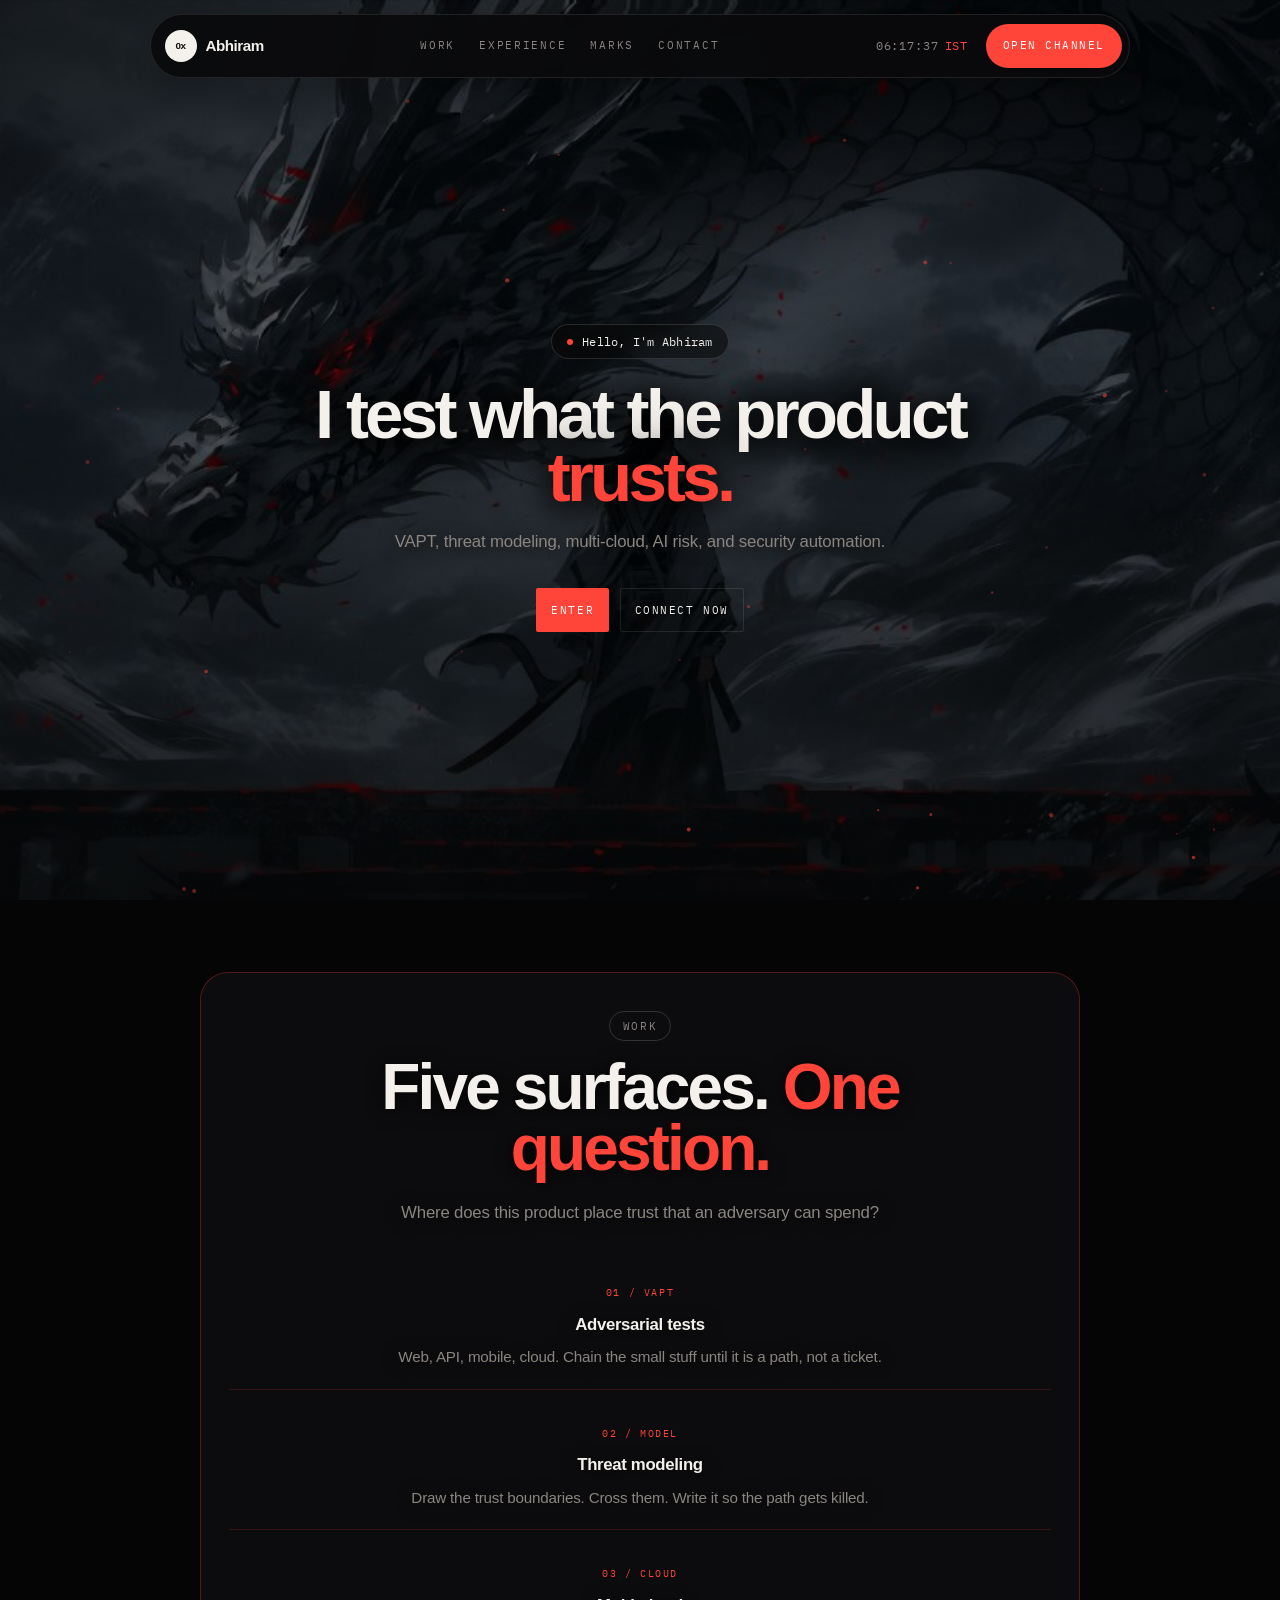
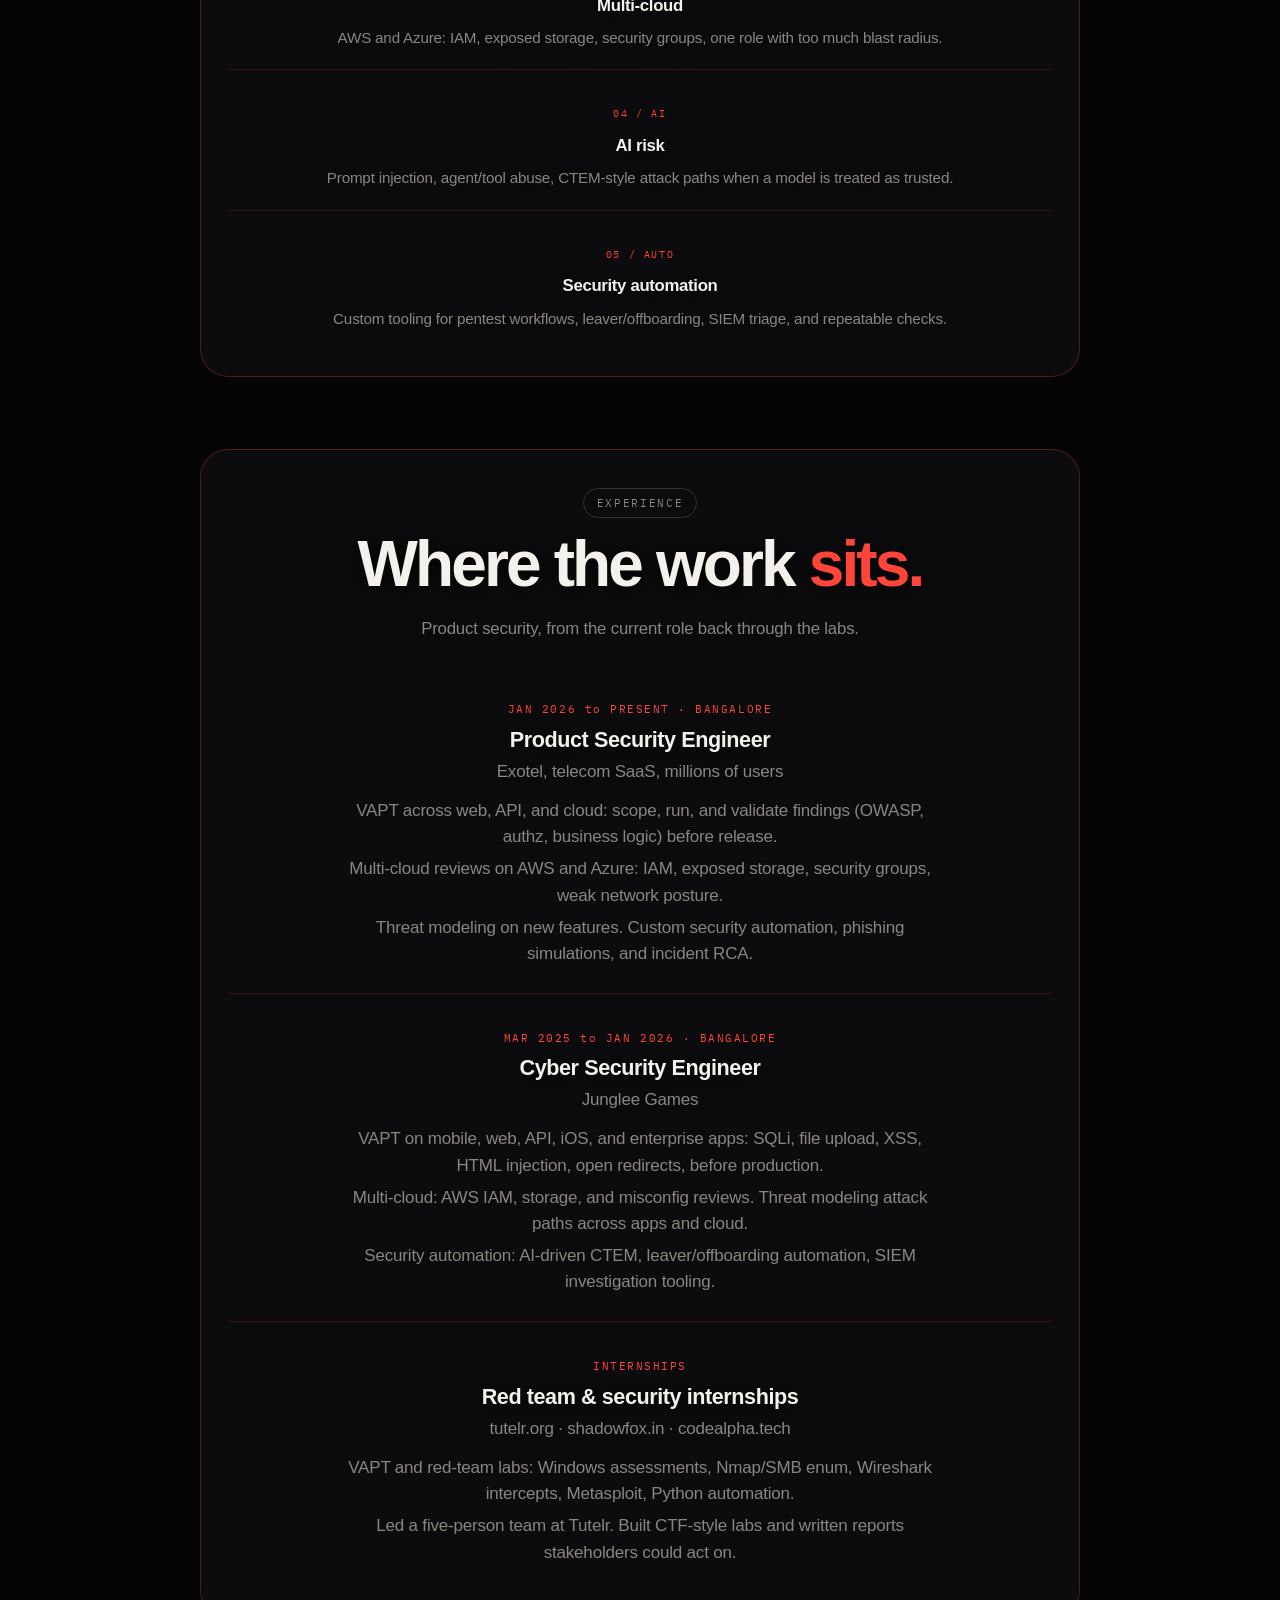
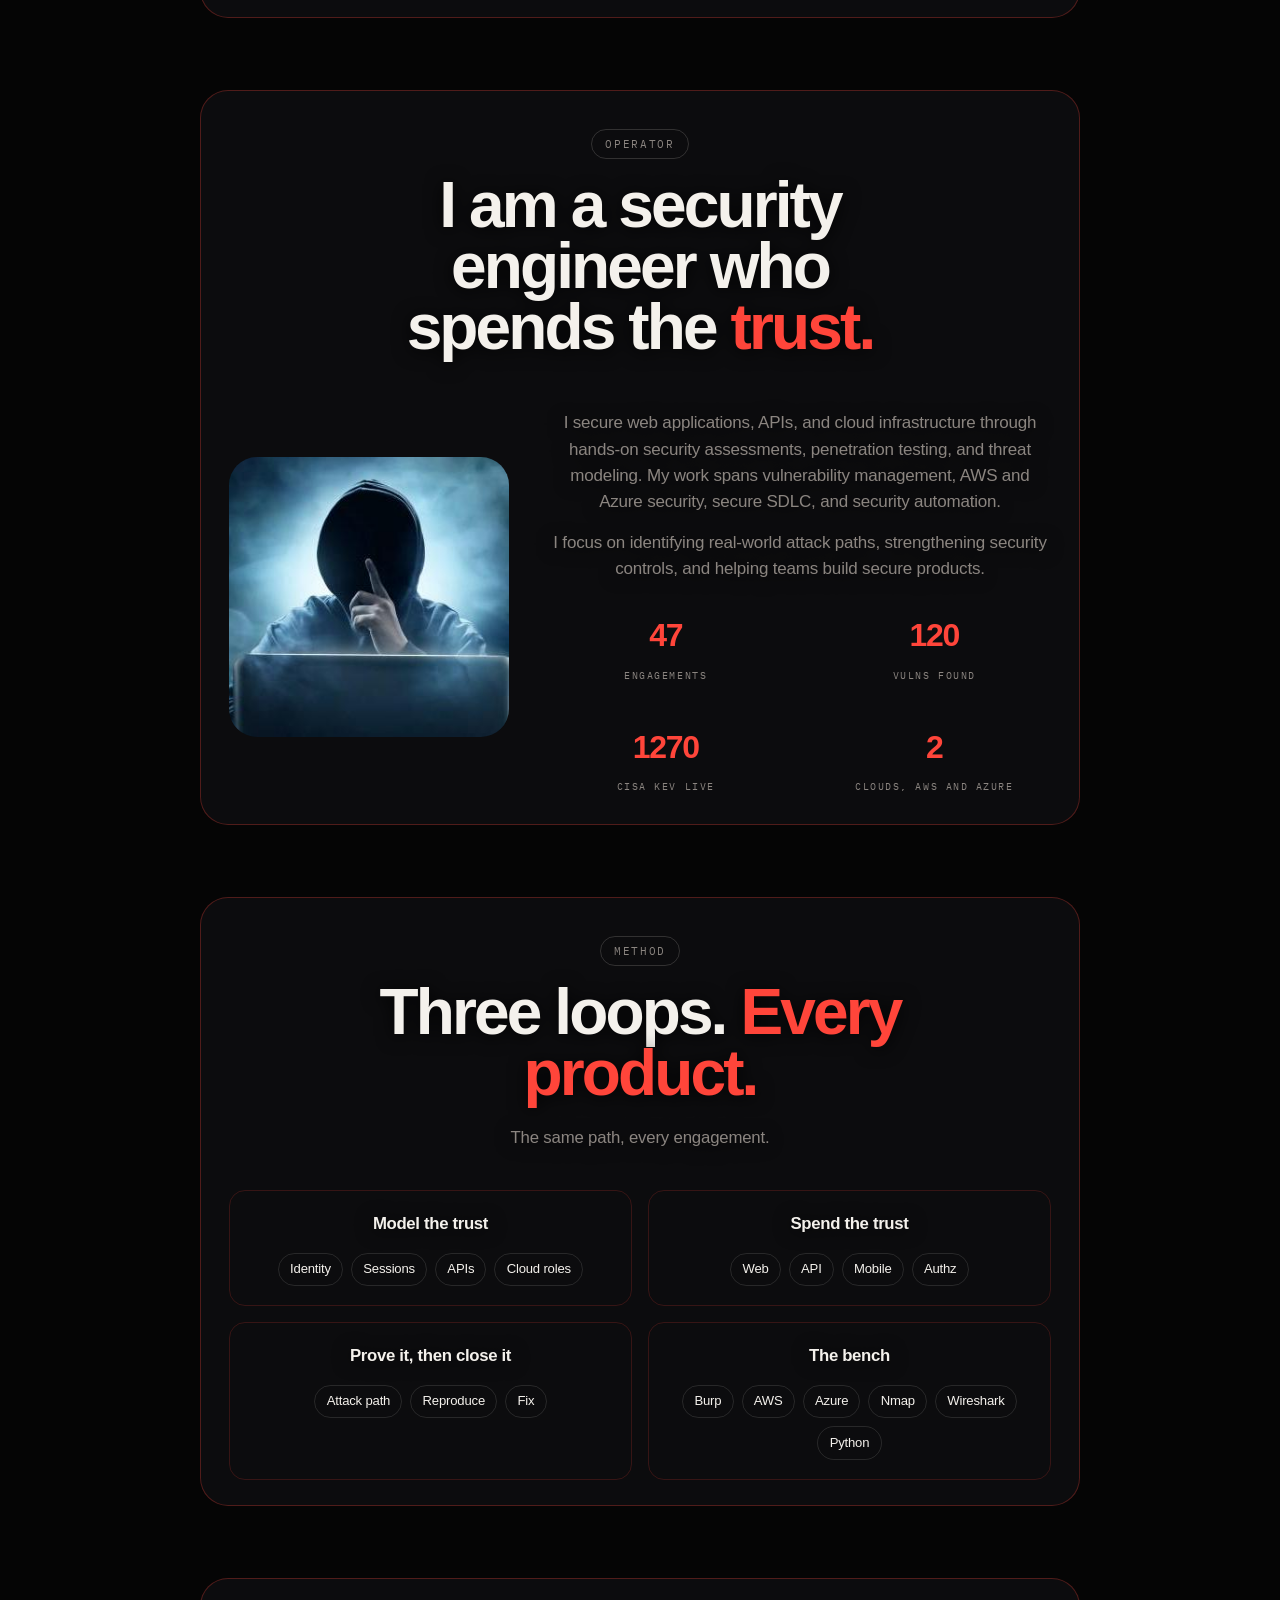
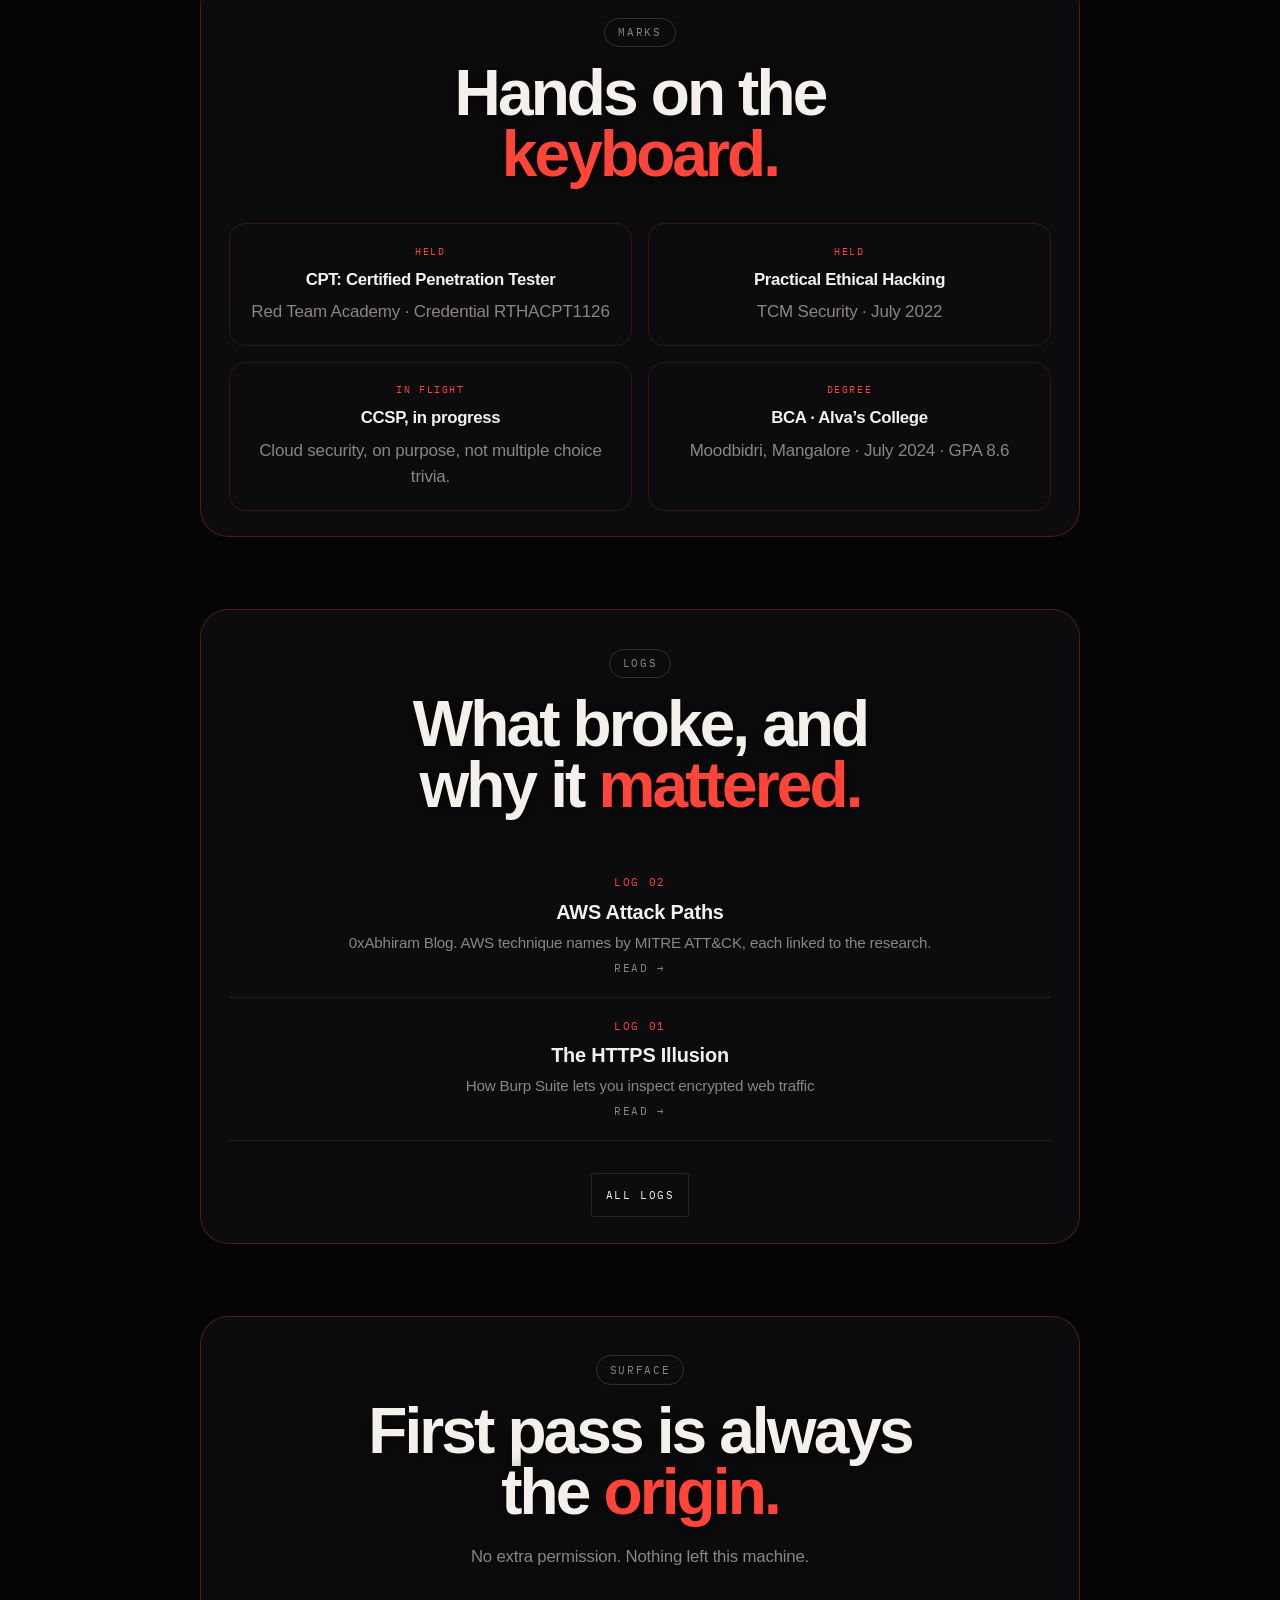
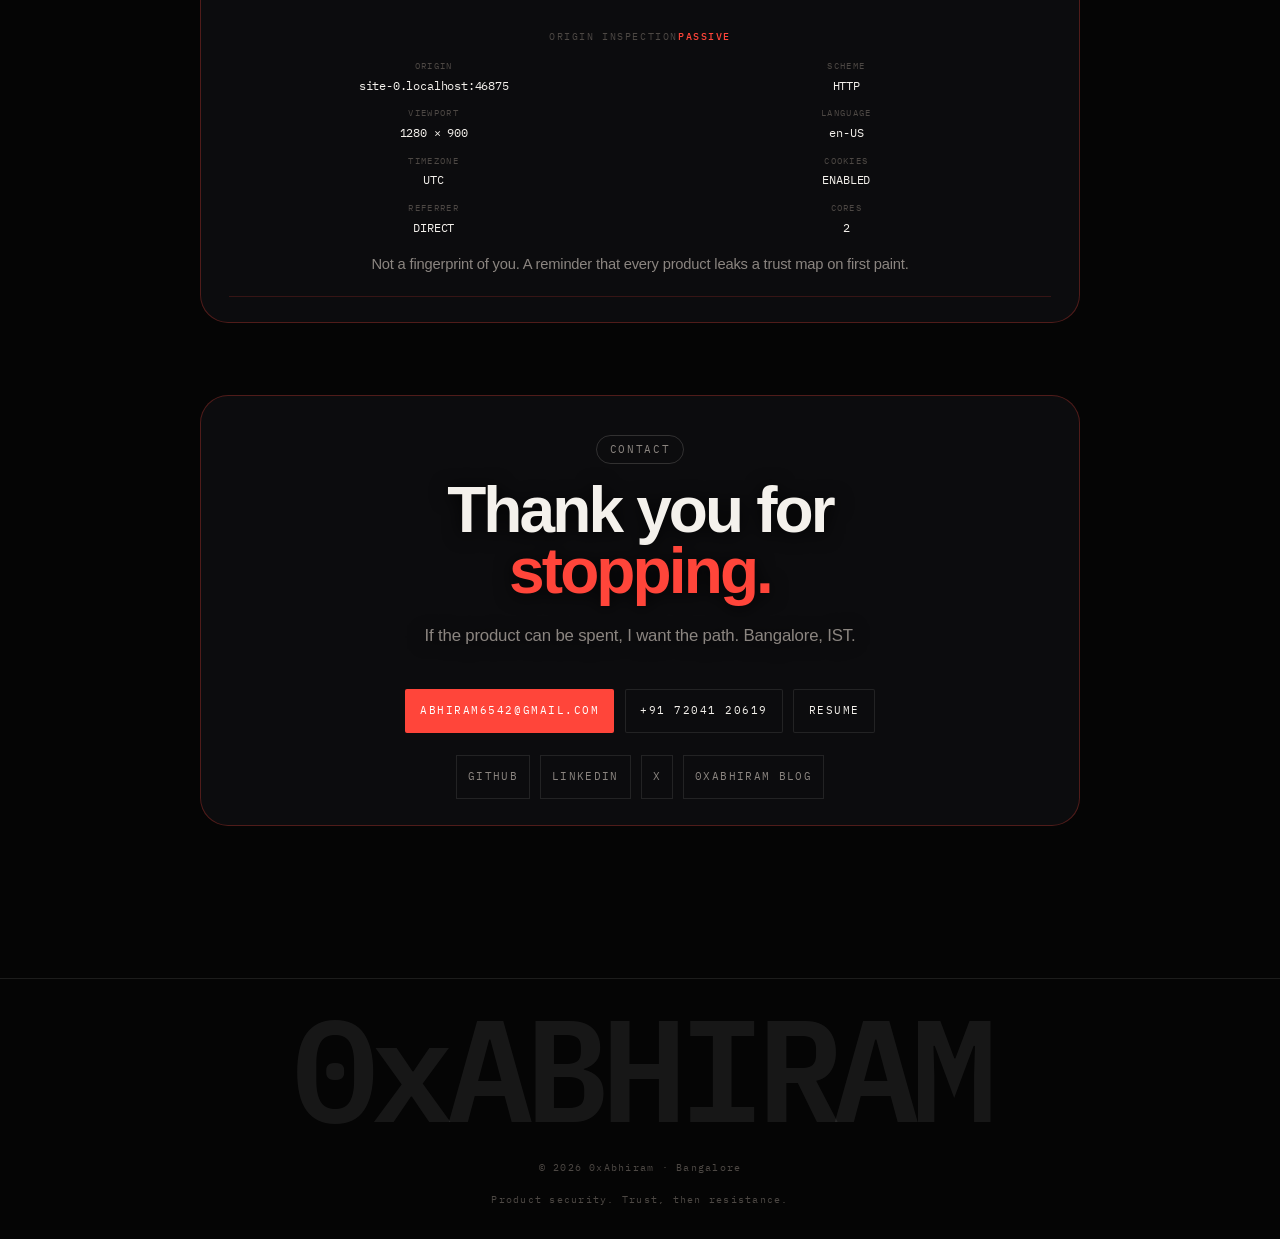
==== index.html @ 2f3e4a84 "Keep the search keywords and ship the dragon page. The title, description, and keyword set stay the " ====
<!DOCTYPE html>
<html lang="en">
<head>
<meta charset="UTF-8">
<meta name="viewport" content="width=device-width, initial-scale=1, viewport-fit=cover, maximum-scale=5">
<meta name="mobile-web-app-capable" content="yes">
<meta name="apple-mobile-web-app-capable" content="yes">
<meta name="apple-mobile-web-app-status-bar-style" content="black-translucent">
<meta name="format-detection" content="telephone=no">
<title>Abhiram SS (0xAbhiram) - Product Security Engineer</title>
<meta name="description" content="Abhiram SS (0xAbhiram) is a Product Security Engineer at Exotel in Bangalore. VAPT, threat modeling, multi-cloud AWS and Azure, AI risk, and security automation. 0xAbhiram Blog covers AWS attack paths, Burp Suite, and HTTPS.">
<meta name="author" content="Abhiram Seetharaghava Sathish">
<meta name="keywords" content="0xAbhiram, 0xabhiram, Abhiram SS, Abhiram Seetharaghava Sathish, 0xAbhiram Blog, 0xabhiram blogs, Product Security Engineer, VAPT, penetration testing, threat modeling, cloud security, multi-cloud, AWS, AWS attack paths, Azure, AI security, security automation, Burp Suite, HTTPS, MITRE ATT&CK, Exotel, Bangalore">
<meta name="robots" content="index, follow, max-image-preview:large, max-snippet:-1, max-video-preview:-1">
<meta name="googlebot" content="index, follow">
<link rel="canonical" href="https://0xabhiram.netlify.app/">
<link rel="author" href="https://0xabhiram.netlify.app/humans.txt">
<link rel="me" href="https://github.com/0xabhiram">
<link rel="me" href="https://www.linkedin.com/in/Abhiramss">
<link rel="me" href="https://x.com/AbhiramSScr7">
<meta name="theme-color" content="#050505">
<meta name="color-scheme" content="dark">

<meta property="og:type" content="profile">
<meta property="og:site_name" content="0xAbhiram">
<meta property="og:title" content="Abhiram SS (0xAbhiram) - Product Security Engineer">
<meta property="og:description" content="Product Security Engineer at Exotel. VAPT, threat modeling, multi-cloud, AI risk, and security automation. Bangalore. 0xAbhiram Blog on AWS attack paths, Burp Suite, and HTTPS.">
<meta property="og:url" content="https://0xabhiram.netlify.app/">
<meta property="og:image" content="https://0xabhiram.netlify.app/og.png">
<meta property="og:image:width" content="1200">
<meta property="og:image:height" content="630">
<meta property="og:image:alt" content="0xAbhiram, Product Security Engineer">
<meta property="og:locale" content="en_US">
<meta property="profile:first_name" content="Abhiram">
<meta property="profile:last_name" content="Sathish">
<meta property="profile:username" content="0xAbhiram">

<meta name="twitter:card" content="summary_large_image">
<meta name="twitter:site" content="@AbhiramSScr7">
<meta name="twitter:creator" content="@AbhiramSScr7">
<meta name="twitter:title" content="Abhiram SS (0xAbhiram) - Product Security Engineer">
<meta name="twitter:description" content="Product Security Engineer at Exotel. VAPT, threat modeling, multi-cloud, AI risk, and security automation. 0xAbhiram Blog.">
<meta name="twitter:image" content="https://0xabhiram.netlify.app/og.png">
<meta name="twitter:image:alt" content="0xAbhiram, Product Security Engineer">

<link rel="icon" href="./favicon.ico" sizes="any">
<link rel="icon" type="image/png" sizes="32x32" href="./favicon-32.png">
<link rel="apple-touch-icon" href="./apple-touch-icon.png">
<link rel="manifest" href="./site.webmanifest">
<link rel="sitemap" type="application/xml" href="./sitemap.xml">

<script type="application/ld+json">
{
  "@context": "https://schema.org",
  "@type": "Person",
  "name": "Abhiram Seetharaghava Sathish",
  "alternateName": ["0xAbhiram", "Abhiram SS", "Abhiram S S"],
  "url": "https://0xabhiram.netlify.app/",
  "image": "https://0xabhiram.netlify.app/og.png",
  "email": "abhiram6542@gmail.com",
  "telephone": "+91-720-4120-619",
  "jobTitle": "Product Security Engineer",
  "description": "Product Security Engineer at Exotel. VAPT, threat modeling, multi-cloud AWS and Azure, AI risk, and security automation.",
  "worksFor": { "@type": "Organization", "name": "Exotel", "url": "https://exotel.com" },
  "address": {
    "@type": "PostalAddress",
    "addressLocality": "Bangalore",
    "addressCountry": "IN"
  },
  "sameAs": [
    "https://github.com/0xabhiram",
    "https://www.linkedin.com/in/Abhiramss",
    "https://x.com/AbhiramSScr7",
    "https://0xabhiram-blogs.vercel.app/",
    "https://0xabhiram-blogs.vercel.app/post-aws-study.html",
    "https://0xabhiram-blogs.vercel.app/post-burp.html",
    "https://x.com/0xabhiram"
  ],
  "knowsAbout": [
    "Vulnerability Assessment and Penetration Testing (VAPT)",
    "Threat Modeling",
    "Cloud Security",
    "Multi-cloud Security",
    "Amazon Web Services",
    "AWS Attack Paths",
    "Microsoft Azure",
    "AI Security",
    "Security Automation",
    "Web Application Security",
    "API Security",
    "Burp Suite",
    "HTTPS",
    "MITRE ATT&CK"
  ]
}
</script>
<script type="application/ld+json">
{
  "@context": "https://schema.org",
  "@type": "WebSite",
  "name": "0xAbhiram",
  "alternateName": ["Abhiram SS", "0xAbhiram Blog", "0xabhiram"],
  "url": "https://0xabhiram.netlify.app/",
  "description": "Abhiram SS (0xAbhiram) - Product Security Engineer at Exotel. VAPT, threat modeling, multi-cloud, AI risk, and security automation. Bangalore, India. 0xAbhiram Blog covers AWS attack paths, Burp Suite, and HTTPS.",
  "publisher": {
    "@type": "Person",
    "name": "Abhiram Seetharaghava Sathish",
    "alternateName": "0xAbhiram"
  }
}
</script>
<script type="application/ld+json">
{
  "@context": "https://schema.org",
  "@type": "ProfilePage",
  "name": "0xAbhiram",
  "url": "https://0xabhiram.netlify.app/",
  "mainEntity": {
    "@type": "Person",
    "name": "Abhiram Seetharaghava Sathish",
    "alternateName": "0xAbhiram"
  }
}
</script>

<link rel="preconnect" href="https://fonts.googleapis.com">
<link rel="preconnect" href="https://fonts.gstatic.com" crossorigin>
<link href="https://fonts.googleapis.com/css2?family=IBM+Plex+Mono:wght@400;500&display=swap" rel="stylesheet">
<link rel="stylesheet" href="./css/site.css?v=54">
<noscript>
  <style>.reveal { opacity: 1 !important; transform: none !important; }</style>
</noscript>
</head>
<body>
<a class="skip" href="#main">Skip to content</a>
<div class="scene" aria-hidden="true"></div>
<canvas id="sideDrops" aria-hidden="true"></canvas>
<canvas id="field" aria-hidden="true"></canvas>
<div class="wash" aria-hidden="true"></div>
<div class="progress" aria-hidden="true"><i id="bar"></i></div>
<div class="cursor" id="cursor" aria-hidden="true"></div>

<div class="page">
  <header class="nav">
    <a class="brand" href="#top"><b>0x</b>Abhiram</a>
    <nav class="links" aria-label="Sections">
      <a href="#mandate">Work</a>
      <a href="#record">Experience</a>
      <a href="#marks">Marks</a>
      <a href="#channel">Contact</a>
    </nav>
    <span class="clock"><span id="clock">--:--:--</span><em>IST</em></span>
    <a class="cta nav-cta" href="#channel">Open channel</a>
  </header>

  <main id="main">
    <section class="hero" id="top">
      <canvas id="heroDrops" aria-hidden="true"></canvas>
      <div class="hero-copy">
        <p class="chip"><span class="pip"></span>Hello, I'm Abhiram</p>
        <h1>I test what the product <span class="acc">trusts.</span></h1>
        <p class="lede">VAPT, threat modeling, multi-cloud, AI risk, and security automation.</p>
        <div class="actions">
          <a class="cta" href="#mandate">Enter</a>
          <a class="cta ghost" href="mailto:abhiram6542@gmail.com">Connect now</a>
        </div>
      </div>
    </section>

    <section id="mandate">
      <div class="sec-head">
        <p class="pill">Work</p>
        <h2>Five surfaces. <span>One question.</span></h2>
        <p class="lede">Where does this product place trust that an adversary can spend?</p>
      </div>
      <div class="work">
        <article class="card"><div class="idx">01 / VAPT</div><h3>Adversarial tests</h3><p>Web, API, mobile, cloud. Chain the small stuff until it is a path, not a ticket.</p></article>
        <article class="card"><div class="idx">02 / MODEL</div><h3>Threat modeling</h3><p>Draw the trust boundaries. Cross them. Write it so the path gets killed.</p></article>
        <article class="card"><div class="idx">03 / CLOUD</div><h3>Multi-cloud</h3><p>AWS and Azure: IAM, exposed storage, security groups, one role with too much blast radius.</p></article>
        <article class="card"><div class="idx">04 / AI</div><h3>AI risk</h3><p>Prompt injection, agent/tool abuse, CTEM-style attack paths when a model is treated as trusted.</p></article>
        <article class="card"><div class="idx">05 / AUTO</div><h3>Security automation</h3><p>Custom tooling for pentest workflows, leaver/offboarding, SIEM triage, and repeatable checks.</p></article>
      </div>
    </section>

    <section id="record">
      <div class="sec-head">
        <p class="pill">Experience</p>
        <h2>Where the work <span>sits.</span></h2>
        <p class="lede">Product security, from the current role back through the labs.</p>
      </div>
      <div class="jobs">
        <article class="job">
          <div class="when">JAN 2026 to PRESENT · BANGALORE</div>
          <h3>Product Security Engineer</h3>
          <p class="org">Exotel, telecom SaaS, millions of users</p>
          <ul>
            <li>VAPT across web, API, and cloud: scope, run, and validate findings (OWASP, authz, business logic) before release.</li>
            <li>Multi-cloud reviews on AWS and Azure: IAM, exposed storage, security groups, weak network posture.</li>
            <li>Threat modeling on new features. Custom security automation, phishing simulations, and incident RCA.</li>
          </ul>
        </article>
        <article class="job">
          <div class="when">MAR 2025 to JAN 2026 · BANGALORE</div>
          <h3>Cyber Security Engineer</h3>
          <p class="org">Junglee Games</p>
          <ul>
            <li>VAPT on mobile, web, API, iOS, and enterprise apps: SQLi, file upload, XSS, HTML injection, open redirects, before production.</li>
            <li>Multi-cloud: AWS IAM, storage, and misconfig reviews. Threat modeling attack paths across apps and cloud.</li>
            <li>Security automation: AI-driven CTEM, leaver/offboarding automation, SIEM investigation tooling.</li>
          </ul>
        </article>
        <article class="job">
          <div class="when">INTERNSHIPS</div>
          <h3>Red team &amp; security internships</h3>
          <p class="org">tutelr.org · shadowfox.in · codealpha.tech</p>
          <ul>
            <li>VAPT and red-team labs: Windows assessments, Nmap/SMB enum, Wireshark intercepts, Metasploit, Python automation.</li>
            <li>Led a five-person team at Tutelr. Built CTF-style labs and written reports stakeholders could act on.</li>
          </ul>
        </article>
      </div>
    </section>

    <section id="operator">
      <div class="sec-head">
        <p class="pill">Operator</p>
        <h2>I am a security engineer who spends the <span>trust.</span></h2>
      </div>
      <div class="about">
        <img src="./portrait.png" alt="Abhiram SS" width="300" height="300">
        <div>
          <p>I secure web applications, APIs, and cloud infrastructure through hands-on security assessments, penetration testing, and threat modeling. My work spans vulnerability management, AWS and Azure security, secure SDLC, and security automation.</p>
          <p>I focus on identifying real-world attack paths, strengthening security controls, and helping teams build secure products.</p>
          <div class="stats">
            <div><b class="stat-n" id="s1" data-t="47">0</b><span class="stat-l">Engagements</span></div>
            <div><b class="stat-n" id="s2" data-t="120">0</b><span class="stat-l">Vulns found</span></div>
            <div><b class="stat-n" id="s3">-</b><span class="stat-l">CISA KEV live</span></div>
            <div><b class="stat-n">2</b><span class="stat-l">Clouds, AWS and Azure</span></div>
          </div>
        </div>
      </div>
    </section>

    <section id="method">
      <div class="sec-head">
        <p class="pill">Method</p>
        <h2>Three loops. <span>Every product.</span></h2>
        <p class="lede">The same path, every engagement.</p>
      </div>
      <div class="tools">
        <article class="card"><h3>Model the trust</h3><div class="pills"><span>Identity</span><span>Sessions</span><span>APIs</span><span>Cloud roles</span></div></article>
        <article class="card"><h3>Spend the trust</h3><div class="pills"><span>Web</span><span>API</span><span>Mobile</span><span>Authz</span></div></article>
        <article class="card"><h3>Prove it, then close it</h3><div class="pills"><span>Attack path</span><span>Reproduce</span><span>Fix</span></div></article>
        <article class="card"><h3>The bench</h3><div class="pills"><span>Burp</span><span>AWS</span><span>Azure</span><span>Nmap</span><span>Wireshark</span><span>Python</span></div></article>
      </div>
    </section>

    <section id="marks">
      <div class="sec-head">
        <p class="pill">Marks</p>
        <h2>Hands on the <span>keyboard.</span></h2>
      </div>
      <div class="marks">
        <article class="mark"><div class="st">HELD</div><h3>CPT: Certified Penetration Tester</h3><p>Red Team Academy · Credential RTHACPT1126</p></article>
        <article class="mark"><div class="st">HELD</div><h3>Practical Ethical Hacking</h3><p>TCM Security · July 2022</p></article>
        <article class="mark"><div class="st">IN FLIGHT</div><h3>CCSP, in progress</h3><p>Cloud security, on purpose, not multiple choice trivia.</p></article>
        <article class="mark"><div class="st">DEGREE</div><h3>BCA · Alva’s College</h3><p>Moodbidri, Mangalore · July 2024 · GPA 8.6</p></article>
      </div>
    </section>

    <section id="logs">
      <div class="sec-head">
        <p class="pill">Logs</p>
        <h2>What broke, and why it <span>mattered.</span></h2>
      </div>
      <div id="logList">
        <a class="log" href="https://0xabhiram-blogs.vercel.app/post-aws-study.html" target="_blank" rel="noopener">
          <div class="lid">LOG 02</div>
          <div><h3>AWS Attack Paths</h3><p>0xAbhiram Blog. AWS technique names by MITRE ATT&CK, each linked to the research.</p></div>
          <div class="go">READ →</div>
        </a>
        <a class="log" href="https://0xabhiram-blogs.vercel.app/post-burp.html" target="_blank" rel="noopener">
          <div class="lid">LOG 01</div>
          <div><h3>The HTTPS Illusion</h3><p>How Burp Suite lets you inspect encrypted web traffic</p></div>
          <div class="go">READ →</div>
        </a>
      </div>
      <div class="actions" style="justify-content:center"><a class="cta ghost" href="https://0xabhiram-blogs.vercel.app/" target="_blank" rel="noopener">All logs</a></div>
    </section>

    <section id="surface">
      <div class="sec-head">
        <p class="pill">Surface</p>
        <h2>First pass is always the <span>origin.</span></h2>
        <p class="lede">No extra permission. Nothing left this machine.</p>
      </div>
      <article class="panel">
        <header><span>Origin inspection</span><b>PASSIVE</b></header>
        <dl class="kv" id="surfaceList"></dl>
        <p class="note">Not a fingerprint of you. A reminder that every product leaks a trust map on first paint.</p>
      </article>
    </section>

    <section id="channel">
      <div class="sec-head">
        <p class="pill">Contact</p>
        <h2>Thank you for <span>stopping.</span></h2>
        <p class="lede">If the product can be spent, I want the path. Bangalore, IST.</p>
      </div>
      <div class="actions" style="justify-content:center">
        <a class="cta" href="mailto:abhiram6542@gmail.com">abhiram6542@gmail.com</a>
        <a class="cta ghost" href="tel:+917204120619">+91 72041 20619</a>
        <a class="cta ghost" href="./resume/Abhiram_SS-CV.pdf" target="_blank" rel="noopener">Resume</a>
      </div>
      <div class="socials">
        <a class="soc" href="https://github.com/0xabhiram" target="_blank" rel="me noopener">GitHub</a>
        <a class="soc" href="https://www.linkedin.com/in/Abhiramss" target="_blank" rel="me noopener">LinkedIn</a>
        <a class="soc" href="https://x.com/AbhiramSScr7" target="_blank" rel="me noopener">X</a>
        <a class="soc" href="https://0xabhiram-blogs.vercel.app/" target="_blank" rel="me noopener">0xAbhiram Blog</a>
      </div>
    </section>
  </main>

  <footer class="foot">
    <p class="giant">0xABHIRAM</p>
    <span>© 2026 0xAbhiram · Bangalore</span>
    <span>Product security. Trust, then resistance.</span>
  </footer>
</div>
<script src="./js/site.js?v=33"></script>
<script src="./js/motion.js?v=55"></script>
</body>
</html>
---- css/site.css ----
:root {
  --bg: #050505;
  --fg: #f4f1ec;
  --muted: #8b8580;
  --faint: #4d4844;
  --line: rgba(244, 241, 236, 0.1);
  --accent: #ff453a;
  --ui: -apple-system, BlinkMacSystemFont, "SF Pro Display", "Segoe UI", Roboto, Helvetica, Arial, sans-serif;
  --mono: "IBM Plex Mono", ui-monospace, Menlo, monospace;
  --nav-h: 4.25rem;
  --pad: clamp(1.25rem, 4.2vw, 4.75rem);
  --max: 1120px;
  --ease: cubic-bezier(.22, 1, .36, 1);
}

*, *::before, *::after { box-sizing: border-box; margin: 0; padding: 0; }
html {
  scroll-behavior: smooth;
  scroll-padding-top: calc(var(--nav-h) + 2rem);
  scrollbar-width: none;
  background: var(--bg);
  color: var(--fg);
}
html::-webkit-scrollbar { display: none; }
html, body { width: 100%; max-width: 100%; overflow-x: hidden; }
body {
  font-family: var(--ui);
  font-size: 17px;
  line-height: 1.55;
  letter-spacing: -0.011em;
  min-height: 100dvh;
  overflow-x: clip;
  background: var(--bg);
  -webkit-tap-highlight-color: transparent;
  text-size-adjust: 100%;
  -webkit-text-size-adjust: 100%;
}
a { color: inherit; text-decoration: none; }
button { font: inherit; color: inherit; background: none; border: 0; cursor: pointer; }
ul { list-style: none; }
img, svg, canvas { display: block; max-width: 100%; }

.skip { position: absolute; left: -999px; }
.skip:focus {
  left: 1rem; top: 1rem; z-index: 80;
  background: var(--accent); color: #fff; padding: .5rem .8rem;
}

#field {
  position: fixed; inset: 0; z-index: 0; pointer-events: none;
  max-width: none;
  width: 100%;
  height: 100%;
}
.wash {
  position: fixed; inset: 0; z-index: 1; pointer-events: none;
  background: linear-gradient(180deg, rgba(5,5,5,.42) 0%, rgba(5,5,5,.22) 42%, rgba(5,5,5,.4) 100%);
}

.progress {
  position: fixed; top: 0; left: 0; right: 0; height: 1px; z-index: 70;
}
.progress i { display: block; height: 100%; width: 0; background: var(--accent); }

.page { position: relative; z-index: 2; width: 100%; max-width: 100%; overflow-x: hidden; }

.nav {
  position: sticky; top: 0; z-index: 60;
  display: flex; align-items: center; justify-content: space-between;
  padding: 0 var(--pad);
  padding-top: env(safe-area-inset-top);
  height: calc(var(--nav-h) + env(safe-area-inset-top));
  border-bottom: 1px solid var(--line);
  background: rgba(5,5,5,.72);
  backdrop-filter: blur(18px);
  -webkit-backdrop-filter: blur(18px);
}
.brand {
  font-weight: 590; letter-spacing: -.03em; font-size: .95rem;
}
.brand b { color: var(--accent); font-weight: 650; }
.links { display: flex; gap: 1.5rem; flex: 1; justify-content: center; }
.links a, .clock, .cta, .idx, .kicker, .stat-l, .lid, .st, .soc, .foot {
  font-family: var(--mono);
}
.links a {
  font-size: .68rem; letter-spacing: .16em; text-transform: uppercase; color: var(--muted);
}
.links a:hover { color: var(--fg); }
.brand, .nav-cta, .clock { flex-shrink: 0; }
.nav-cta { margin-left: 1.1rem; }
.clock { font-size: .72rem; color: var(--muted); letter-spacing: .08em; }
.clock em { color: var(--accent); font-style: normal; margin-left: .35rem; }
.cta {
  display: inline-flex; align-items: center; justify-content: center;
  font-size: .68rem; letter-spacing: .14em; text-transform: uppercase;
  background: var(--accent); color: #fff; padding: .62rem .95rem;
  min-height: 44px;
  border-radius: 2px;
  transition: transform .2s var(--ease), box-shadow .2s;
}
.cta:hover { transform: translateY(-1px); box-shadow: 0 10px 30px rgba(255,69,58,.28); }
.cta:active { transform: scale(0.98); }
.cta.ghost {
  background: transparent; color: var(--fg);
  box-shadow: inset 0 0 0 1px var(--line);
}
.cta.ghost:hover { box-shadow: inset 0 0 0 1px var(--accent); color: var(--accent); }

main { padding: 0 var(--pad) 6rem; max-width: min(100%, calc(var(--max) + 9rem)); width: 100%; }

.hero {
  min-height: calc(100dvh - var(--nav-h));
  display: grid; align-content: center;
  padding: 4.5rem 0 5rem;
  max-width: 42rem;
}
.meta {
  display: flex; flex-wrap: wrap; gap: .5rem .9rem; align-items: center;
  font-family: var(--mono); font-size: .68rem; letter-spacing: .14em;
  text-transform: uppercase; color: var(--muted); margin-bottom: 1.4rem;
  max-width: 100%; overflow-wrap: anywhere;
}
.meta > span:not(.pip)::before { content: "·"; margin-right: .9rem; color: var(--faint); }
.meta > span:nth-child(2)::before { content: none; margin: 0; }
.pip {
  width: 6px; height: 6px; border-radius: 50%; background: var(--accent);
  box-shadow: 0 0 0 0 rgba(255,69,58,.5);
  animation: pip 1.8s ease-in-out infinite;
}
@keyframes pip { 50% { box-shadow: 0 0 0 8px rgba(255,69,58,0); } }
h1 {
  font-size: clamp(2.35rem, 11vw, 7.4rem);
  font-weight: 560;
  letter-spacing: -.055em;
  line-height: .9;
  text-shadow: 0 0 28px #050505, 0 0 60px #050505, 0 10px 40px #050505;
  overflow-wrap: anywhere;
}
h1 .acc, .stage-title .acc { color: var(--accent); }
h2 {
  font-size: clamp(2.3rem, 5vw, 4.2rem);
  font-weight: 560;
  letter-spacing: -.045em;
  line-height: .95;
  max-width: 14ch;
}
.lede {
  margin-top: 1.35rem; color: var(--muted); max-width: min(34rem, 100%);
  font-size: 1.05rem; line-height: 1.6;
  overflow-wrap: anywhere;
}
.actions { display: flex; flex-wrap: wrap; gap: .65rem; margin-top: 2rem; }
.stats {
  display: grid; grid-template-columns: repeat(3, minmax(0, 1fr)); gap: 2.2rem;
  margin-top: 3.4rem;
  max-width: 100%;
}
.stats > div { min-width: 0; }
.stat-n {
  display: block; font-size: 2rem; font-weight: 560; letter-spacing: -.04em; color: var(--accent);
}
.stat-l {
  font-size: .6rem; letter-spacing: .16em; text-transform: uppercase; color: var(--muted);
  white-space: normal;
}

.kicker {
  font-size: .7rem; letter-spacing: .18em; text-transform: uppercase;
  color: var(--accent); margin-bottom: 1rem;
}
section { padding: 7rem 0 1rem; border-top: 1px solid var(--line); }

.split { display: grid; grid-template-columns: .9fr 1.1fr; gap: 3.2rem; align-items: start; }
.panel {
  position: relative;
  z-index: 3;
  background: #0c0c0c;
  border: 1px solid var(--line);
  padding: 1.15rem 1.2rem;
}
.panel header {
  display: flex; justify-content: space-between;
  font-family: var(--mono); font-size: .62rem; letter-spacing: .16em;
  text-transform: uppercase; color: var(--faint); margin-bottom: .9rem;
}
.panel header b { color: var(--accent); font-weight: 500; }
.kv { display: grid; grid-template-columns: 1fr 1fr; gap: .7rem 1rem; }
.kv div dt {
  font-family: var(--mono); font-size: .58rem; letter-spacing: .14em;
  text-transform: uppercase; color: var(--faint);
}
.kv div dd { font-family: var(--mono); font-size: .78rem; margin-top: .15rem; word-break: break-all; }
.note { margin-top: 1rem; color: var(--muted); font-size: .92rem; }

.grid5 { display: grid; grid-template-columns: repeat(5, 1fr); gap: .85rem; margin-top: 2.3rem; }
.card {
  border: 1px solid var(--line); padding: 1.15rem 1.1rem 1.25rem;
  min-height: 100%;
  transition: border-color .2s;
}
.card:hover, .card:active { border-color: rgba(255,69,58,.45); }
.idx { font-size: .62rem; color: var(--accent); letter-spacing: .16em; margin-bottom: .7rem; }
.card h3, .job h3, .mark h3 { font-size: 1.05rem; font-weight: 590; letter-spacing: -.02em; }
.card p { color: var(--muted); margin-top: .45rem; font-size: .95rem; }

.loop { display: grid; grid-template-columns: 5.5rem 1fr; gap: 1.2rem; padding: 1.5rem 0; border-bottom: 1px solid var(--line); }
.loop:last-child { border-bottom: 0; }
.loop .n { font-size: 2rem; font-weight: 560; color: var(--accent); letter-spacing: -.04em; }
.loop p { color: var(--muted); max-width: 40rem; margin-top: .35rem; }

.log {
  display: grid; grid-template-columns: 6.5rem 1fr auto; gap: 1.1rem; align-items: center;
  padding: 1.25rem 0; border-bottom: 1px solid var(--line);
}
.log:hover h3, .log:active h3 { color: var(--accent); }
.lid { font-size: .68rem; letter-spacing: .16em; color: var(--accent); }
.log p { color: var(--muted); font-size: .95rem; margin-top: .2rem; }
.go { font-family: var(--mono); font-size: .68rem; letter-spacing: .14em; color: var(--muted); }

.job { padding: 1.5rem 0; border-bottom: 1px solid var(--line); }
.when { font-family: var(--mono); font-size: .68rem; letter-spacing: .14em; color: var(--accent); }
.job h3 { margin: .3rem 0 .15rem; font-size: 1.35rem; }
.org { color: var(--muted); }
.job li { color: var(--muted); padding-left: .9rem; position: relative; margin: .35rem 0; }
.job li::before { content: ""; width: 5px; height: 1px; background: var(--accent); position: absolute; left: 0; top: .7em; }

.marks { display: grid; grid-template-columns: 1fr 1fr; gap: 1rem; margin-top: 2rem; }
.mark { border: 1px solid var(--line); padding: 1.25rem; }
.st { font-size: .62rem; letter-spacing: .16em; text-transform: uppercase; color: var(--accent); margin-bottom: .5rem; }
.mark p { color: var(--muted); margin-top: .4rem; }

.prose { color: var(--muted); max-width: 38rem; margin-top: 1.3rem; }
.prose p + p { margin-top: 1rem; }
.quote {
  margin-top: 1.5rem; color: var(--fg); font-size: 1.35rem;
  border-left: 1px solid var(--accent); padding-left: 1rem; max-width: 28rem;
  letter-spacing: -.02em;
}

.socials { display: flex; flex-wrap: wrap; gap: .5rem; margin-top: 1.5rem; }
.soc {
  font-size: .7rem; letter-spacing: .12em; text-transform: uppercase;
  color: var(--muted); border: 1px solid var(--line); padding: .48rem .7rem;
}
.soc { min-height: 44px; display: inline-flex; align-items: center; }
.soc:hover, .soc:active { color: var(--fg); border-color: var(--accent); }

.foot {
  display: flex; justify-content: space-between; gap: 1rem; flex-wrap: wrap;
  padding: 1.6rem var(--pad) calc(2rem + env(safe-area-inset-bottom));
  border-top: 1px solid var(--line);
  color: var(--faint); font-size: .65rem; letter-spacing: .12em;
}

.reveal { opacity: 1; transform: none; }
.reveal.in { animation: up .75s var(--ease) forwards; }
@keyframes up { to { opacity: 1; transform: none; } }

@media (max-width: 1100px) {
  .grid5 { grid-template-columns: repeat(3, 1fr); }
}
@media (max-width: 980px) {
  .nav {
    display: grid;
    grid-template-columns: minmax(0, 1fr) max-content;
    grid-template-areas:
      "brand cta"
      "links links";
    align-items: center;
    height: auto;
    width: 100%;
    max-width: 100%;
    min-height: calc(var(--nav-h) + env(safe-area-inset-top));
    padding: calc(0.65rem + env(safe-area-inset-top)) var(--pad) 0.55rem;
    gap: 0.45rem 0.75rem;
    overflow: hidden;
  }
  .brand { grid-area: brand; min-width: 0; }
  .nav-cta {
    grid-area: cta;
    margin-left: 0;
    min-height: 40px;
    padding: 0.45rem 0.7rem;
    white-space: nowrap;
    justify-self: end;
    flex-shrink: 0;
  }
  .clock {
    grid-area: clock;
    margin-left: 0;
    justify-self: end;
    align-self: center;
  }
  .links {
    display: flex;
    grid-area: links;
    flex: 0 1 auto;
    gap: 0.95rem;
    overflow-x: auto;
    -webkit-overflow-scrolling: touch;
    scrollbar-width: none;
    padding-bottom: 0.2rem;
    min-width: 0 !important;
    max-width: 100%;
    margin-right: 0;
  }
  .links::-webkit-scrollbar { display: none; }
  .links a { flex: 0 0 auto; white-space: nowrap; }
  .split, .marks { grid-template-columns: 1fr; }
  .grid5 { grid-template-columns: 1fr 1fr; }
  .log { grid-template-columns: 6.5rem 1fr auto; }
  .hero { max-width: 100%; min-height: calc(100svh - 6.25rem); padding: 2.6rem 0 3rem; }
  section { padding: 4.5rem 0 0.5rem; }
  main { padding-bottom: 4rem; }
  .stats { gap: 1.2rem; }
}
@media (max-width: 720px) {
  body { font-size: 16px; }
  .nav .clock { display: none; }
  .cta { padding: .58rem .78rem; letter-spacing: .12em; }
  .grid5 { grid-template-columns: 1fr; }
  .log { grid-template-columns: 1fr auto; }
  .loop { grid-template-columns: 3.2rem 1fr; gap: 0.8rem; }
  .kv { grid-template-columns: 1fr 1fr; gap: 0.65rem 0.75rem; }
  h2 { max-width: none; }
  .lede { font-size: 1rem; }
  .stats { grid-template-columns: repeat(3, minmax(0, 1fr)); gap: 0.8rem; margin-top: 2.4rem; }
  .stat-n { font-size: 1.55rem; }
  .stat-l { font-size: .52rem; letter-spacing: .08em; }
  .when { letter-spacing: .08em; }
  .job h3 { font-size: 1.18rem; }
  .panel { padding: 1rem; }
  .actions { gap: .5rem; }
}
@media (max-width: 420px) {
  .nav-cta { padding: 0.42rem 0.58rem; letter-spacing: 0.1em; }
  .kv { grid-template-columns: 1fr; }
  .log { grid-template-columns: 1fr; }
  .foot { font-size: .58rem; }
}
@media (hover: none) {
  .cta:hover { transform: none; box-shadow: none; }
}
@media (prefers-reduced-motion: reduce) {
  * { animation: none !important; transition: none !important; }
  .reveal, .lift, .piece { opacity: 1; filter: none; transform: none; }
  .stage { height: auto; }
  .stage-pin { position: relative; height: auto; display: block; }
  .stage-a, .stage-b { opacity: 1; transform: none; }
  #warp, .cursor { display: none; }
}

/* Cinematic motion, adapted from the referenced portfolio. */
.nav {
  position: fixed;
  top: .85rem;
  left: 50%;
  transform: translateX(-50%);
  width: min(980px, calc(100% - 1.5rem));
  height: 64px;
  padding: 0 .45rem 0 .85rem;
  border: 1px solid rgba(244,241,236,.1);
  border-radius: 999px;
  background: rgba(10,10,12,.94);
  box-shadow: 0 16px 50px rgba(0,0,0,.35);
}
.brand { display: inline-flex; align-items: center; gap: .55rem; }
.brand b {
  width: 32px; height: 32px; border-radius: 50%;
  display: grid; place-items: center;
  background: #f4f1ec; color: #111; font-size: .62rem;
}
.nav-cta { border-radius: 999px; padding-inline: 1.05rem; }
main {
  max-width: none;
  width: 100%;
  margin: 0;
  padding: 0 0 5rem;
}
section:not(.hero) {
  width: min(1040px, calc(100% - 2 * var(--pad)));
  margin-inline: auto;
  border-top: 0;
}
.scene { display: none; }
#sideDrops {
  position: fixed;
  inset: 0;
  z-index: 1;
  width: 100%;
  height: 100%;
  pointer-events: none;
}
#heroDrops {
  position: absolute;
  inset: 0;
  z-index: 1;
  width: 100%;
  height: 100%;
  pointer-events: none;
}
body { background: #050505; }
#field, .wash, .cursor { display: none; }
.hero {
  position: relative;
  max-width: none;
  width: 100%;
  min-height: 100dvh;
  margin: 0;
  padding: 6.5rem 1.25rem 3rem;
  display: flex;
  align-items: center;
  justify-content: center;
  text-align: center;
  border-top: 0;
}
.hero {
  background:
    linear-gradient(180deg, rgba(5,5,5,.28) 0%, rgba(5,5,5,.08) 42%, rgba(5,5,5,.55) 100%),
    url('../hero.jpg') center 58% / cover no-repeat;
}
.hero::before { content: none; }
.hero-copy {
  position: relative; z-index: 2;
  width: min(44rem, 100%);
  display: flex; flex-direction: column; align-items: center;
}
.hero h1 {
  width: auto;
  max-width: 11em;
  overflow-wrap: normal;
  font-size: clamp(2.4rem, 5.4vw, 4.4rem);
  text-align: center;
}
.hero .lede, .hero .actions { width: min(36rem, 100vw - 2.5rem); }
.chip {
  display: inline-flex; align-items: center; gap: .55rem;
  border: 1px solid rgba(244,241,236,.14);
  background: rgba(8,8,8,.55);
  backdrop-filter: blur(10px);
  border-radius: 999px;
  padding: .45rem .95rem;
  margin-bottom: 1.5rem;
  font-family: var(--mono); font-size: .78rem; letter-spacing: .02em;
}
.stage h1, .stage-title {
  width: min(16ch, 100%);
  max-width: 16ch;
  margin-inline: auto;
  font-size: clamp(2.6rem, 6.4vw, 5.4rem);
  text-align: center;
  text-shadow: 0 10px 40px rgba(0,0,0,.55);
}
.meta-line {
  margin-top: 1.6rem;
  font-family: var(--mono);
  font-size: .68rem;
  letter-spacing: .18em;
  text-transform: uppercase;
  color: var(--muted);
}
.stage .lede { margin-inline: auto; color: rgba(244,241,236,.88); text-shadow: 0 2px 16px #070014; }
.stage .actions { justify-content: center; }
.stage .stats { width: min(36rem, 100%); }
.scrollcue {
  margin-top: 2.2rem;
  font-family: var(--mono); font-size: .68rem;
  letter-spacing: .22em; text-transform: uppercase; color: rgba(244,241,236,.72);
  animation: cue 1.6s ease-in-out infinite;
}
@keyframes cue { 50% { opacity: .35; transform: translateY(4px); } }
html.motion .hero-copy > * { animation: arrive .85s var(--ease) both; }
html.motion .hero-copy > :nth-child(1) { animation-delay: .2s; }
html.motion .hero-copy > :nth-child(2) { animation-delay: .38s; }
html.motion .hero-copy > :nth-child(3) { animation-delay: .56s; }
html.motion .hero-copy > :nth-child(4) { animation-delay: .72s; }
@keyframes arrive {
  from { opacity: 0; filter: blur(8px); }
  to { opacity: 1; filter: blur(0); }
}
html.motion .hero h1 .acc { animation: ember 3.2s ease-in-out 1.2s infinite; }
@keyframes ember {
  0%, 100% { text-shadow: 0 0 0 rgba(255, 69, 58, 0); }
  50% { text-shadow: 0 0 18px rgba(255, 69, 58, .55); }
}
html.motion .lift .piece {
  opacity: 0;
  transform: translateY(16px);
  filter: blur(6px);
}
html.motion .lift.in .piece {
  opacity: 1;
  transform: none;
  filter: blur(0);
  transition: opacity .6s var(--ease), transform .6s var(--ease), filter .6s var(--ease);
}
section:not(.hero) {
  width: min(880px, calc(100% - 2.5rem));
  margin: 4.5rem auto;
  padding: 2.4rem 1.75rem 1.6rem;
  text-align: center;
  scroll-margin-top: 6.5rem;
  background: #0c0c0e;
  border: 1px solid rgba(255, 69, 58, .28);
  border-radius: 28px;
  backdrop-filter: none;
  box-shadow: none;
}
.cursor {
  display: none;
  position: fixed; top: 0; left: 0; z-index: 80;
  width: 18px; height: 18px; margin: -9px 0 0 -9px;
  border: 1.5px solid rgba(244,241,236,.85);
  border-radius: 50%;
  pointer-events: none;
  mix-blend-mode: difference;
  transition: width .2s var(--ease), height .2s var(--ease), margin .2s var(--ease);
}
html.cursor-on, html.cursor-on * { cursor: none; }
html.cursor-on .cursor { display: block; }
html.cursor-on .cursor.on {
  width: 44px; height: 44px; margin: -22px 0 0 -22px;
  background: rgba(255,69,58,.18);
}
@media (max-width: 1100px) {
  .nav .clock { display: none; }
  .links { gap: .75rem; }
  .links a { letter-spacing: .08em; font-size: .58rem; }
}
.sec-head { text-align: center; margin-bottom: 2.4rem; }
h2, .lede, .card h3, .card p, .job h3, .job .org, .about p {
  text-shadow: 0 2px 18px rgba(0,0,0,.9);
}
.sec-head h2, .about h2 { max-width: 16ch; margin-inline: auto; }
.sec-head h2 span, .about h2 span, h1 .acc { color: var(--accent); }
.pill {
  display: inline-flex; align-items: center;
  border: 1px solid rgba(244,241,236,.16);
  border-radius: 999px;
  padding: .35rem .8rem;
  margin-bottom: 1rem;
  font-family: var(--mono); font-size: .66rem;
  letter-spacing: .16em; text-transform: uppercase; color: var(--muted);
}
.sec-head .lede { margin-inline: auto; }
.work, .jobs, .tools, .marks { display: grid; gap: 1rem; }
.work { grid-template-columns: 1fr; }
.tools, .marks { grid-template-columns: 1fr 1fr; }
.card, .job, .mark, .panel, .log {
  border-radius: 0;
  background: transparent;
  border: 0;
  border-bottom: 1px solid rgba(255, 69, 58, .18);
  backdrop-filter: none;
  -webkit-backdrop-filter: none;
  box-shadow: none;
  padding: 1.25rem .4rem;
  text-align: center;
}
.work .card:last-child,
.jobs .job:last-child { border-bottom: 0; }
.tools .card, .marks .mark {
  border: 1px solid rgba(255, 69, 58, .18);
  border-radius: 16px;
  padding: 1.2rem 1rem;
}
.panel header, .kv, .kv div { text-align: center; justify-content: center; }
.job ul, .job li, .log, .panel, .kv, .note, .lede, h2, .card p, .about p, .mark p {
  text-align: center;
}
.lede, h2, .prose, .note { margin-inline: auto; }
.job ul { max-width: 38rem; margin: .8rem auto 0; }
.job li { padding-left: 0; }
.job li::before { display: none; }
.log {
  display: flex;
  flex-direction: column;
  align-items: center;
  gap: .35rem;
  background: transparent;
  border-radius: 0;
}
.pills { display: flex; flex-wrap: wrap; justify-content: center; gap: .5rem; margin-top: 1rem; }
.pills span {
  border: 1px solid rgba(244,241,236,.12);
  border-radius: 999px;
  padding: .35rem .7rem;
  font-size: .82rem;
  color: var(--fg);
}
.about {
  display: grid;
  grid-template-columns: minmax(180px, 280px) 1fr;
  gap: 2.5rem;
  align-items: center;
}
.about img {
  width: 100%;
  height: auto;
  border-radius: 28px;
  object-fit: cover;
}
.about p { color: var(--muted); margin-top: .9rem; }
.about .stats { margin-top: 1.8rem; grid-template-columns: 1fr 1fr; }
.socials, .actions { justify-content: center; }
.socials { display: flex; flex-wrap: wrap; gap: .6rem; margin-top: 1.4rem; }
.giant {
  font-size: clamp(3.4rem, 13vw, 9rem);
  font-weight: 600;
  letter-spacing: -.06em;
  line-height: .85;
  text-align: center;
  color: rgba(244,241,236,.08);
  margin-bottom: 1rem;
}
.foot {
  display: flex;
  flex-direction: column;
  align-items: center;
  text-align: center;
}
@media (max-width: 800px) {
  .tools, .marks, .about { grid-template-columns: 1fr; }
  .about img { max-width: 240px; margin-inline: auto; }
}
@media (prefers-reduced-motion: reduce) {
  .piece { opacity: 1; filter: none; transform: none; }
  .hero h1 .acc { animation: none; }
  .scrollcue { animation: none; }
  html.cursor-on, html.cursor-on * { cursor: auto; }
  .hero.stage { height: auto; }
  .hero.stage .stage-pin { position: relative; height: auto; display: block; }
  .stage-a, .stage-b { position: relative; height: auto; min-height: 70dvh; opacity: 1; transform: none; pointer-events: auto; }
}
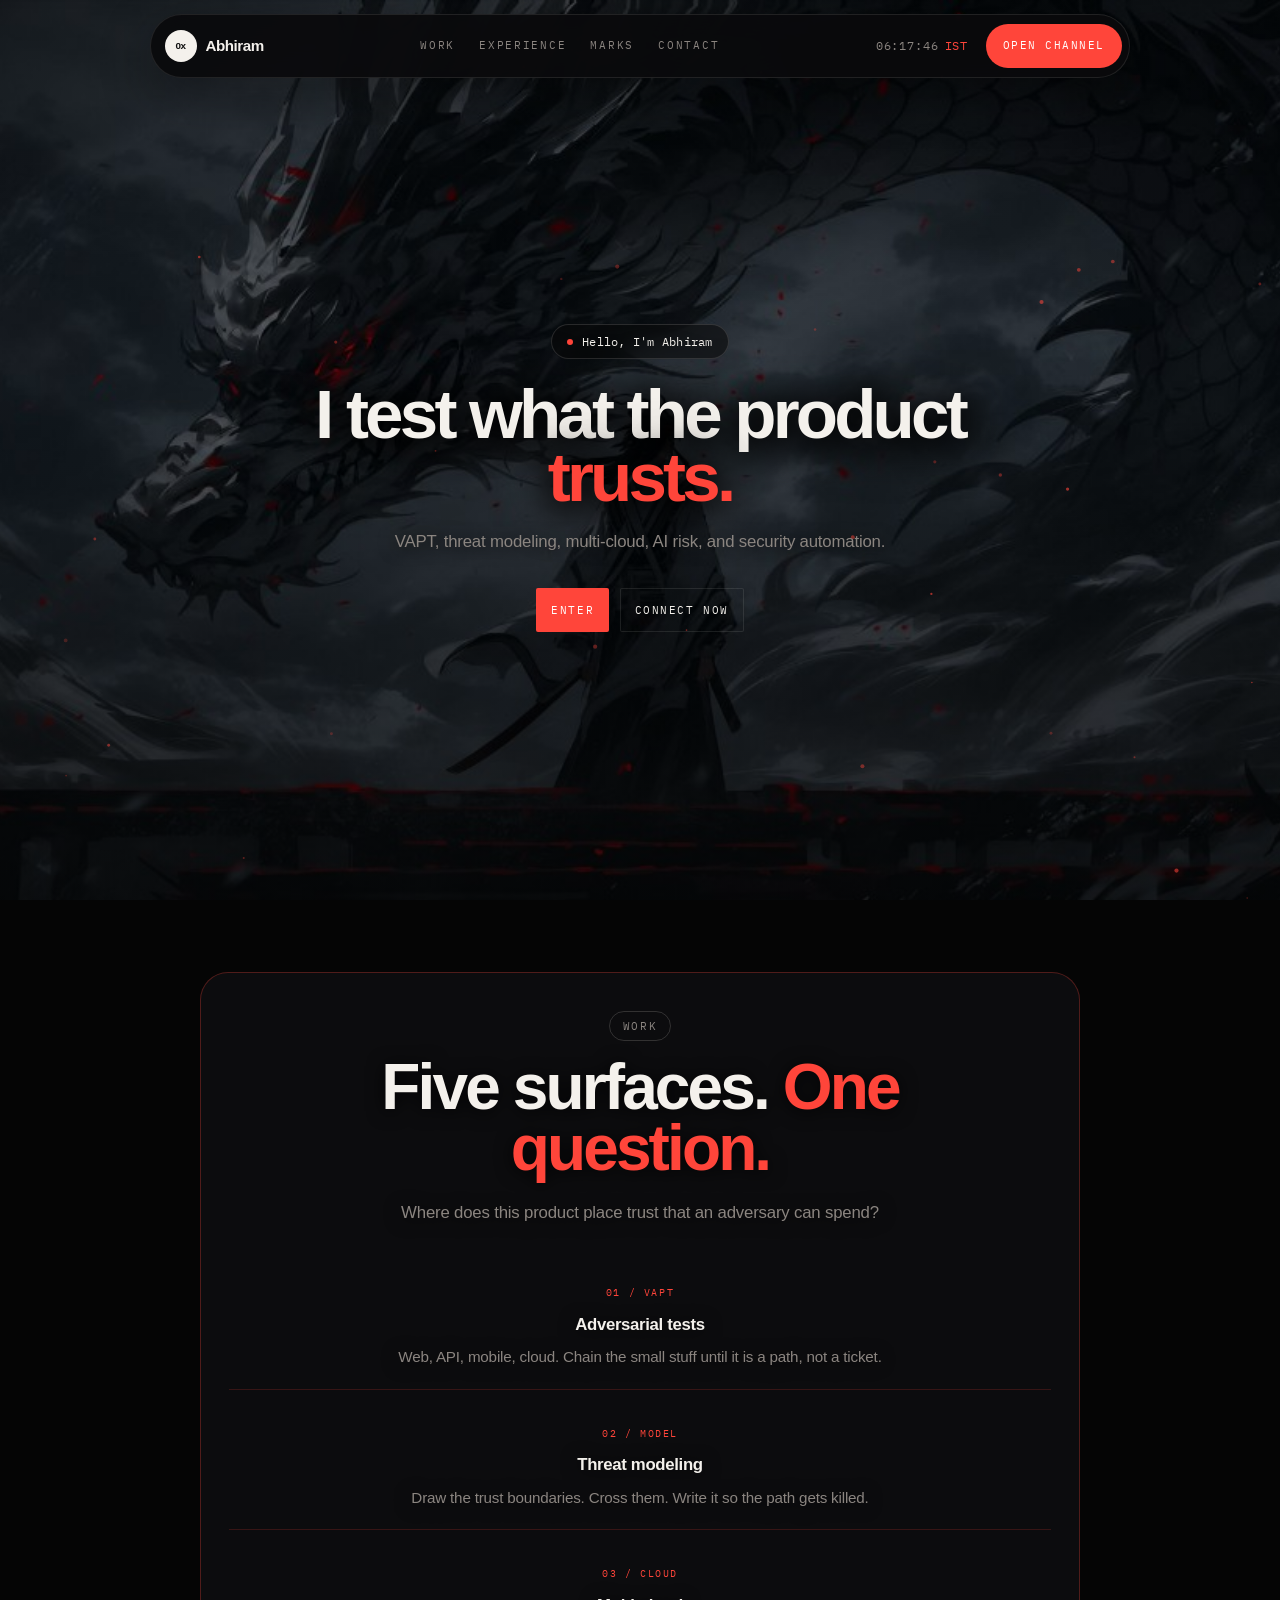
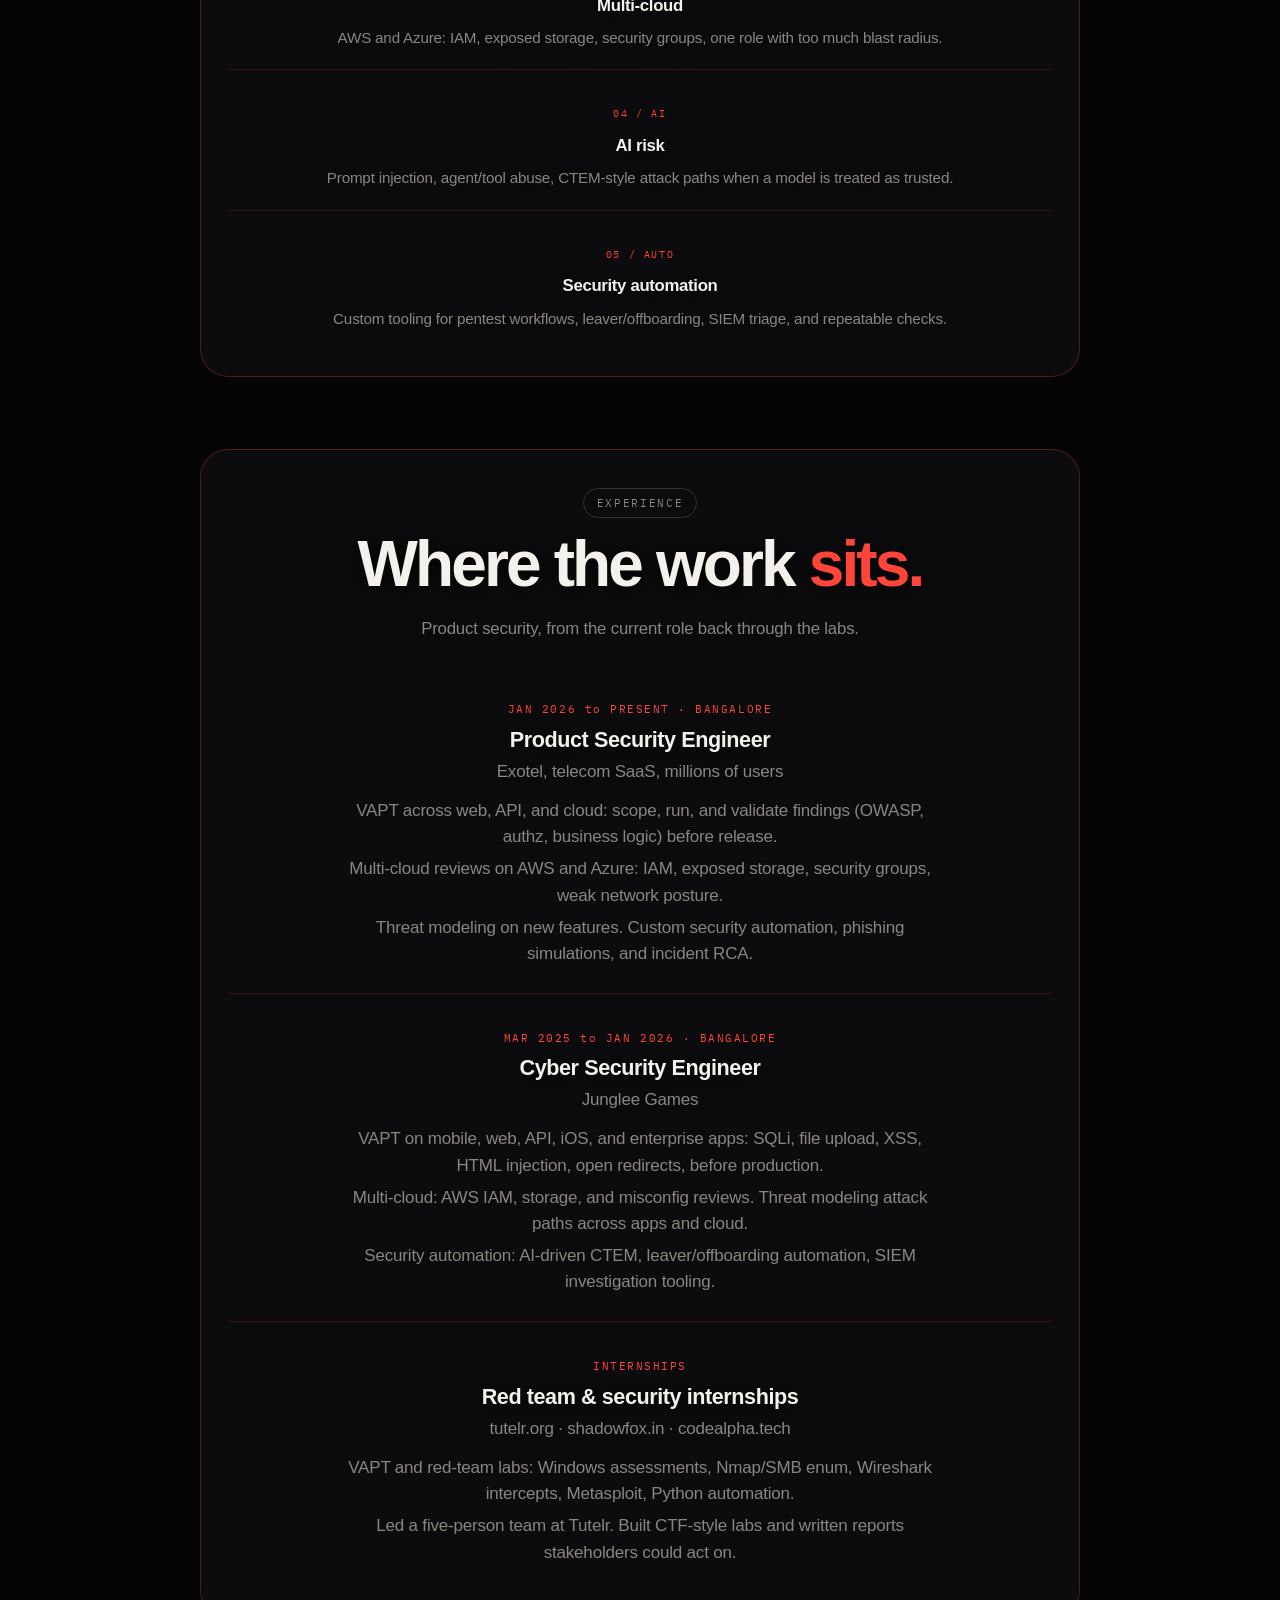
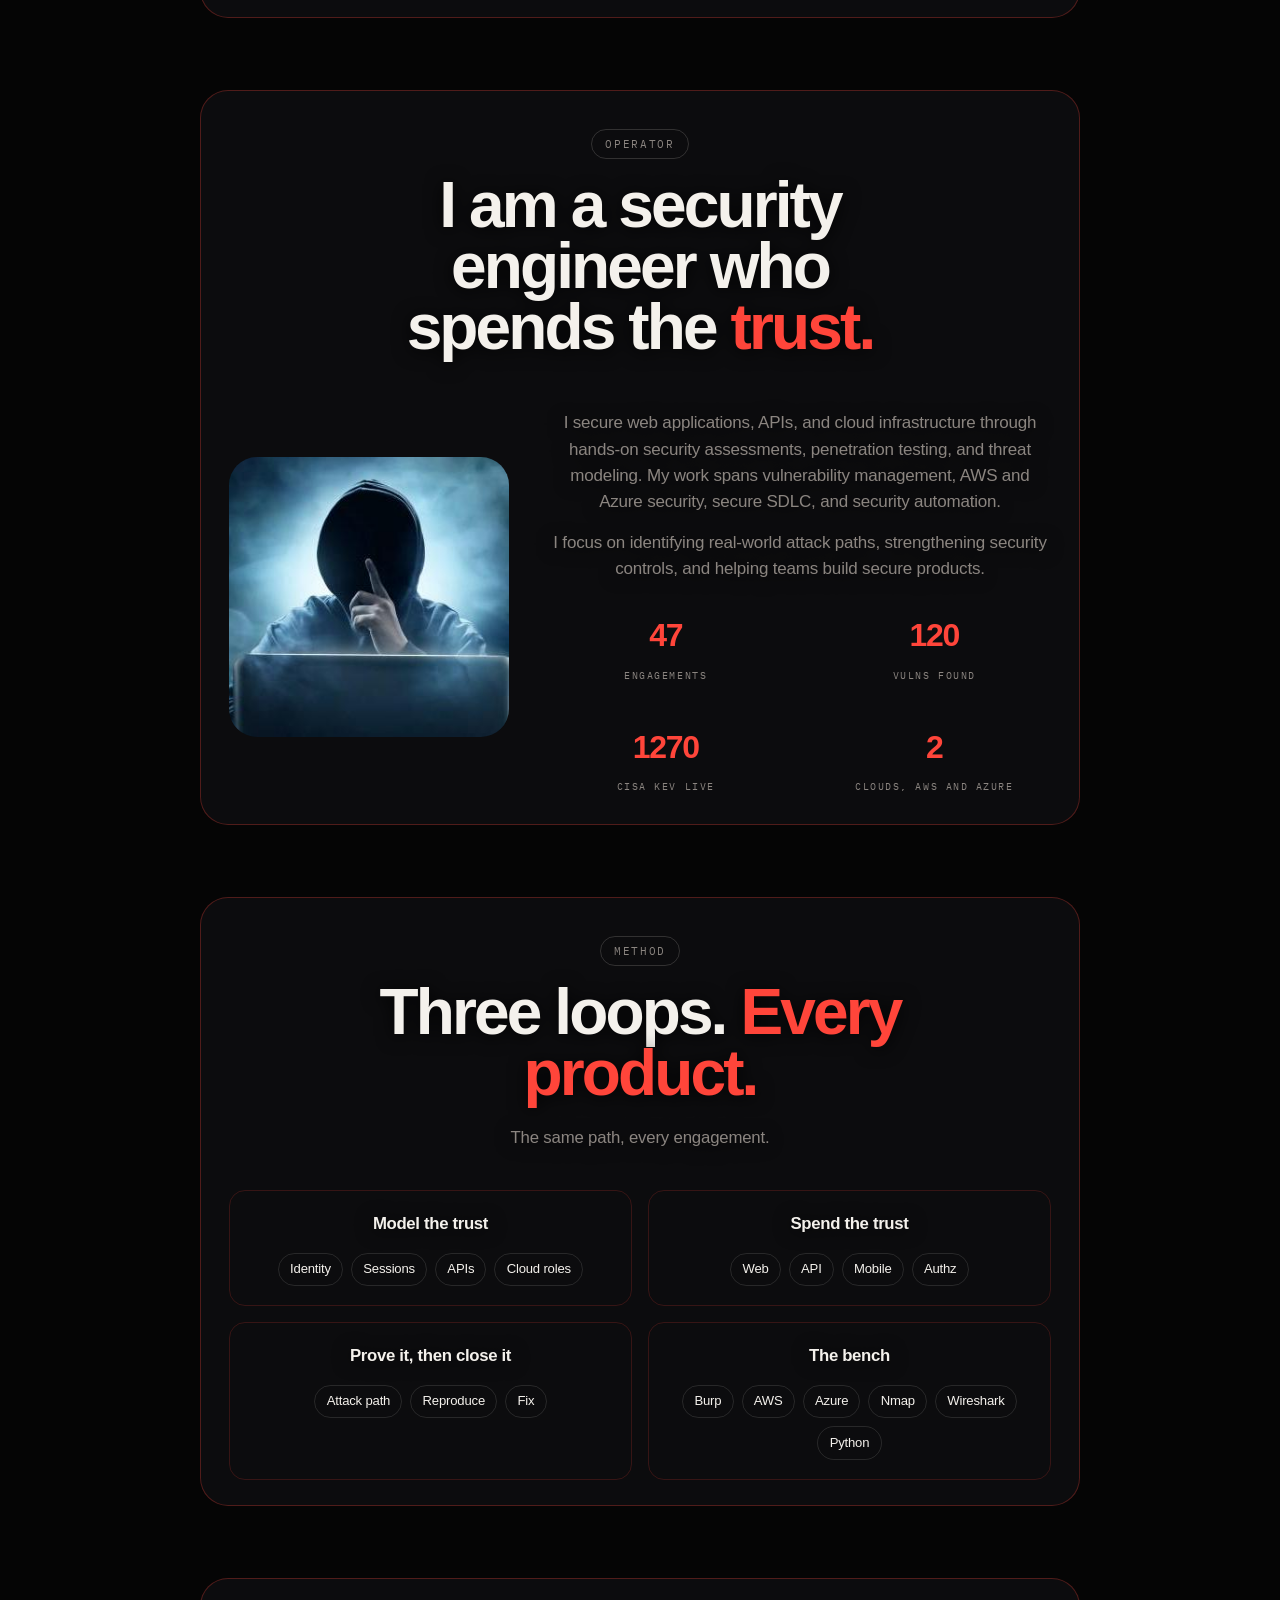
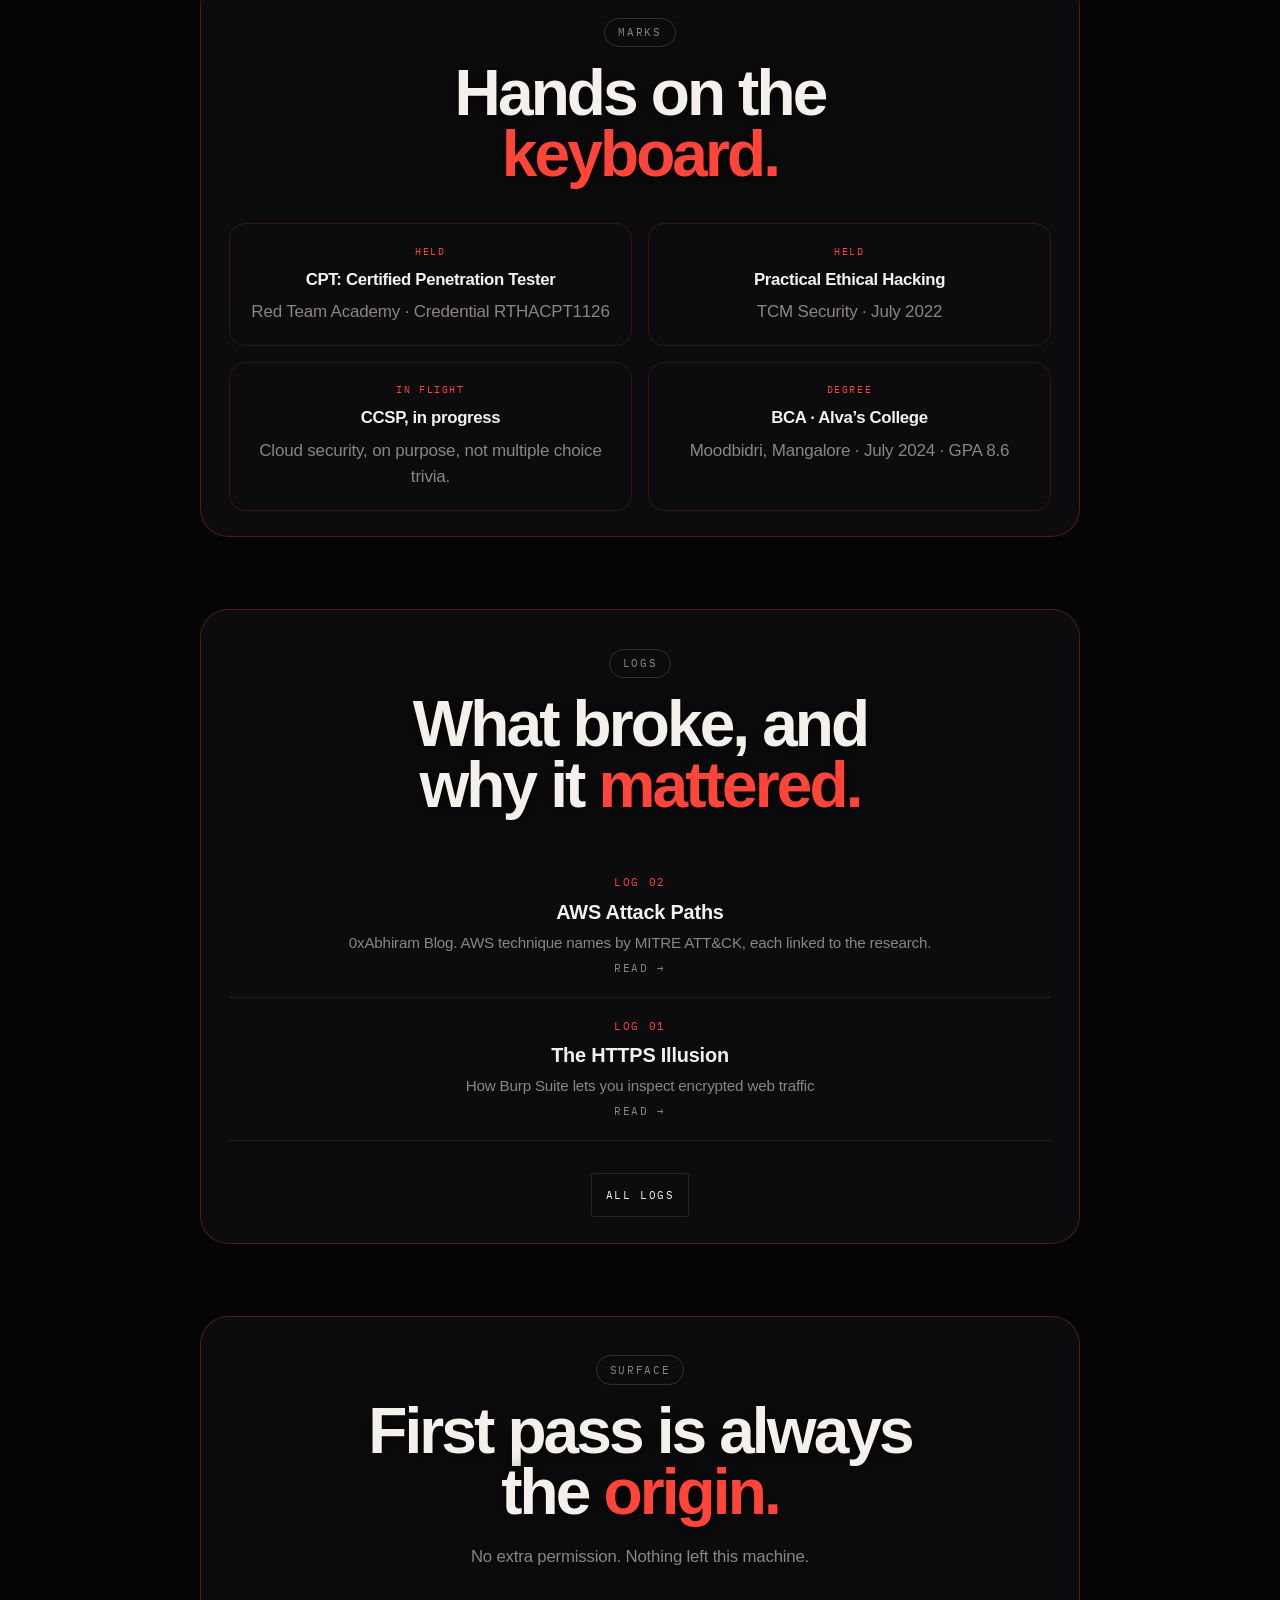
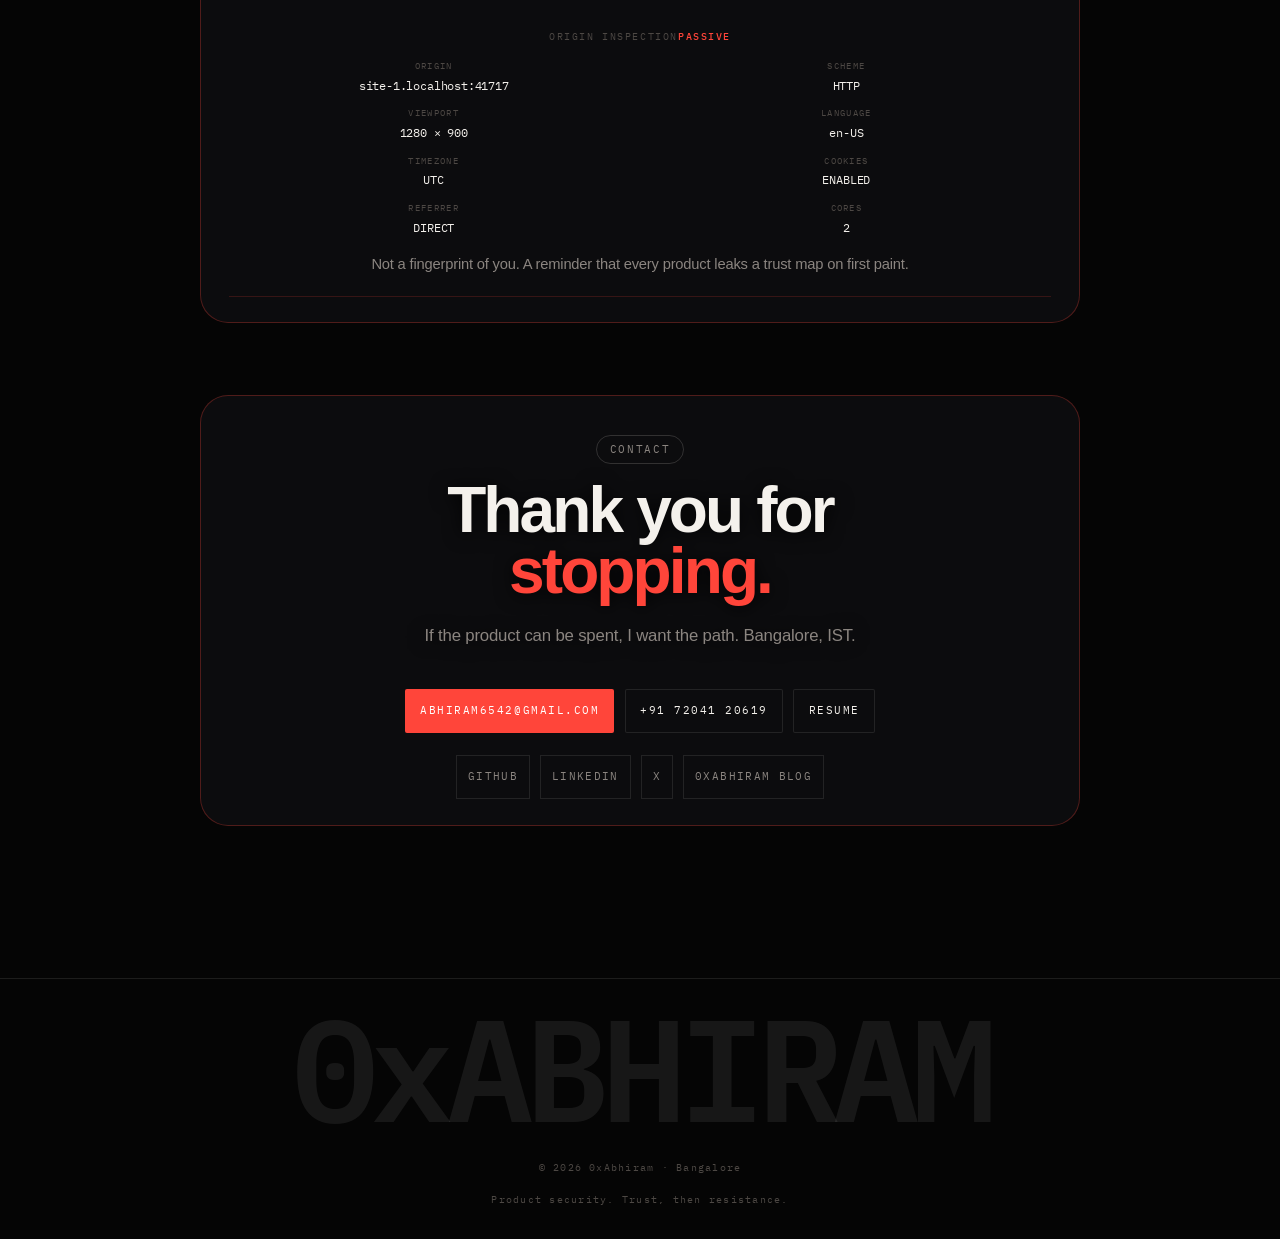
==== commit 94c10794: "Lead the page title with 0xAbhiram. Google was showing Abhiram SS first. The same keywords stay, wit" ====
--- a/index.html
+++ b/index.html
@@ -7,8 +7,8 @@
 <meta name="apple-mobile-web-app-capable" content="yes">
 <meta name="apple-mobile-web-app-status-bar-style" content="black-translucent">
 <meta name="format-detection" content="telephone=no">
-<title>Abhiram SS (0xAbhiram) - Product Security Engineer</title>
-<meta name="description" content="Abhiram SS (0xAbhiram) is a Product Security Engineer at Exotel in Bangalore. VAPT, threat modeling, multi-cloud AWS and Azure, AI risk, and security automation. 0xAbhiram Blog covers AWS attack paths, Burp Suite, and HTTPS.">
+<title>0xAbhiram (Abhiram SS) - Product Security Engineer</title>
+<meta name="description" content="0xAbhiram (Abhiram SS) is a Product Security Engineer at Exotel in Bangalore. VAPT, threat modeling, multi-cloud AWS and Azure, AI risk, and security automation. 0xAbhiram Blog covers AWS attack paths, Burp Suite, and HTTPS.">
 <meta name="author" content="Abhiram Seetharaghava Sathish">
 <meta name="keywords" content="0xAbhiram, 0xabhiram, Abhiram SS, Abhiram Seetharaghava Sathish, 0xAbhiram Blog, 0xabhiram blogs, Product Security Engineer, VAPT, penetration testing, threat modeling, cloud security, multi-cloud, AWS, AWS attack paths, Azure, AI security, security automation, Burp Suite, HTTPS, MITRE ATT&CK, Exotel, Bangalore">
 <meta name="robots" content="index, follow, max-image-preview:large, max-snippet:-1, max-video-preview:-1">
@@ -23,7 +23,7 @@
 
 <meta property="og:type" content="profile">
 <meta property="og:site_name" content="0xAbhiram">
-<meta property="og:title" content="Abhiram SS (0xAbhiram) - Product Security Engineer">
+<meta property="og:title" content="0xAbhiram (Abhiram SS) - Product Security Engineer">
 <meta property="og:description" content="Product Security Engineer at Exotel. VAPT, threat modeling, multi-cloud, AI risk, and security automation. Bangalore. 0xAbhiram Blog on AWS attack paths, Burp Suite, and HTTPS.">
 <meta property="og:url" content="https://0xabhiram.netlify.app/">
 <meta property="og:image" content="https://0xabhiram.netlify.app/og.png">
@@ -38,7 +38,7 @@
 <meta name="twitter:card" content="summary_large_image">
 <meta name="twitter:site" content="@AbhiramSScr7">
 <meta name="twitter:creator" content="@AbhiramSScr7">
-<meta name="twitter:title" content="Abhiram SS (0xAbhiram) - Product Security Engineer">
+<meta name="twitter:title" content="0xAbhiram (Abhiram SS) - Product Security Engineer">
 <meta name="twitter:description" content="Product Security Engineer at Exotel. VAPT, threat modeling, multi-cloud, AI risk, and security automation. 0xAbhiram Blog.">
 <meta name="twitter:image" content="https://0xabhiram.netlify.app/og.png">
 <meta name="twitter:image:alt" content="0xAbhiram, Product Security Engineer">
@@ -101,7 +101,7 @@
   "name": "0xAbhiram",
   "alternateName": ["Abhiram SS", "0xAbhiram Blog", "0xabhiram"],
   "url": "https://0xabhiram.netlify.app/",
-  "description": "Abhiram SS (0xAbhiram) - Product Security Engineer at Exotel. VAPT, threat modeling, multi-cloud, AI risk, and security automation. Bangalore, India. 0xAbhiram Blog covers AWS attack paths, Burp Suite, and HTTPS.",
+  "description": "0xAbhiram (Abhiram SS) - Product Security Engineer at Exotel. VAPT, threat modeling, multi-cloud, AI risk, and security automation. Bangalore, India. 0xAbhiram Blog covers AWS attack paths, Burp Suite, and HTTPS.",
   "publisher": {
     "@type": "Person",
     "name": "Abhiram Seetharaghava Sathish",
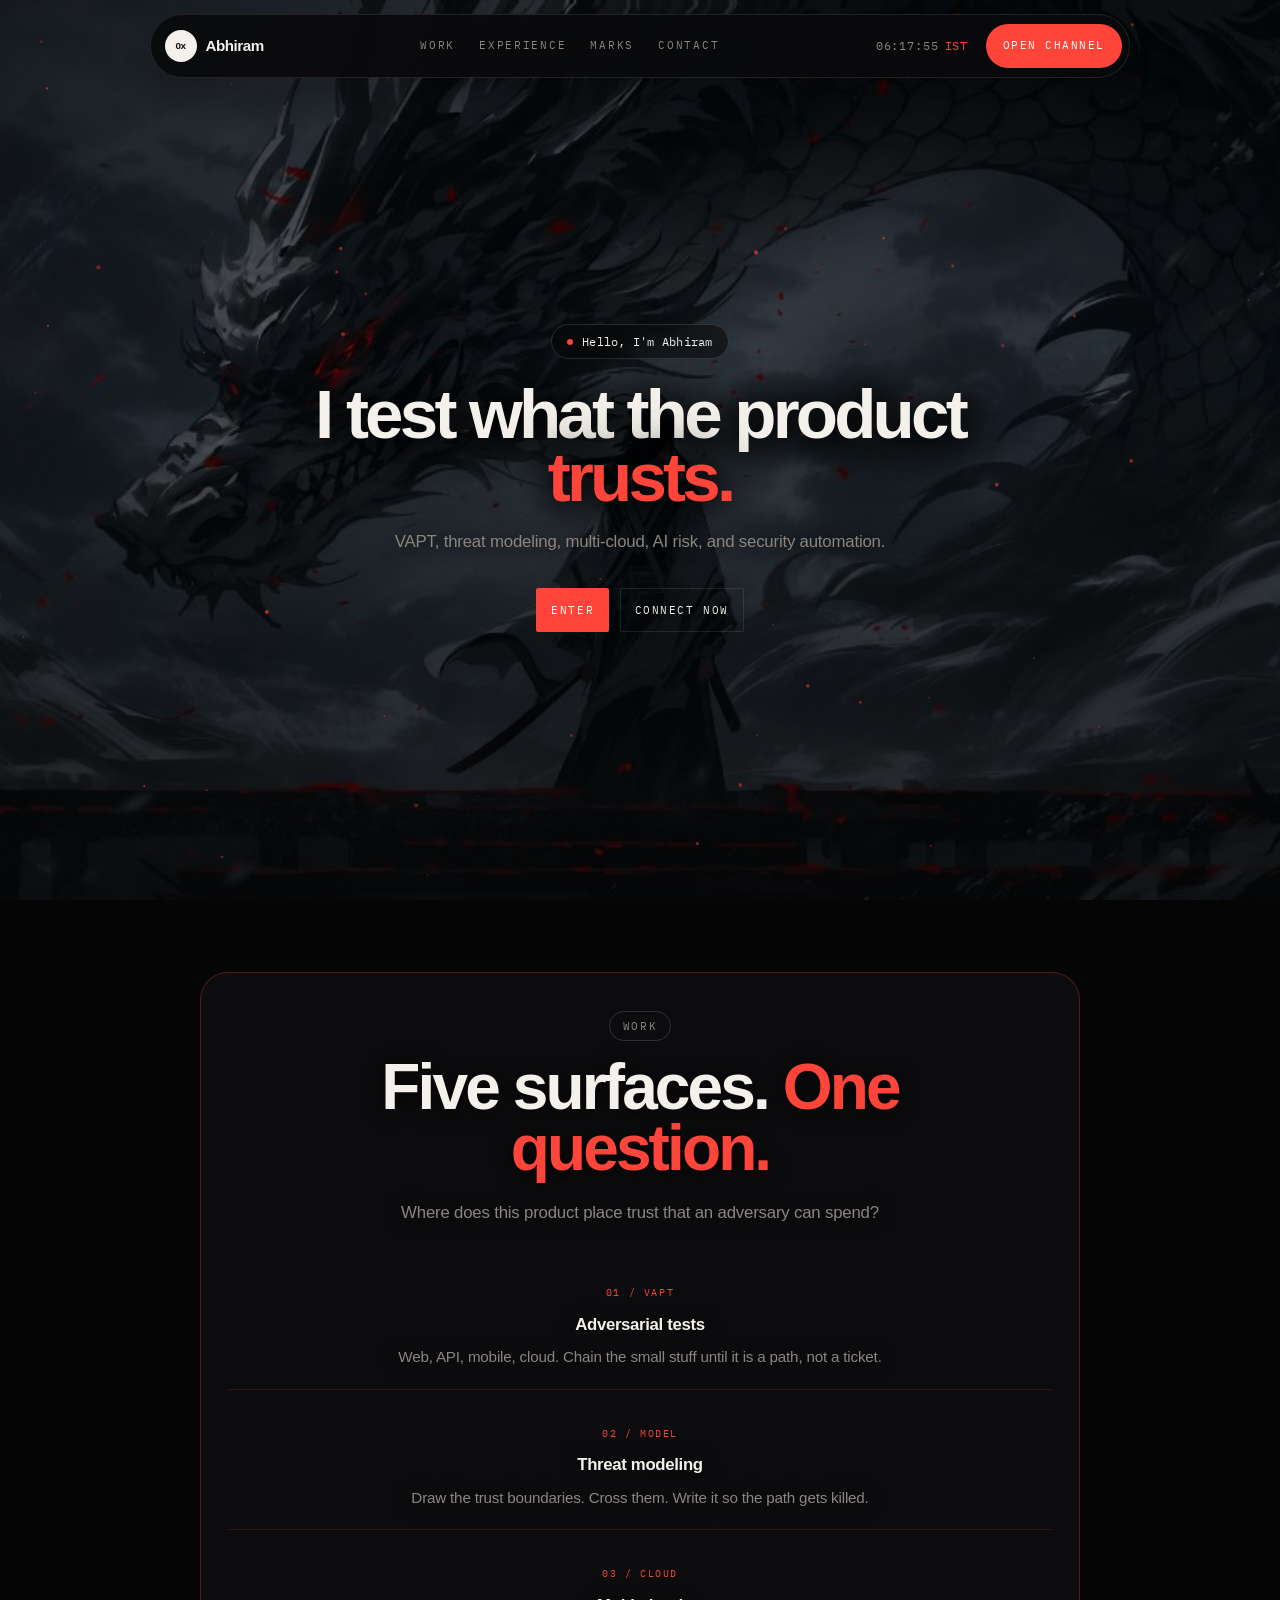
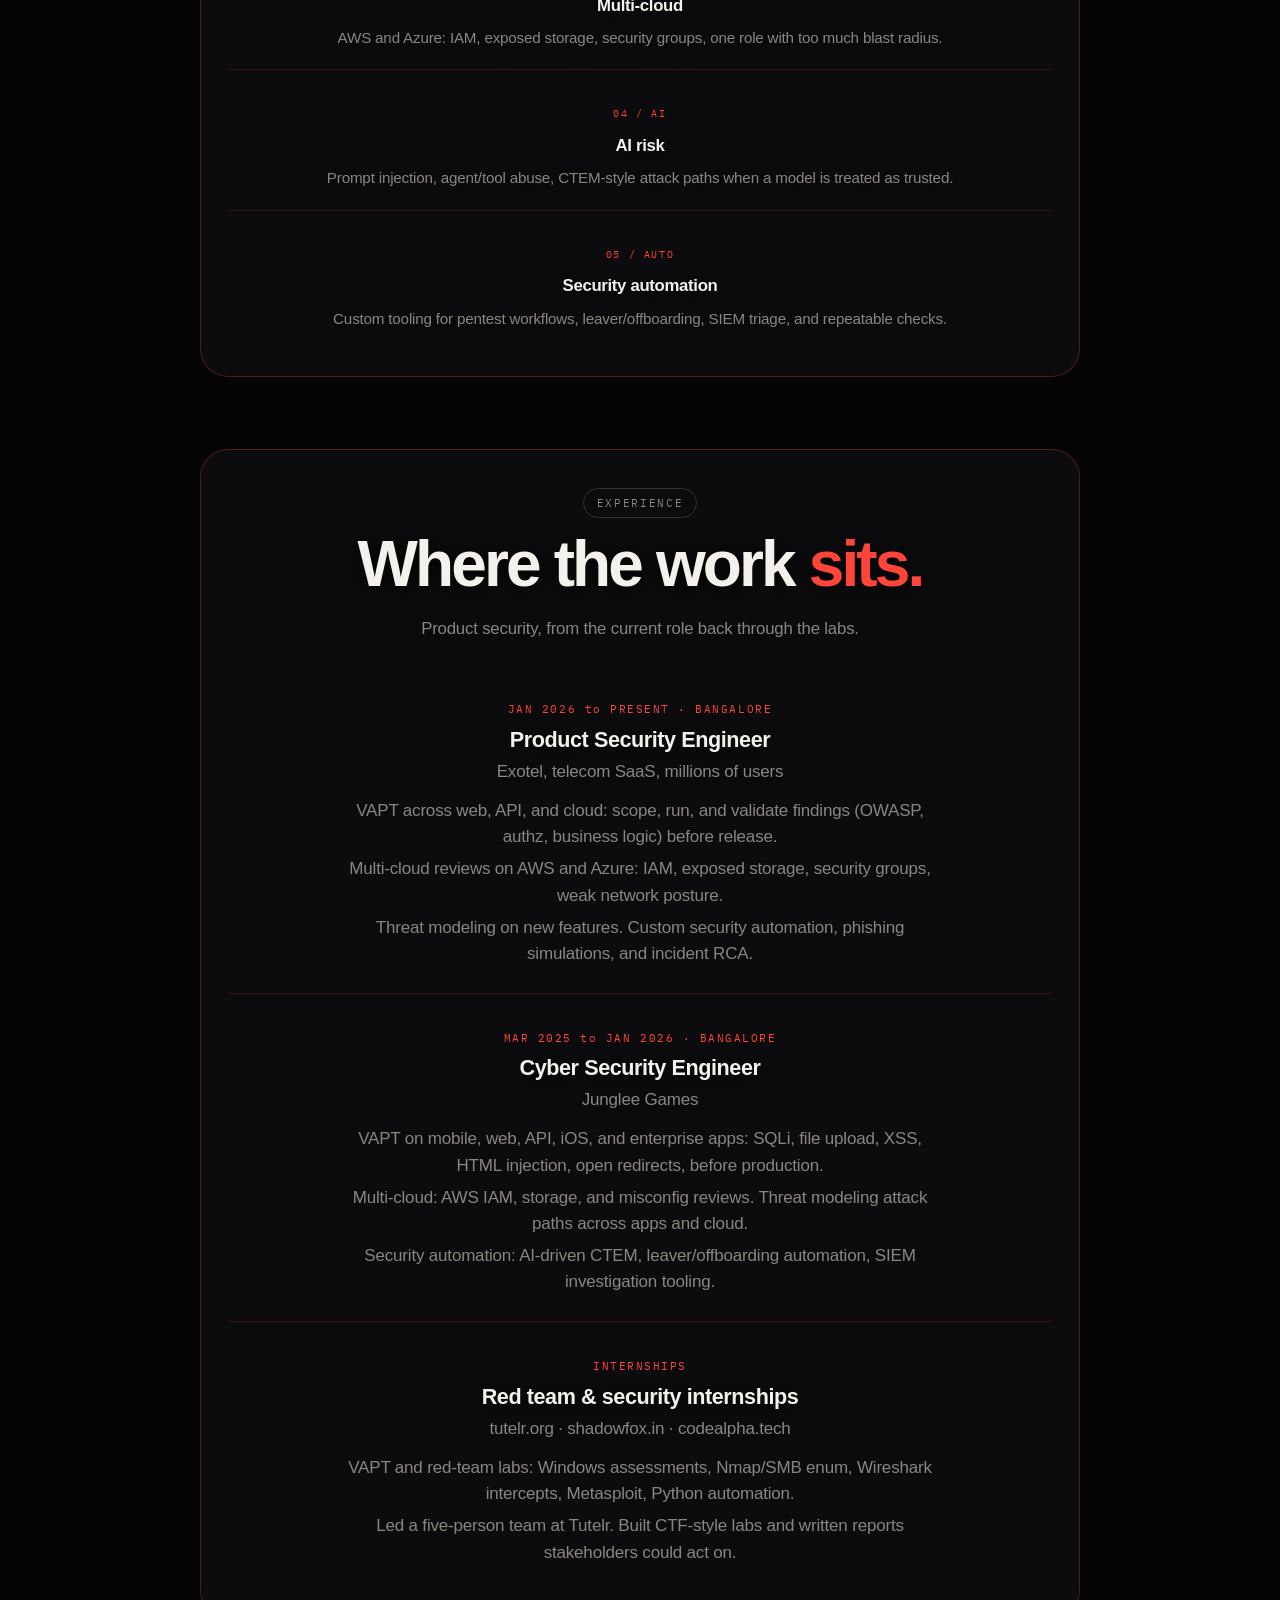
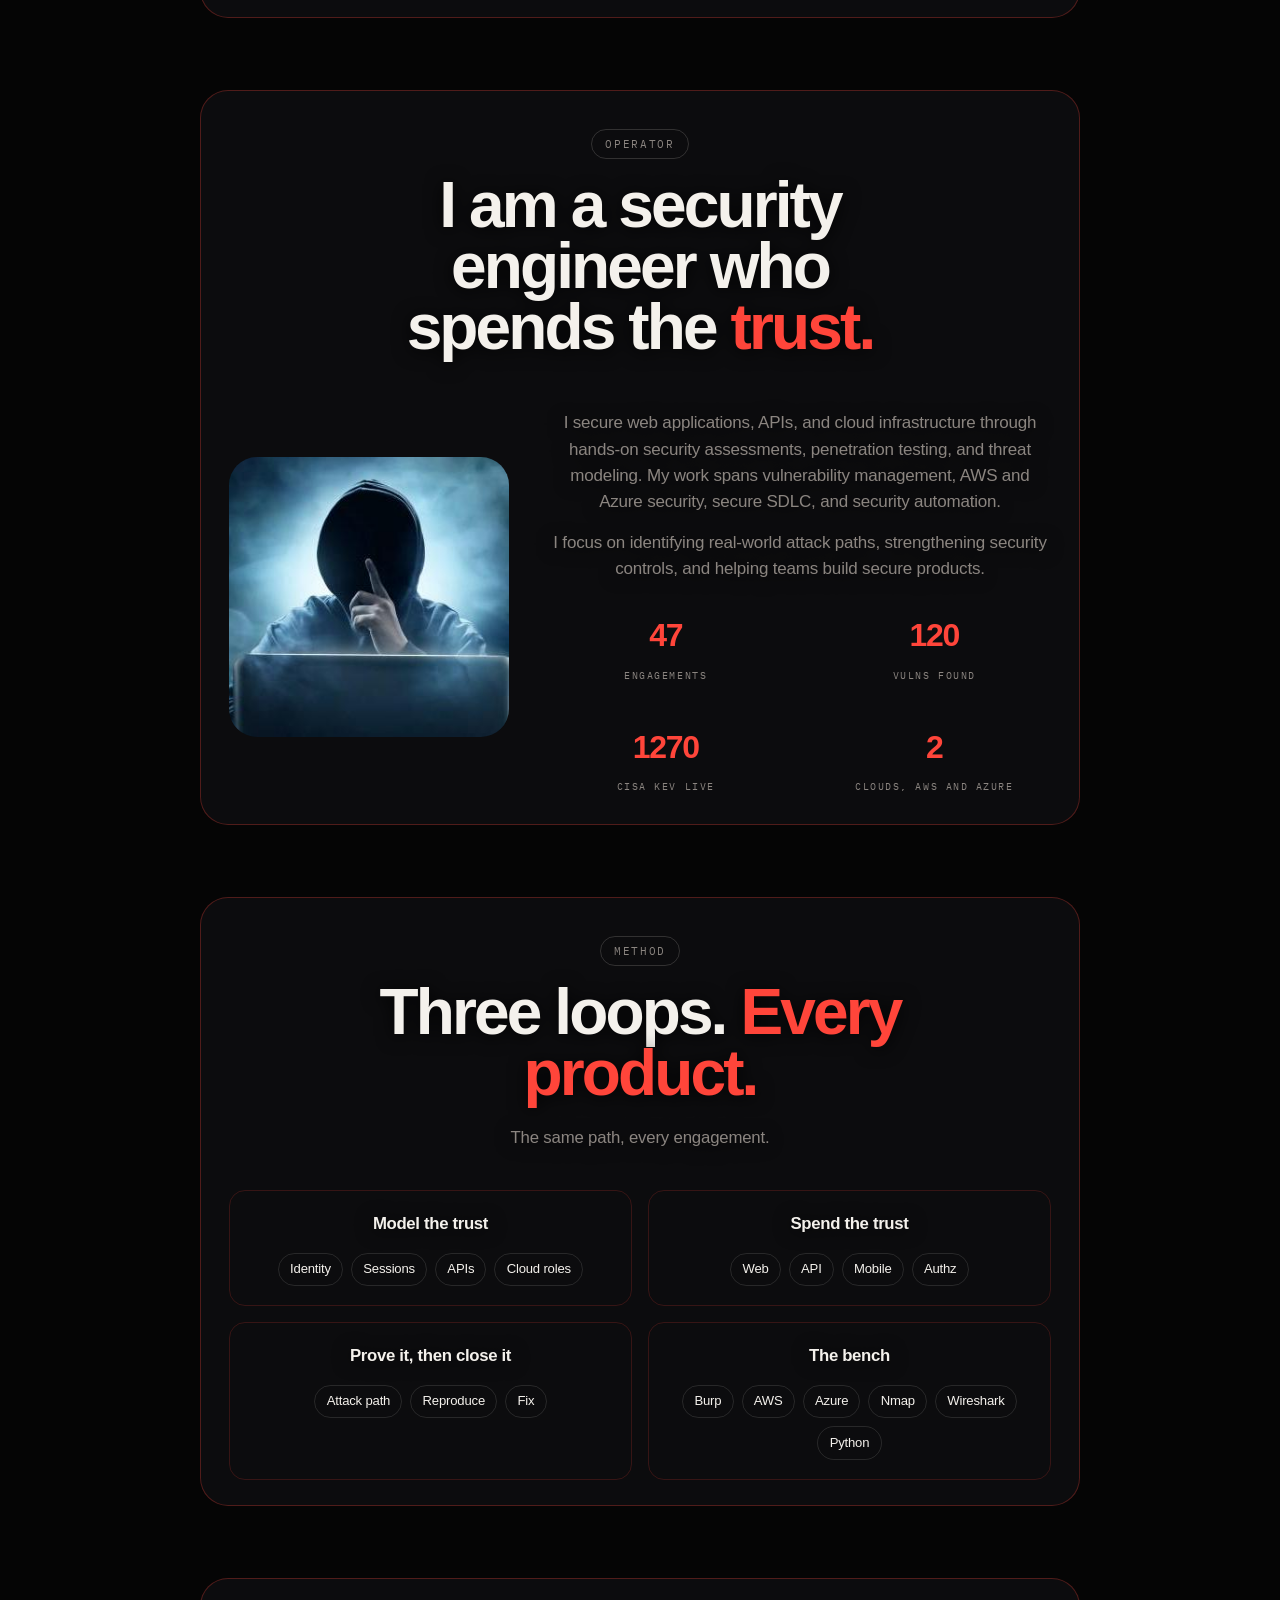
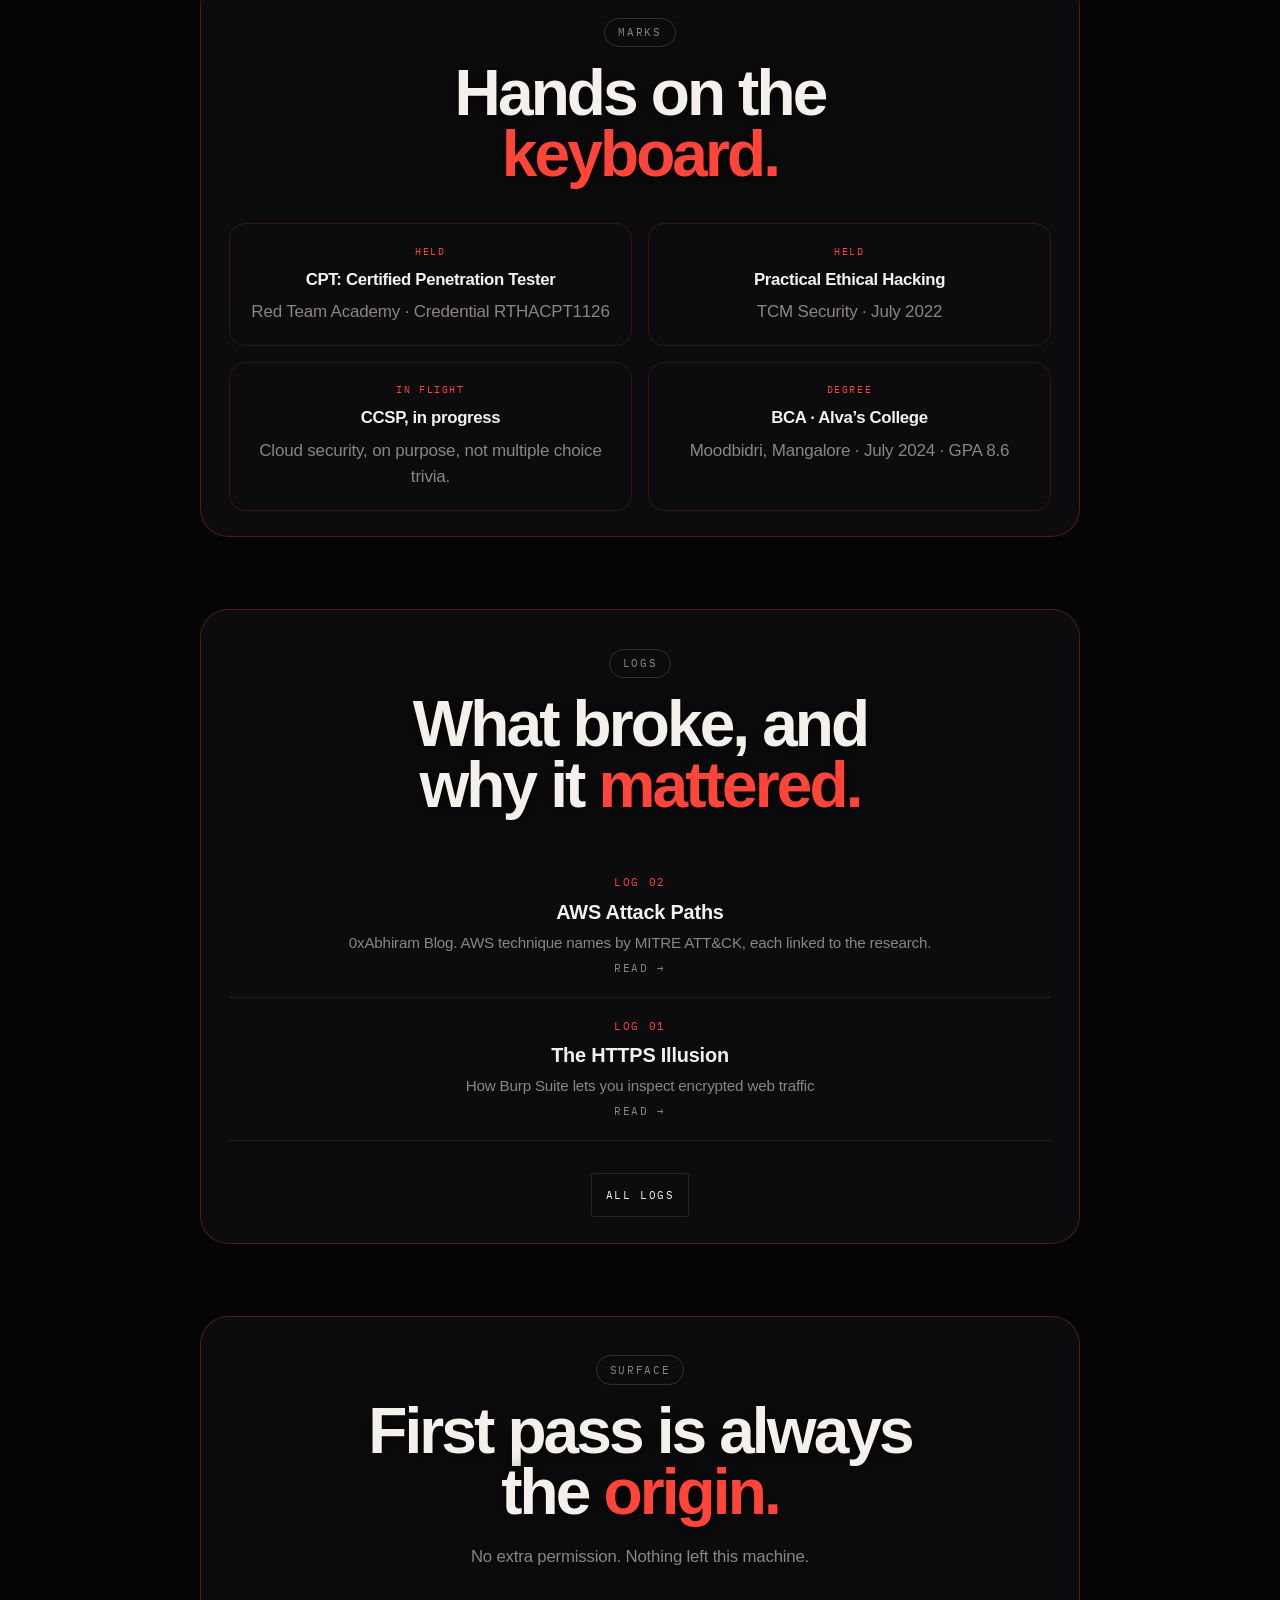
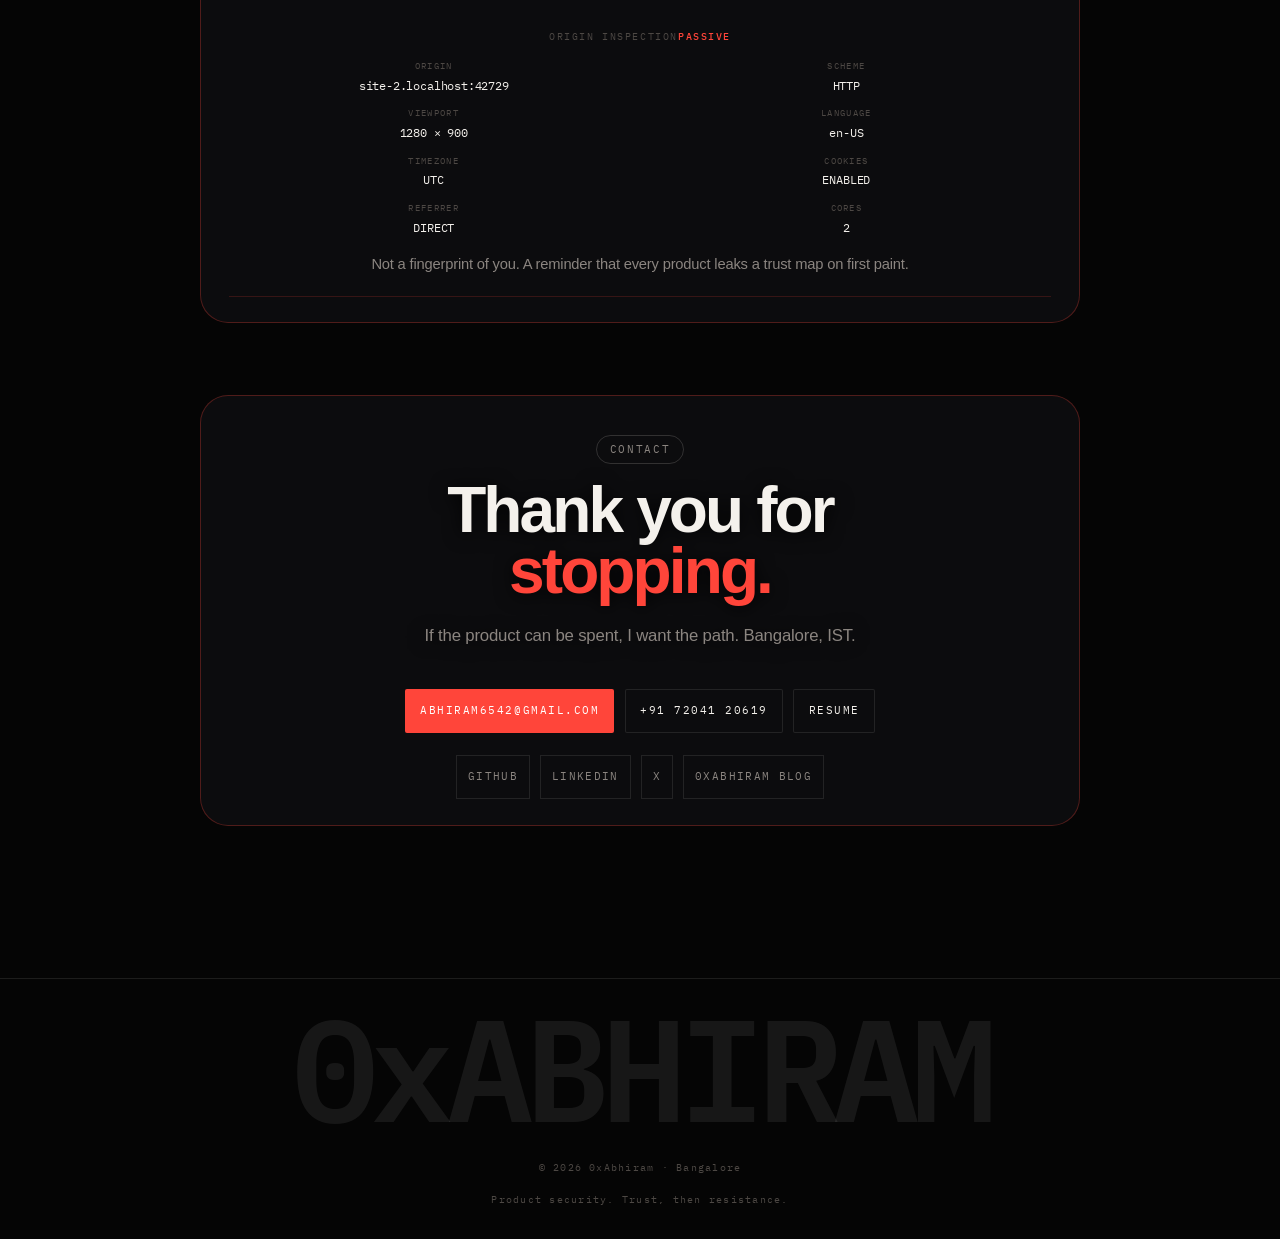
==== commit d4a98b3b: "Add a few more red drops. The same small drops stay, with a slightly higher count on the opening and" ====
--- a/index.html
+++ b/index.html
@@ -328,6 +328,6 @@
   </footer>
 </div>
 <script src="./js/site.js?v=33"></script>
-<script src="./js/motion.js?v=55"></script>
+<script src="./js/motion.js?v=56"></script>
 </body>
 </html>
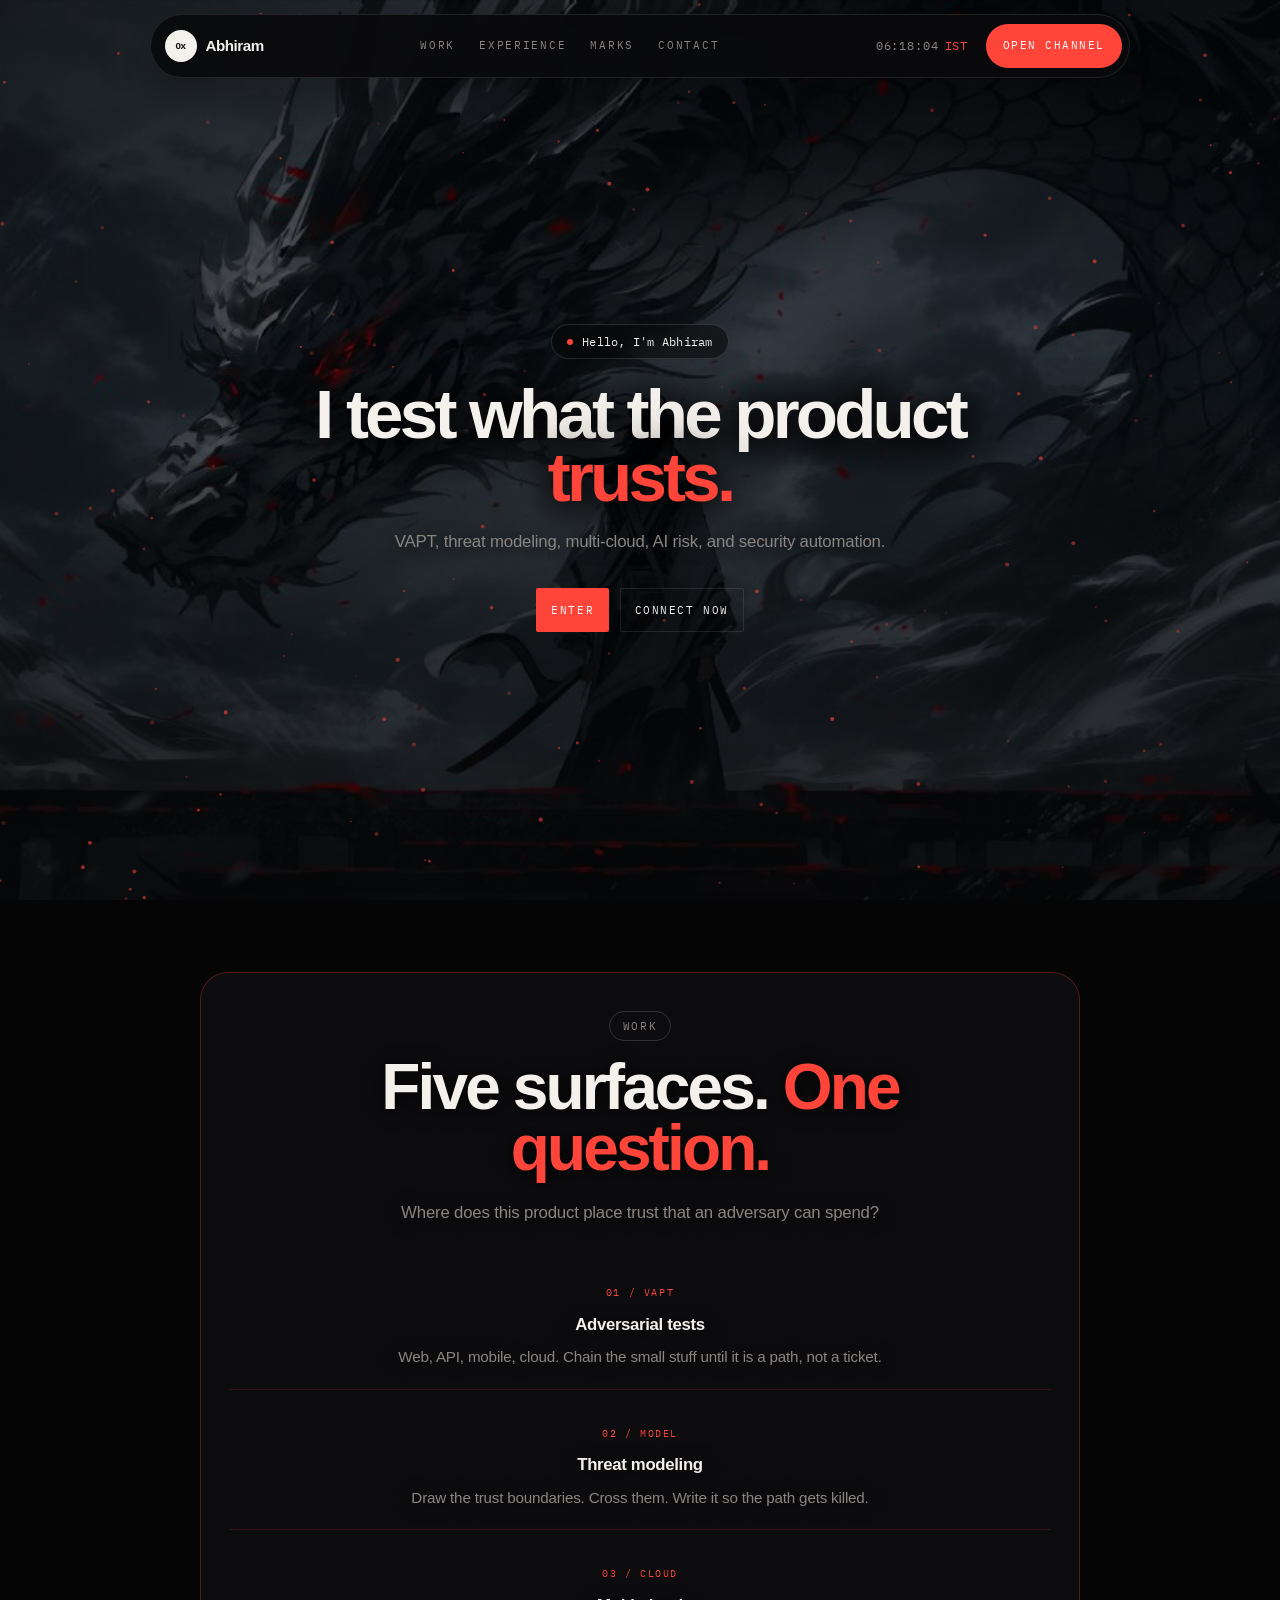
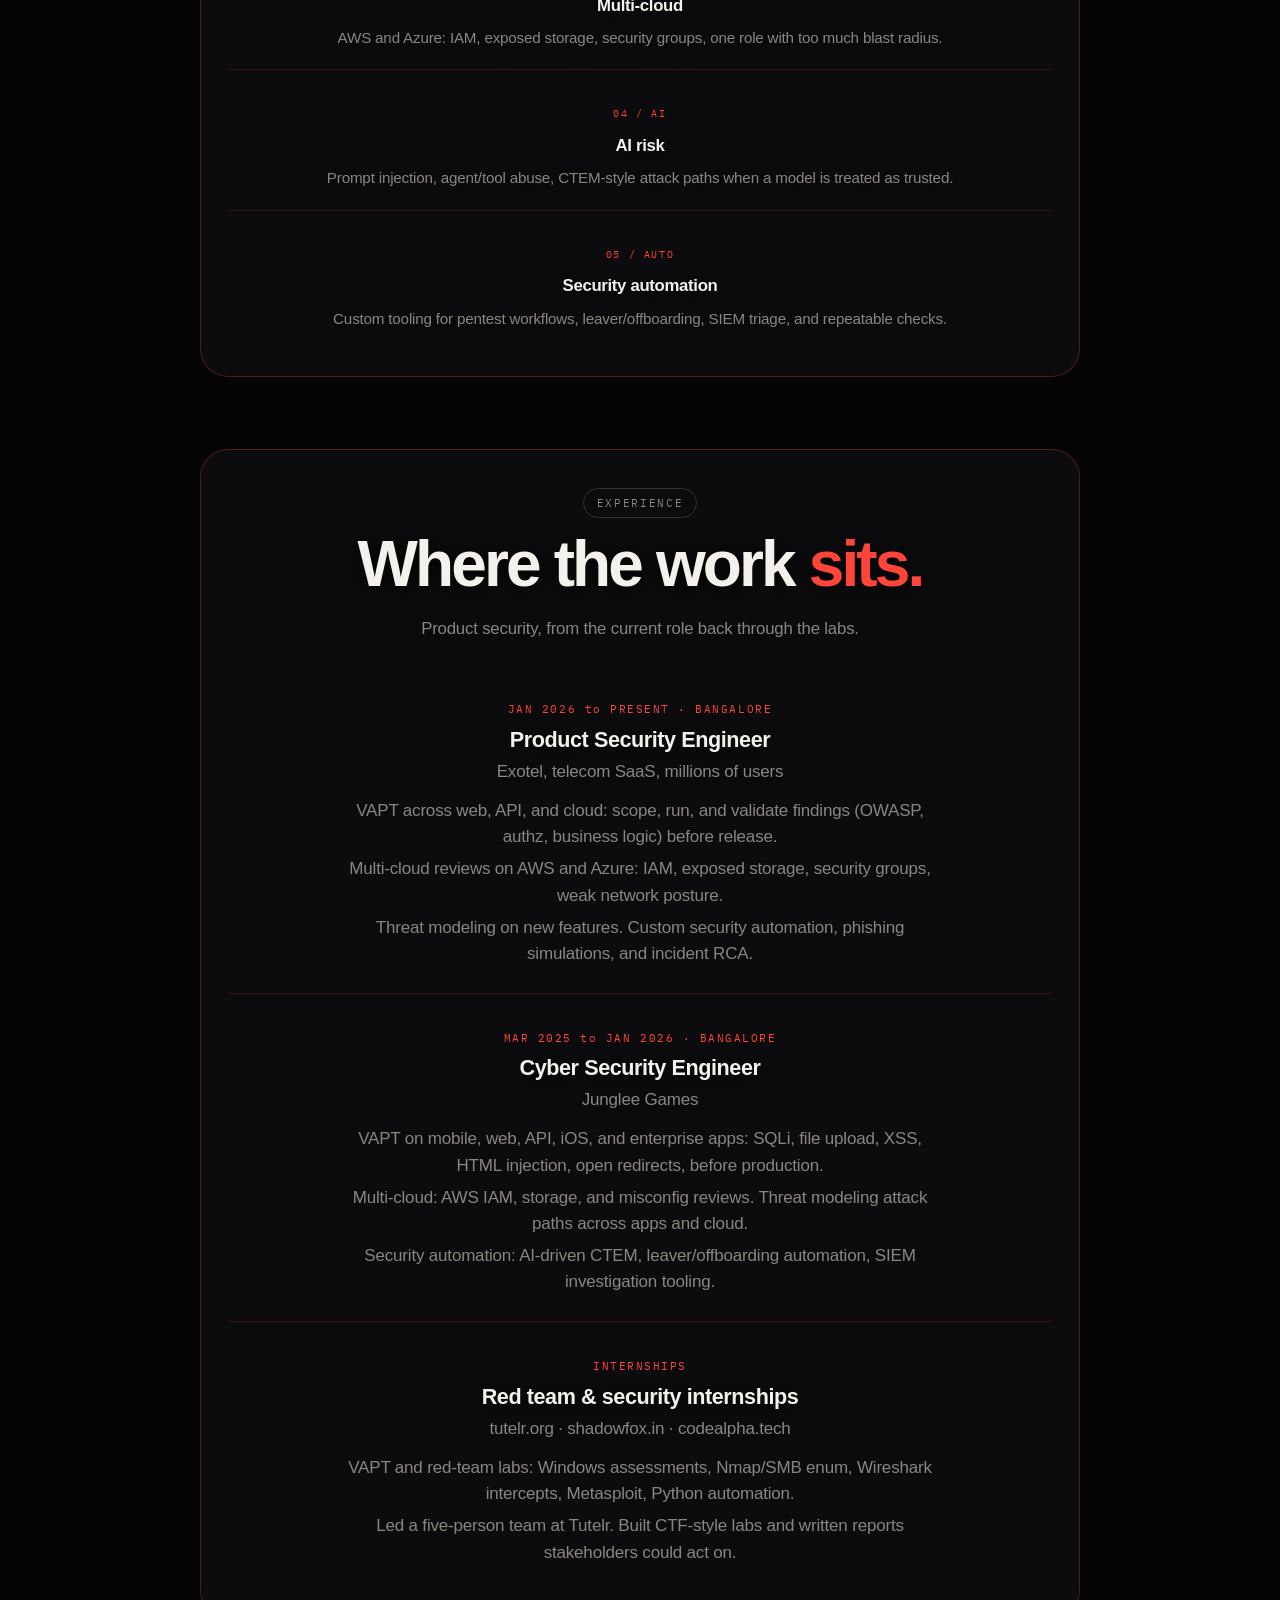
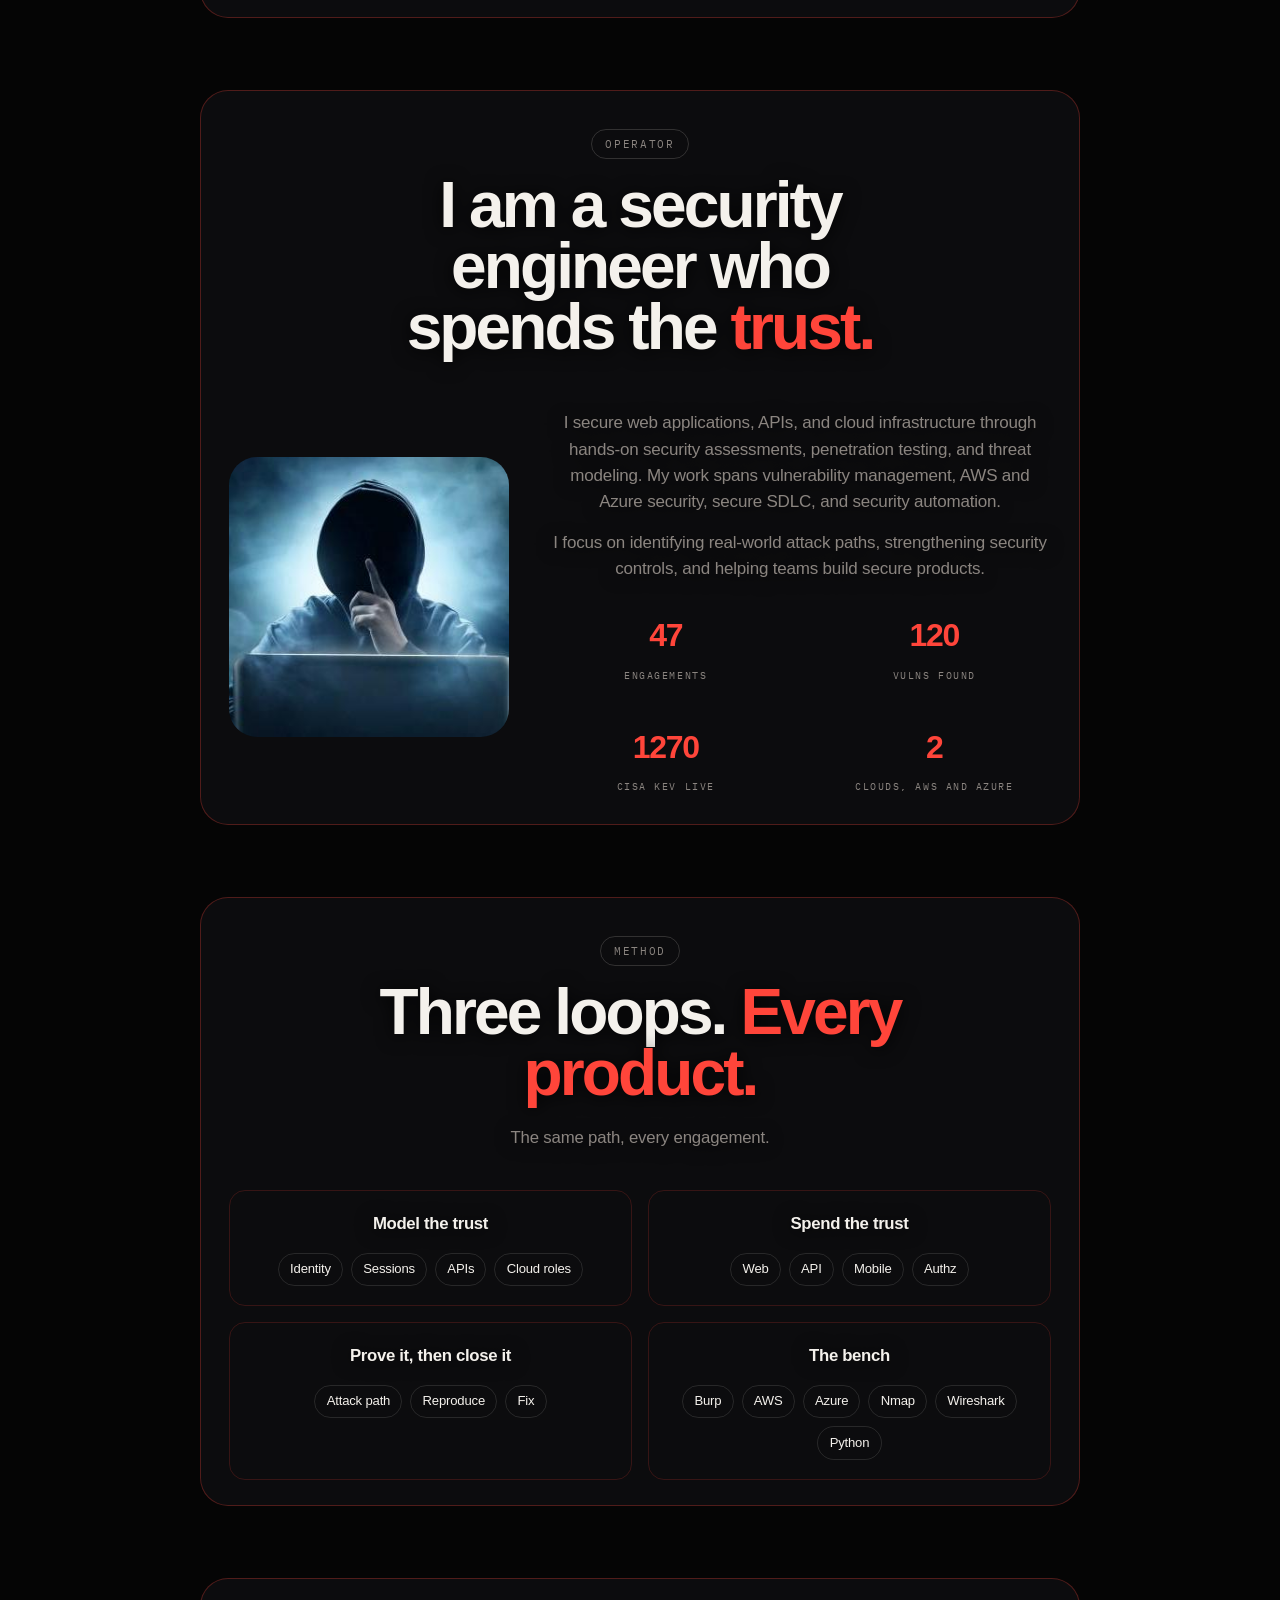
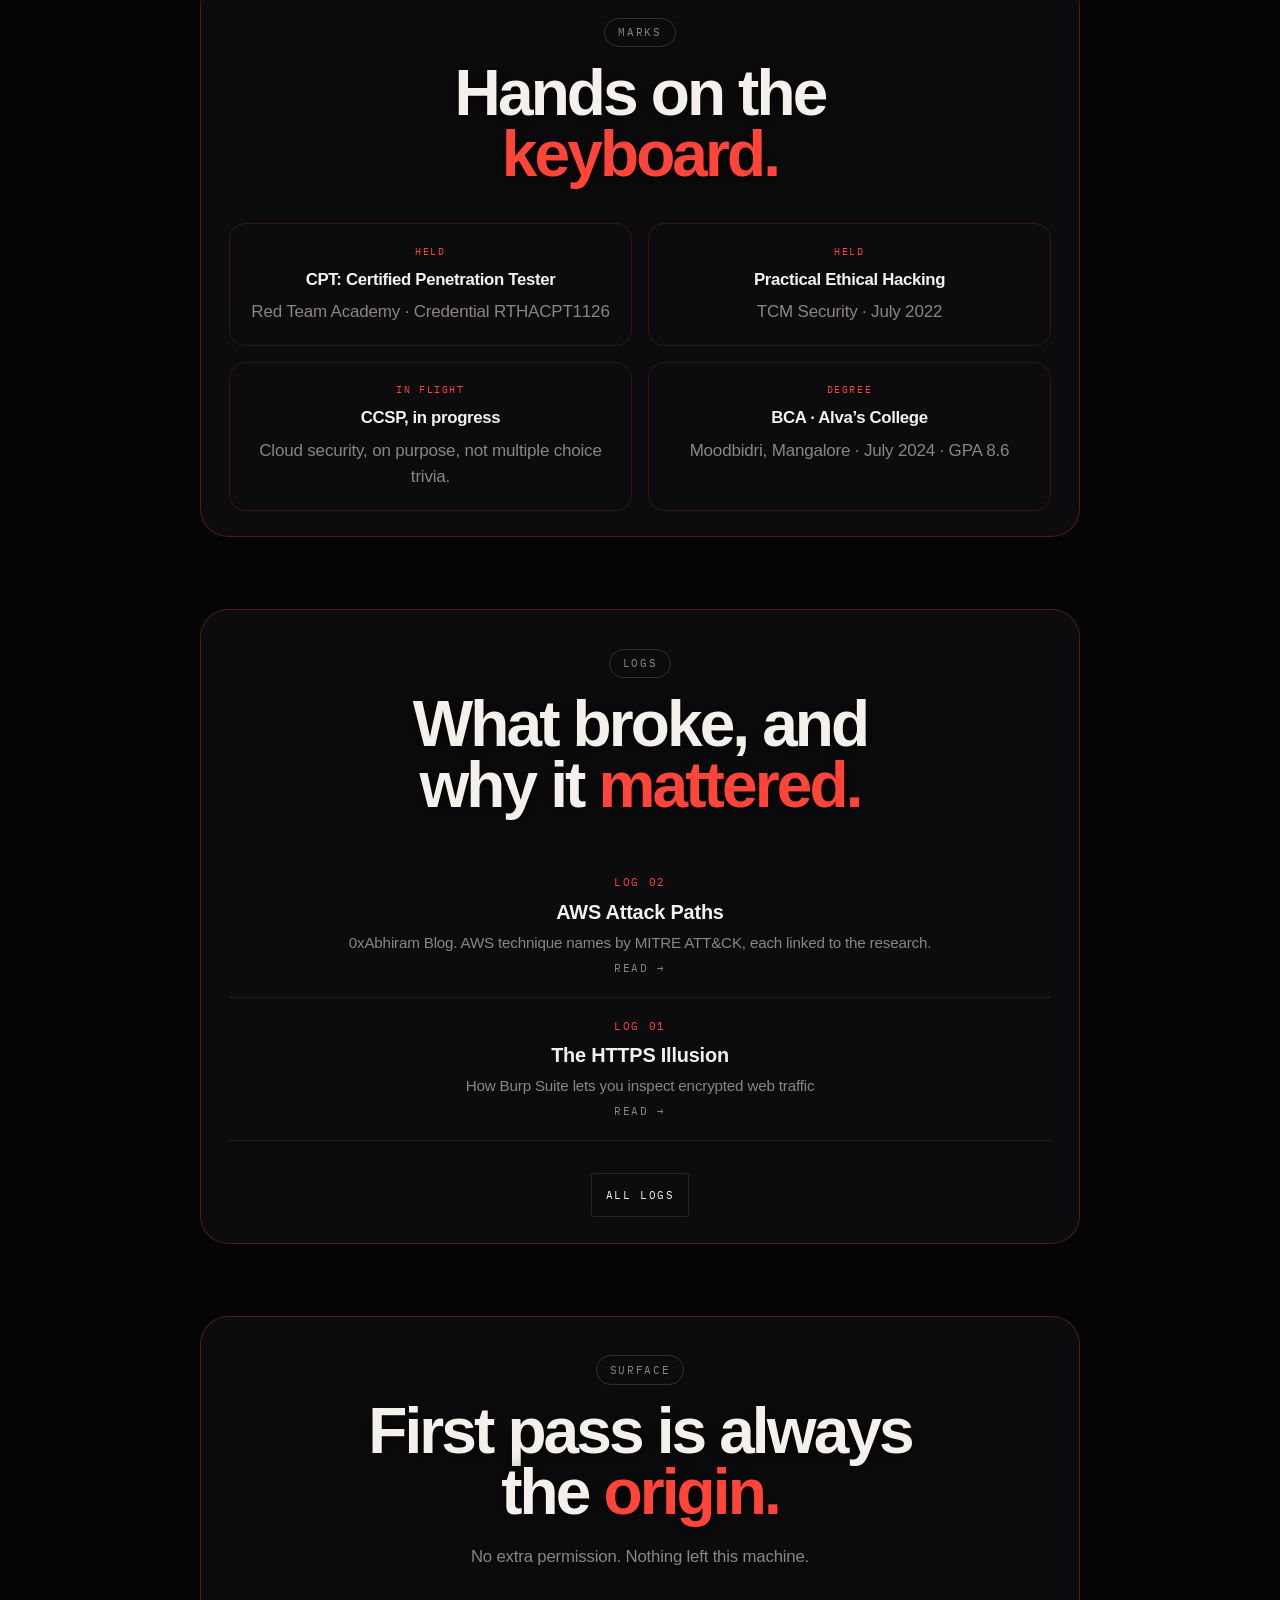
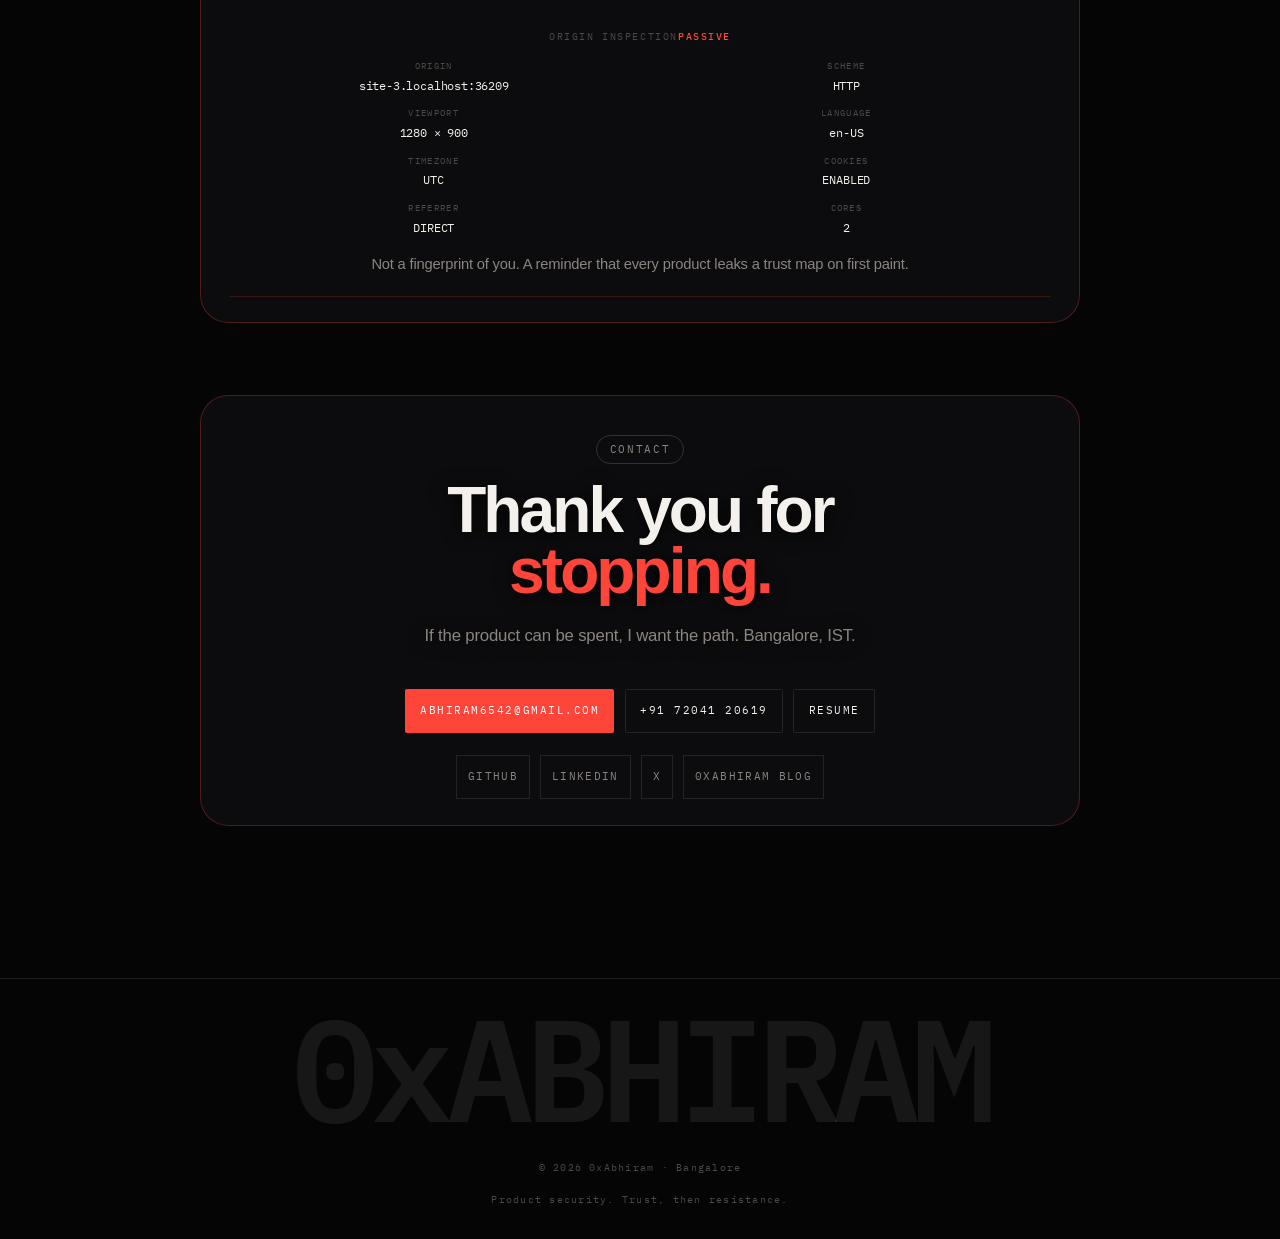
==== commit e2621de9: "Fill the page with more red drops. The same small drops stay, with a much higher count on the openin" ====
--- a/index.html
+++ b/index.html
@@ -328,6 +328,6 @@
   </footer>
 </div>
 <script src="./js/site.js?v=33"></script>
-<script src="./js/motion.js?v=56"></script>
+<script src="./js/motion.js?v=57"></script>
 </body>
 </html>
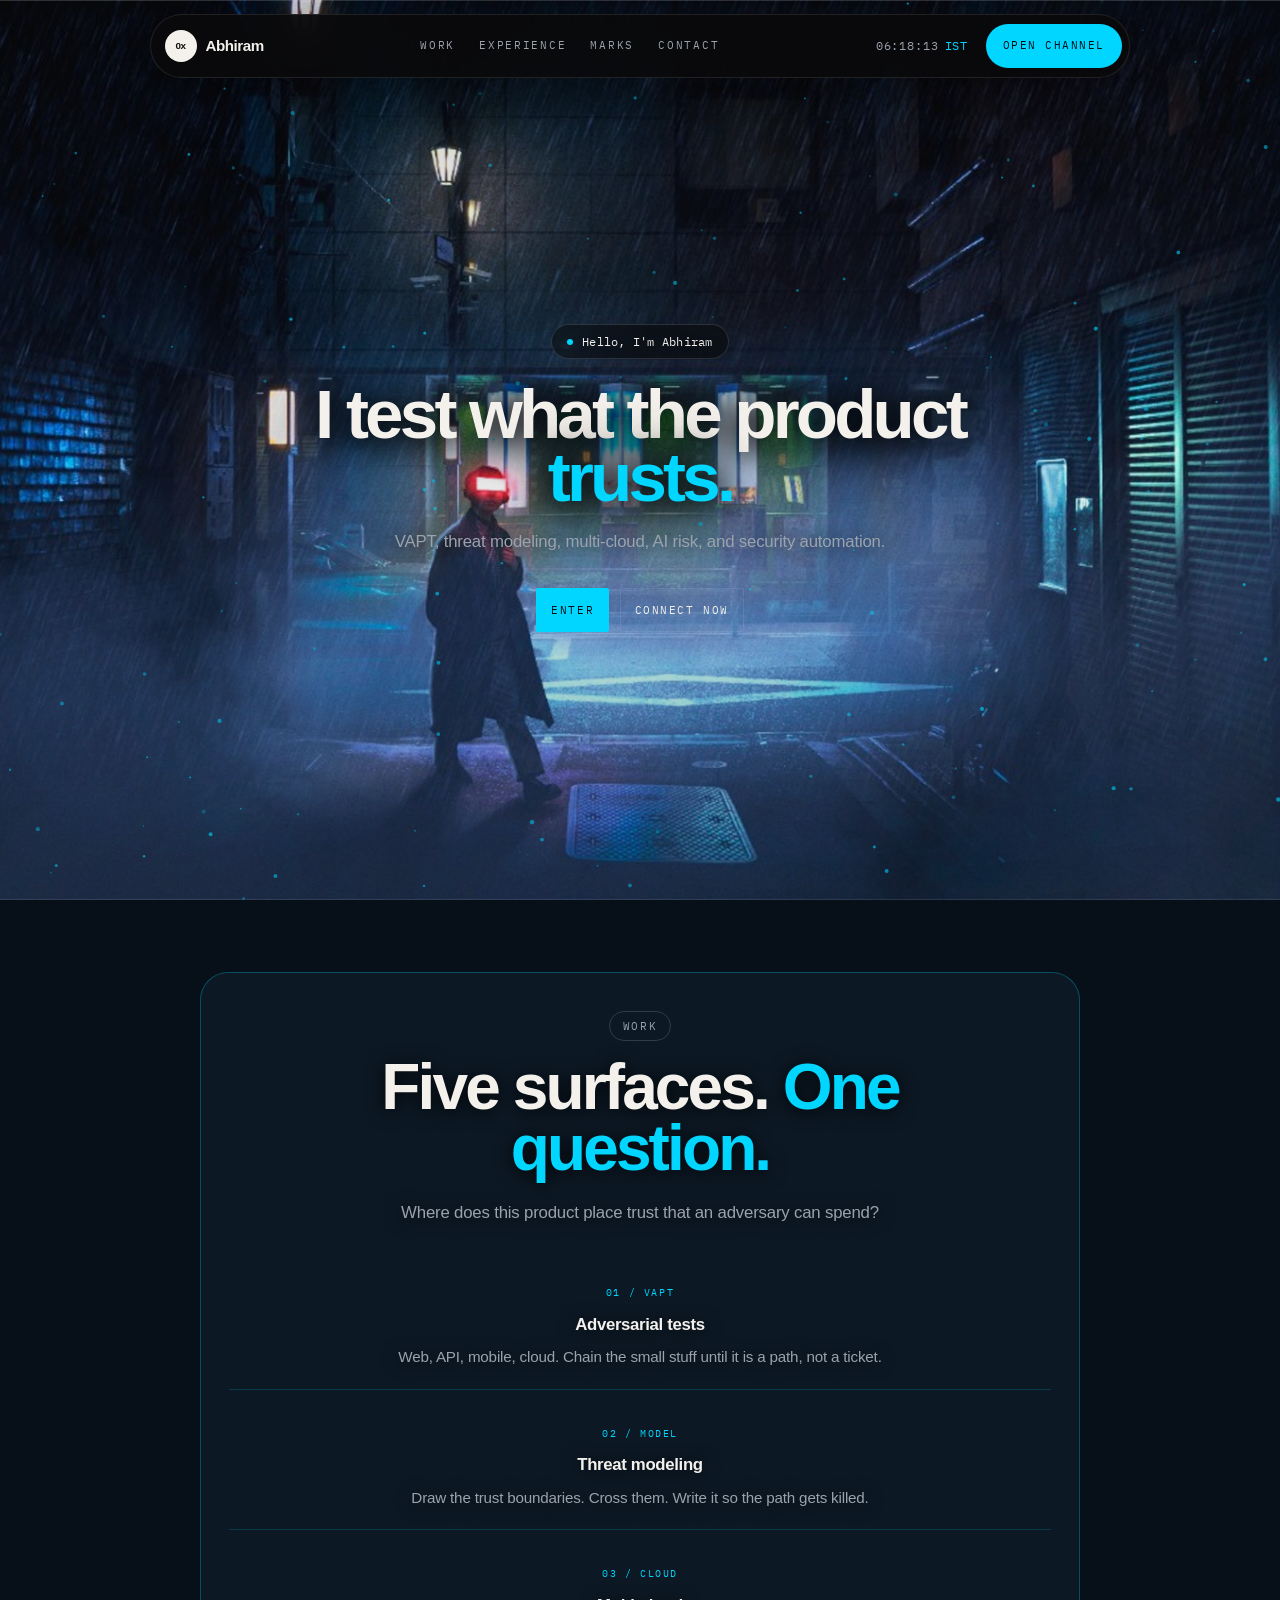
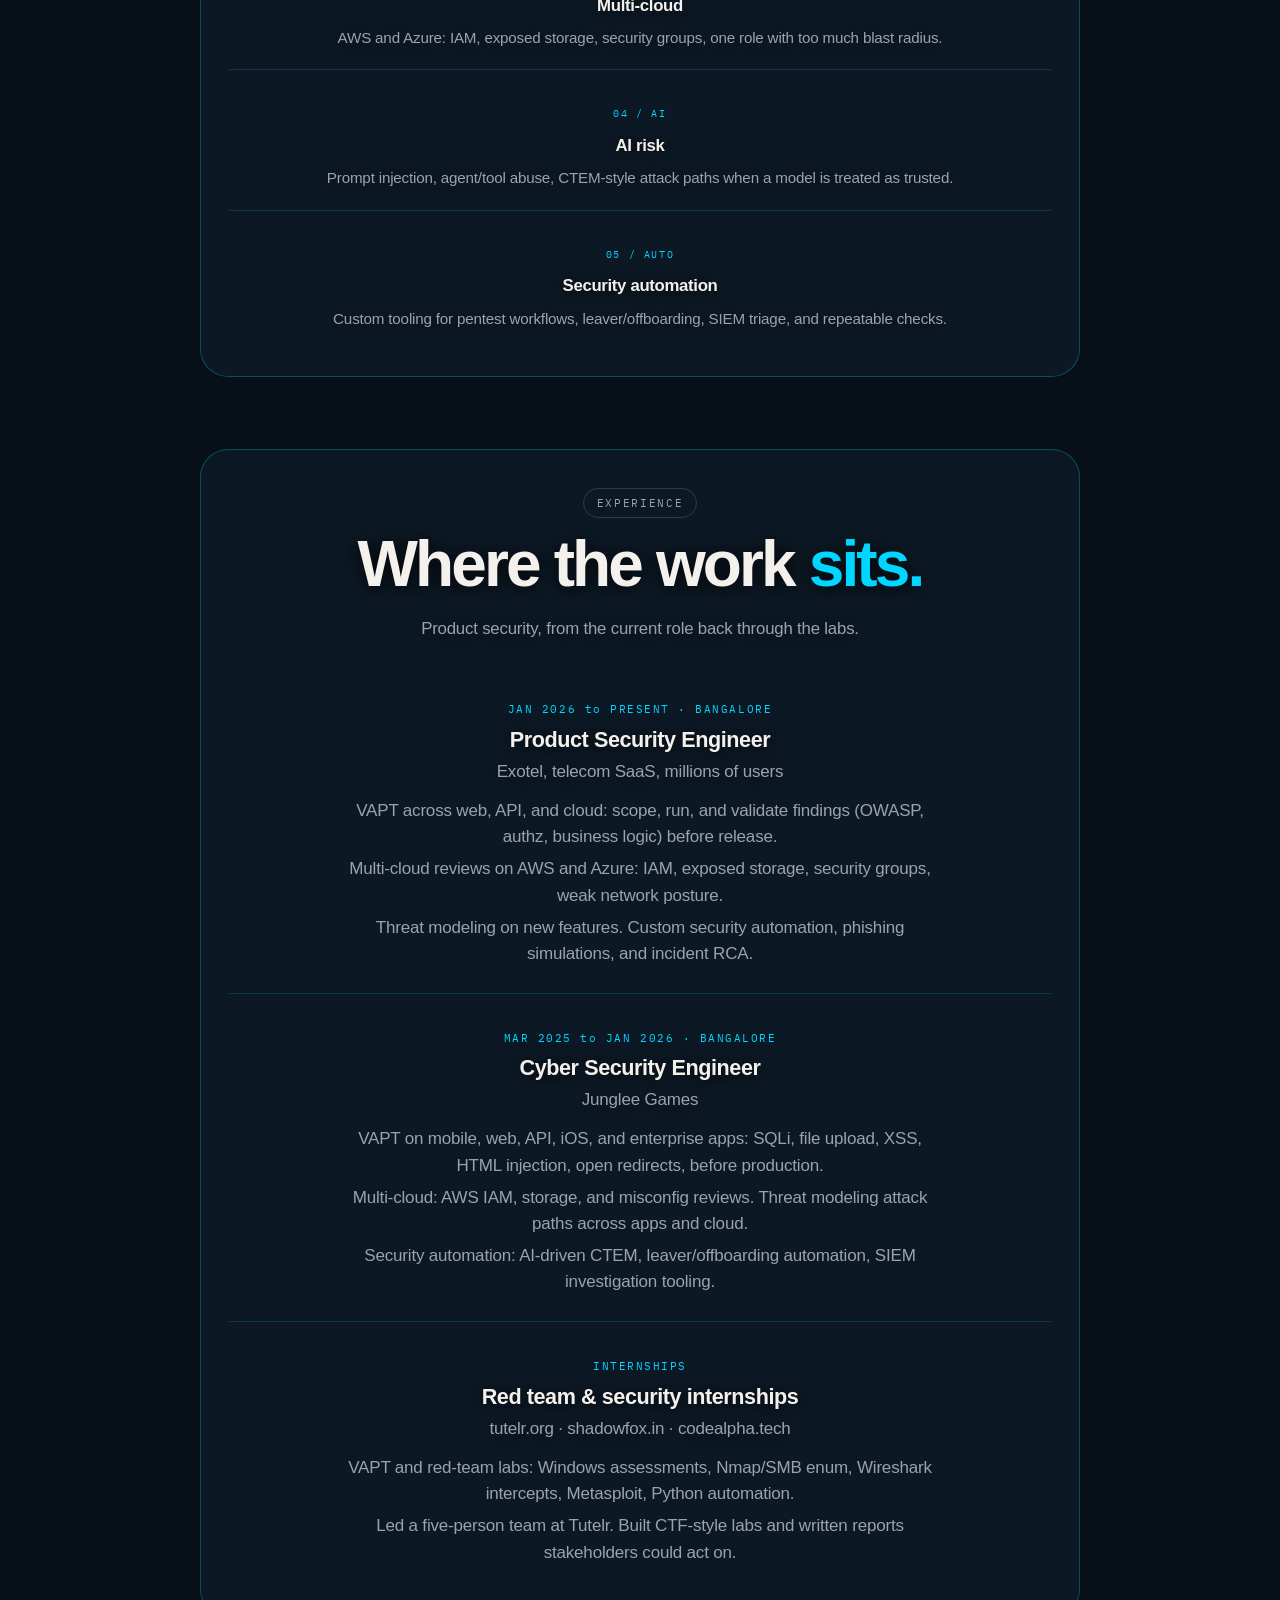
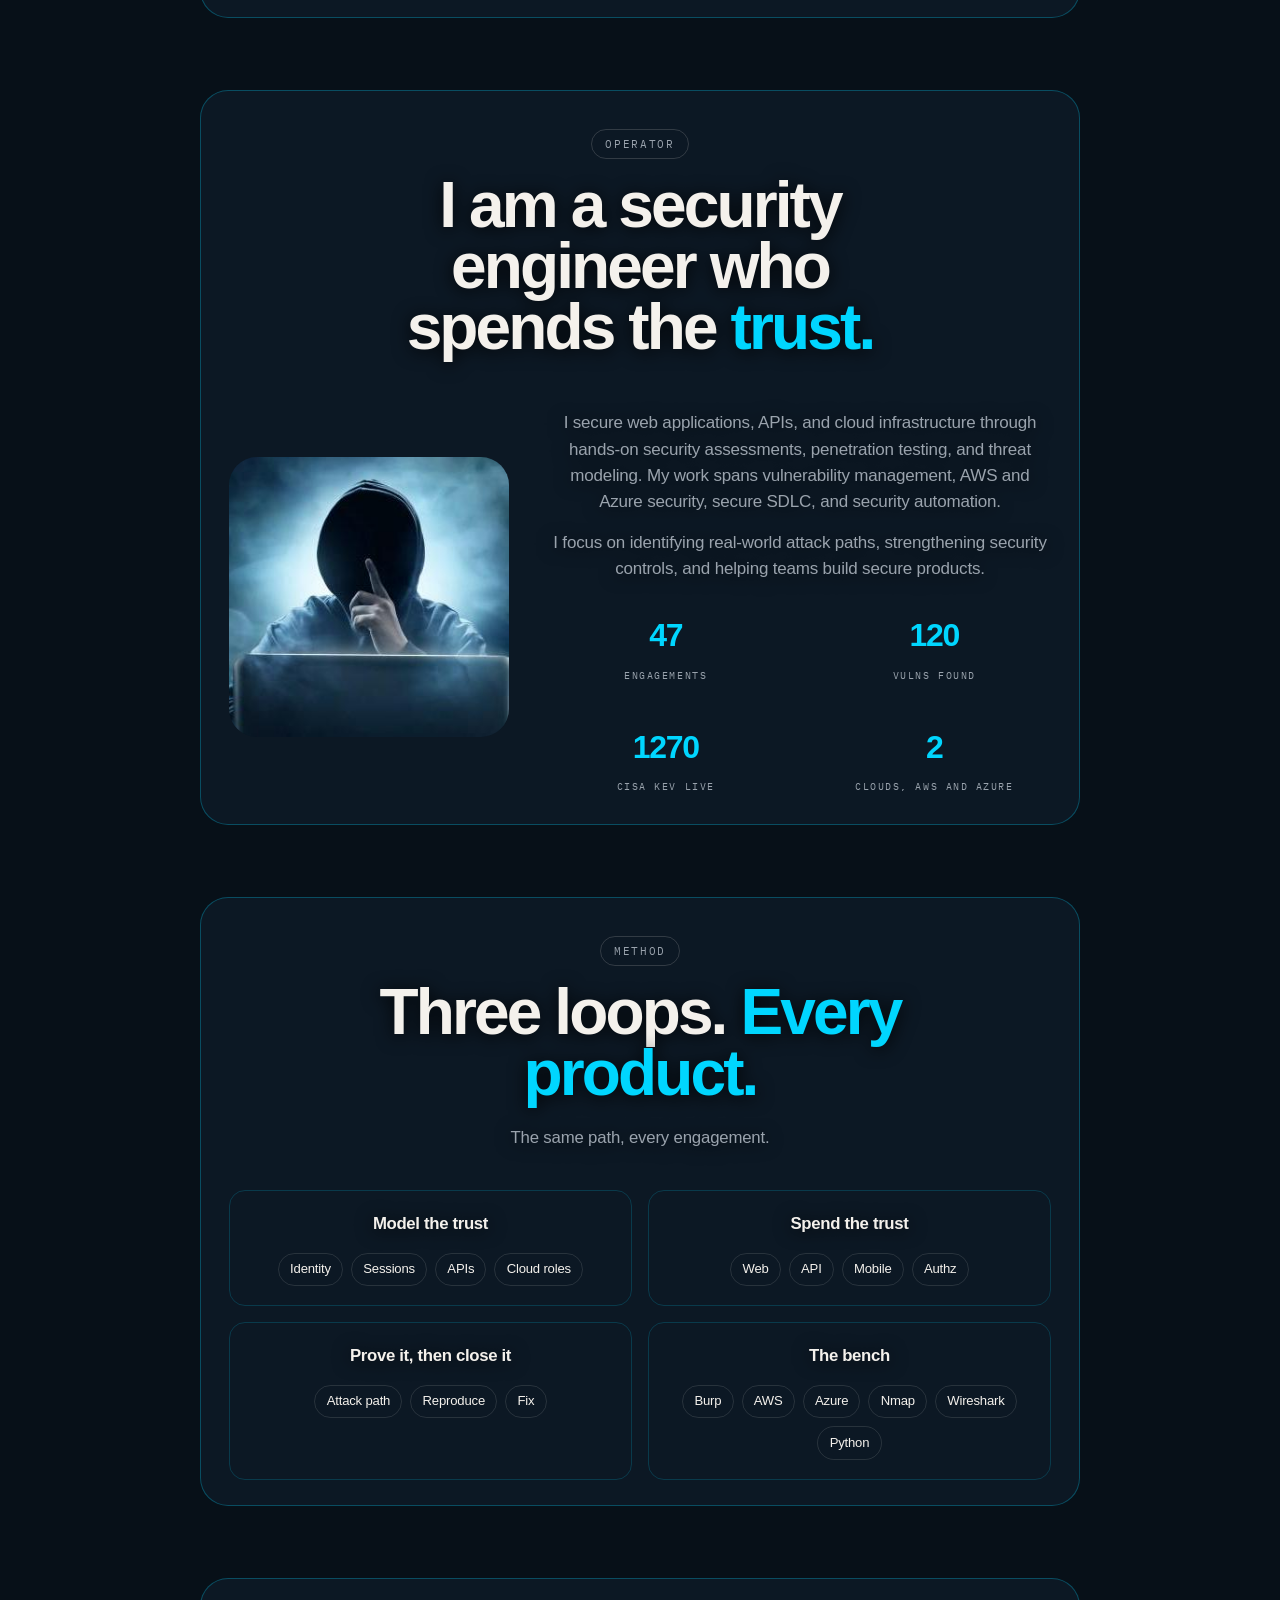
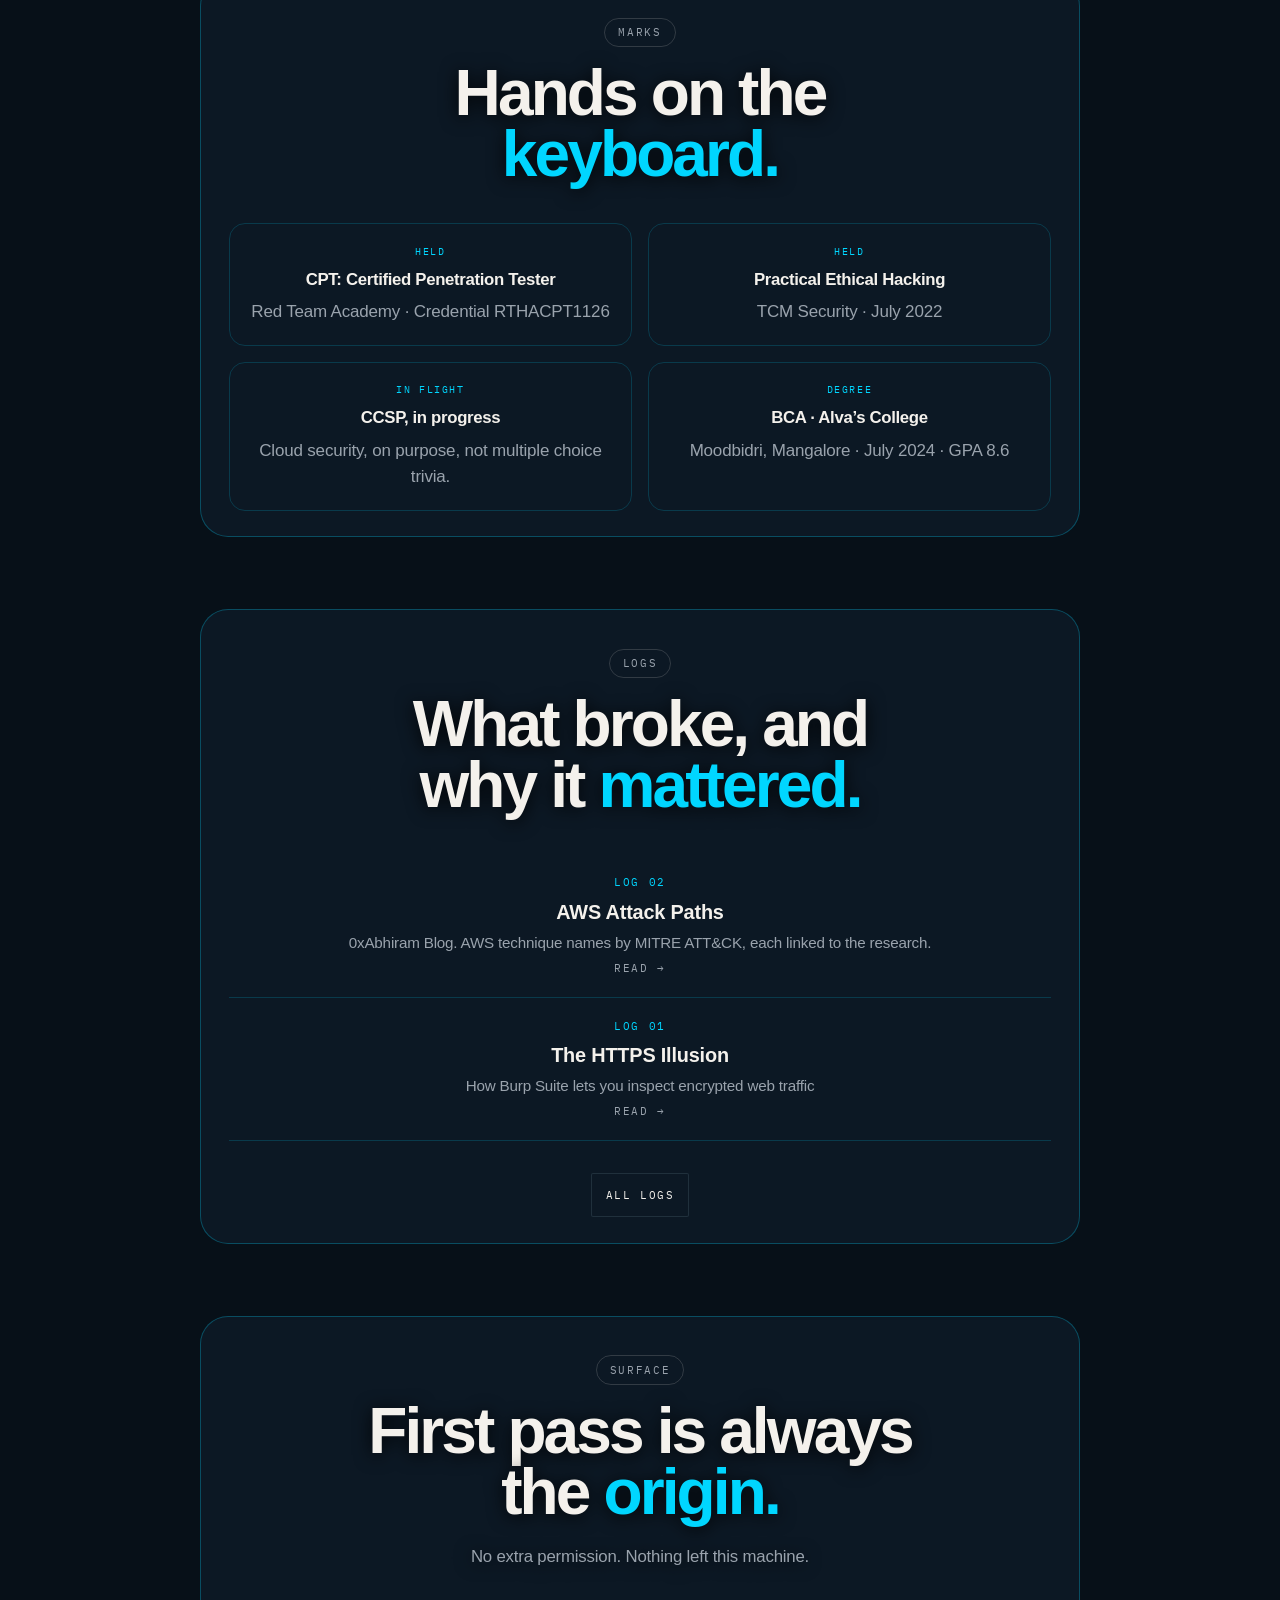
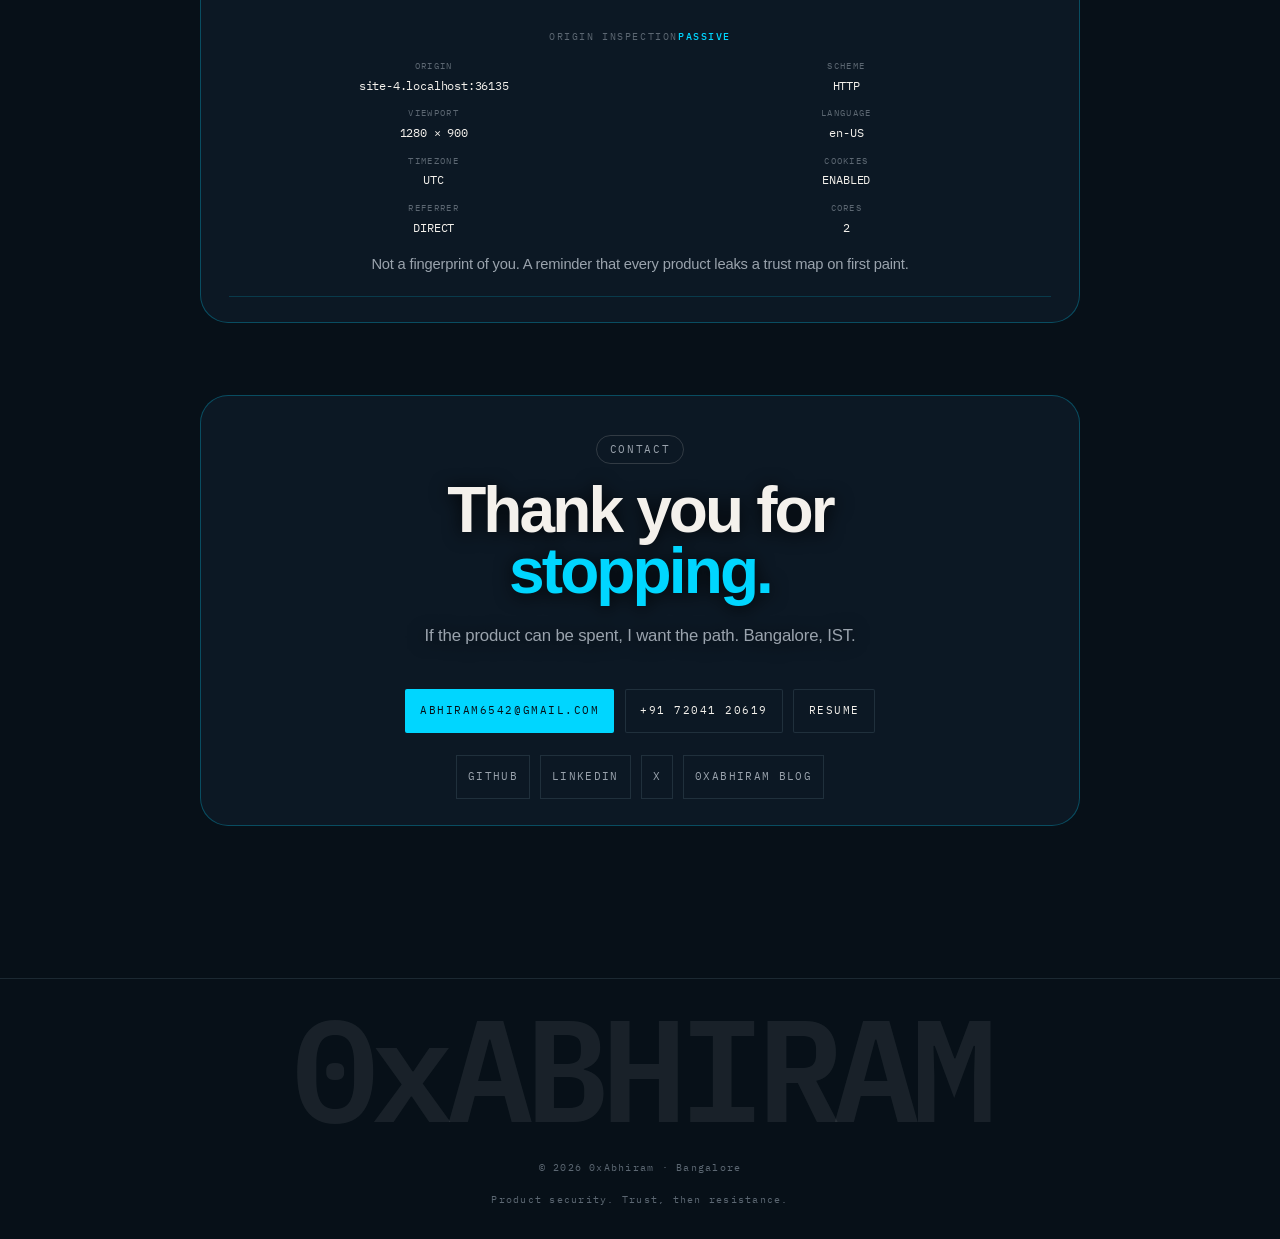
==== commit 5ecaf928: "Ship the night background and match the site color to it. The search title, keywords, robots.txt, ll" ====
--- a/index.html
+++ b/index.html
@@ -18,7 +18,7 @@
 <link rel="me" href="https://github.com/0xabhiram">
 <link rel="me" href="https://www.linkedin.com/in/Abhiramss">
 <link rel="me" href="https://x.com/AbhiramSScr7">
-<meta name="theme-color" content="#050505">
+<meta name="theme-color" content="#071018">
 <meta name="color-scheme" content="dark">
 
 <meta property="og:type" content="profile">
@@ -126,7 +126,7 @@
 <link rel="preconnect" href="https://fonts.googleapis.com">
 <link rel="preconnect" href="https://fonts.gstatic.com" crossorigin>
 <link href="https://fonts.googleapis.com/css2?family=IBM+Plex+Mono:wght@400;500&display=swap" rel="stylesheet">
-<link rel="stylesheet" href="./css/site.css?v=54">
+<link rel="stylesheet" href="./css/site.css?v=69">
 <noscript>
   <style>.reveal { opacity: 1 !important; transform: none !important; }</style>
 </noscript>
@@ -327,7 +327,7 @@
     <span>Product security. Trust, then resistance.</span>
   </footer>
 </div>
-<script src="./js/site.js?v=33"></script>
-<script src="./js/motion.js?v=57"></script>
+<script src="./js/site.js?v=69"></script>
+<script src="./js/motion.js?v=69"></script>
 </body>
 </html>
--- a/css/site.css
+++ b/css/site.css
@@ -1,10 +1,10 @@
 :root {
-  --bg: #050505;
+  --bg: #071018;
   --fg: #f4f1ec;
-  --muted: #8b8580;
-  --faint: #4d4844;
-  --line: rgba(244, 241, 236, 0.1);
-  --accent: #ff453a;
+  --muted: #9aa3ad;
+  --faint: #5c6772;
+  --line: rgba(180, 220, 235, 0.12);
+  --accent: #00d6ff;
   --ui: -apple-system, BlinkMacSystemFont, "SF Pro Display", "Segoe UI", Roboto, Helvetica, Arial, sans-serif;
   --mono: "IBM Plex Mono", ui-monospace, Menlo, monospace;
   --nav-h: 4.25rem;
@@ -43,7 +43,7 @@
 .skip { position: absolute; left: -999px; }
 .skip:focus {
   left: 1rem; top: 1rem; z-index: 80;
-  background: var(--accent); color: #fff; padding: .5rem .8rem;
+  background: var(--accent); color: #041018; padding: .5rem .8rem;
 }
 
 #field {
@@ -94,12 +94,12 @@
 .cta {
   display: inline-flex; align-items: center; justify-content: center;
   font-size: .68rem; letter-spacing: .14em; text-transform: uppercase;
-  background: var(--accent); color: #fff; padding: .62rem .95rem;
+  background: var(--accent); color: #041018; padding: .62rem .95rem;
   min-height: 44px;
   border-radius: 2px;
   transition: transform .2s var(--ease), box-shadow .2s;
 }
-.cta:hover { transform: translateY(-1px); box-shadow: 0 10px 30px rgba(255,69,58,.28); }
+.cta:hover { transform: translateY(-1px); box-shadow: 0 10px 30px rgba(0,214,255,.28); }
 .cta:active { transform: scale(0.98); }
 .cta.ghost {
   background: transparent; color: var(--fg);
@@ -125,10 +125,10 @@
 .meta > span:nth-child(2)::before { content: none; margin: 0; }
 .pip {
   width: 6px; height: 6px; border-radius: 50%; background: var(--accent);
-  box-shadow: 0 0 0 0 rgba(255,69,58,.5);
+  box-shadow: 0 0 0 0 rgba(0,214,255,.5);
   animation: pip 1.8s ease-in-out infinite;
 }
-@keyframes pip { 50% { box-shadow: 0 0 0 8px rgba(255,69,58,0); } }
+@keyframes pip { 50% { box-shadow: 0 0 0 8px rgba(0,214,255,0); } }
 h1 {
   font-size: clamp(2.35rem, 11vw, 7.4rem);
   font-weight: 560;
@@ -175,7 +175,7 @@
 .panel {
   position: relative;
   z-index: 3;
-  background: #0c0c0c;
+  background: #0c1824;
   border: 1px solid var(--line);
   padding: 1.15rem 1.2rem;
 }
@@ -199,7 +199,7 @@
   min-height: 100%;
   transition: border-color .2s;
 }
-.card:hover, .card:active { border-color: rgba(255,69,58,.45); }
+.card:hover, .card:active { border-color: rgba(0,214,255,.45); }
 .idx { font-size: .62rem; color: var(--accent); letter-spacing: .16em; margin-bottom: .7rem; }
 .card h3, .job h3, .mark h3 { font-size: 1.05rem; font-weight: 590; letter-spacing: -.02em; }
 .card p { color: var(--muted); margin-top: .45rem; font-size: .95rem; }
@@ -400,7 +400,7 @@
   height: 100%;
   pointer-events: none;
 }
-body { background: #050505; }
+body { background: #071018; }
 #field, .wash, .cursor { display: none; }
 .hero {
   position: relative;
@@ -416,9 +416,13 @@
   border-top: 0;
 }
 .hero {
-  background:
-    linear-gradient(180deg, rgba(5,5,5,.28) 0%, rgba(5,5,5,.08) 42%, rgba(5,5,5,.55) 100%),
-    url('../hero.jpg') center 58% / cover no-repeat;
+  background-color: #071018;
+  background-image:
+    linear-gradient(180deg, rgba(0,0,0,.18) 0%, rgba(0,0,0,.04) 46%, rgba(0,0,0,.28) 100%),
+    url('../hero.jpg?v=68');
+  background-repeat: no-repeat;
+  background-position: center, center center;
+  background-size: 100% 100%, cover;
 }
 .hero::before { content: none; }
 .hero-copy {
@@ -481,8 +485,8 @@
 }
 html.motion .hero h1 .acc { animation: ember 3.2s ease-in-out 1.2s infinite; }
 @keyframes ember {
-  0%, 100% { text-shadow: 0 0 0 rgba(255, 69, 58, 0); }
-  50% { text-shadow: 0 0 18px rgba(255, 69, 58, .55); }
+  0%, 100% { text-shadow: 0 0 0 rgba(0, 214, 255, 0); }
+  50% { text-shadow: 0 0 18px rgba(0, 214, 255, .55); }
 }
 html.motion .lift .piece {
   opacity: 0;
@@ -501,8 +505,8 @@
   padding: 2.4rem 1.75rem 1.6rem;
   text-align: center;
   scroll-margin-top: 6.5rem;
-  background: #0c0c0e;
-  border: 1px solid rgba(255, 69, 58, .28);
+  background: #0c1824;
+  border: 1px solid rgba(0, 214, 255, .28);
   border-radius: 28px;
   backdrop-filter: none;
   box-shadow: none;
@@ -521,7 +525,7 @@
 html.cursor-on .cursor { display: block; }
 html.cursor-on .cursor.on {
   width: 44px; height: 44px; margin: -22px 0 0 -22px;
-  background: rgba(255,69,58,.18);
+  background: rgba(0,214,255,.18);
 }
 @media (max-width: 1100px) {
   .nav .clock { display: none; }
@@ -551,7 +555,7 @@
   border-radius: 0;
   background: transparent;
   border: 0;
-  border-bottom: 1px solid rgba(255, 69, 58, .18);
+  border-bottom: 1px solid rgba(0, 214, 255, .18);
   backdrop-filter: none;
   -webkit-backdrop-filter: none;
   box-shadow: none;
@@ -561,7 +565,7 @@
 .work .card:last-child,
 .jobs .job:last-child { border-bottom: 0; }
 .tools .card, .marks .mark {
-  border: 1px solid rgba(255, 69, 58, .18);
+  border: 1px solid rgba(0, 214, 255, .18);
   border-radius: 16px;
   padding: 1.2rem 1rem;
 }
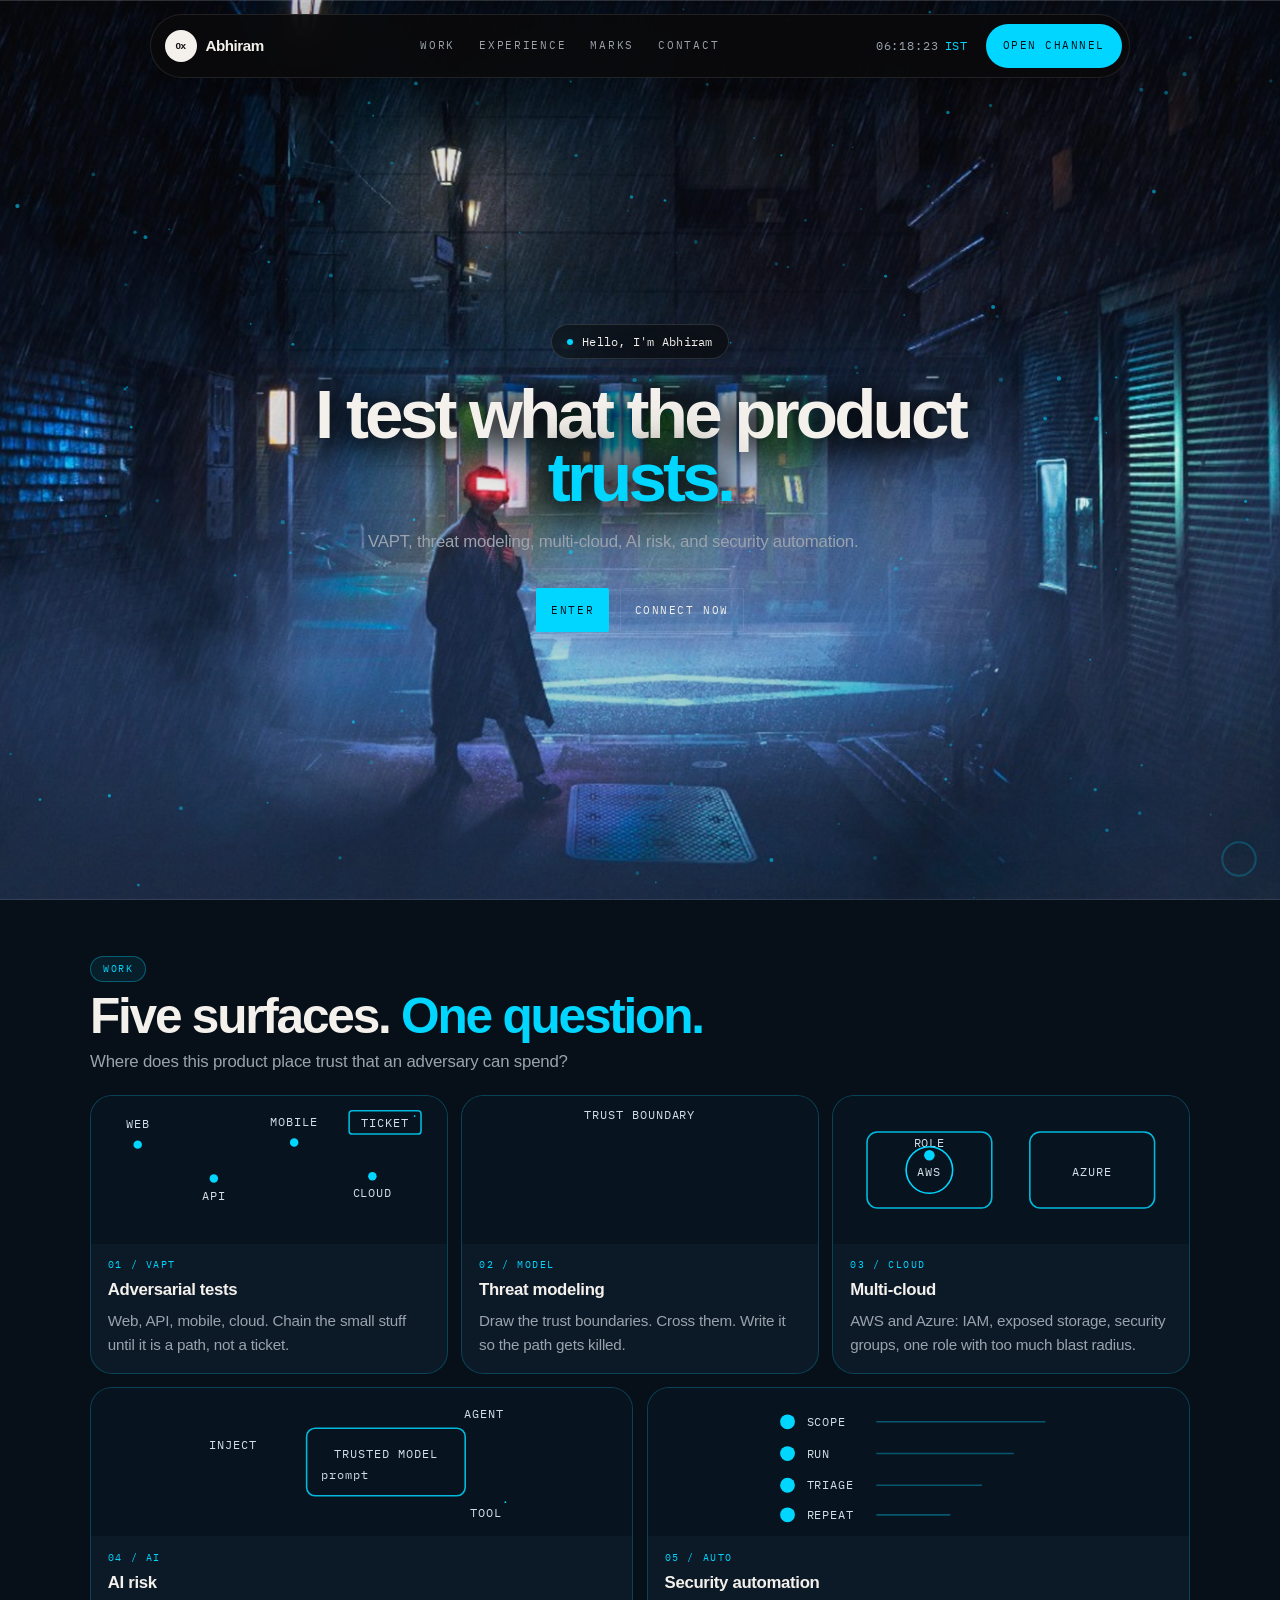
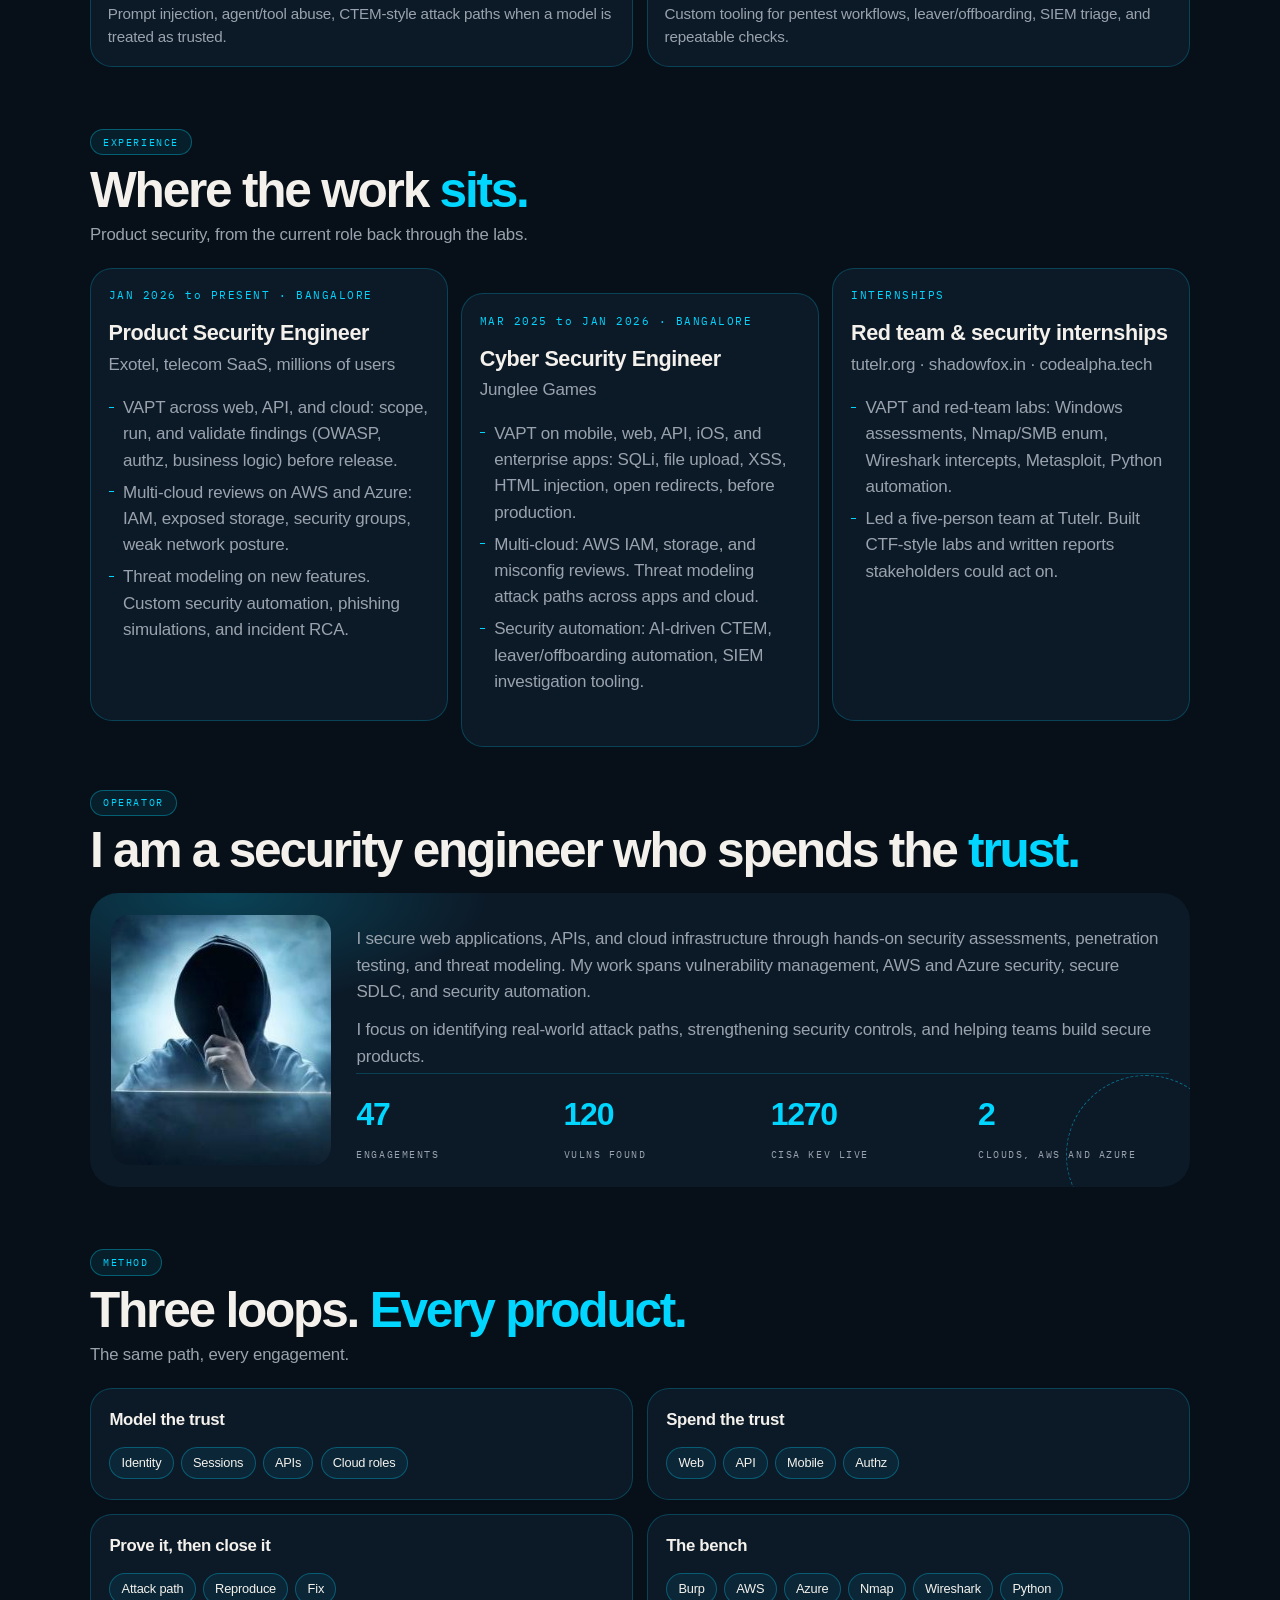
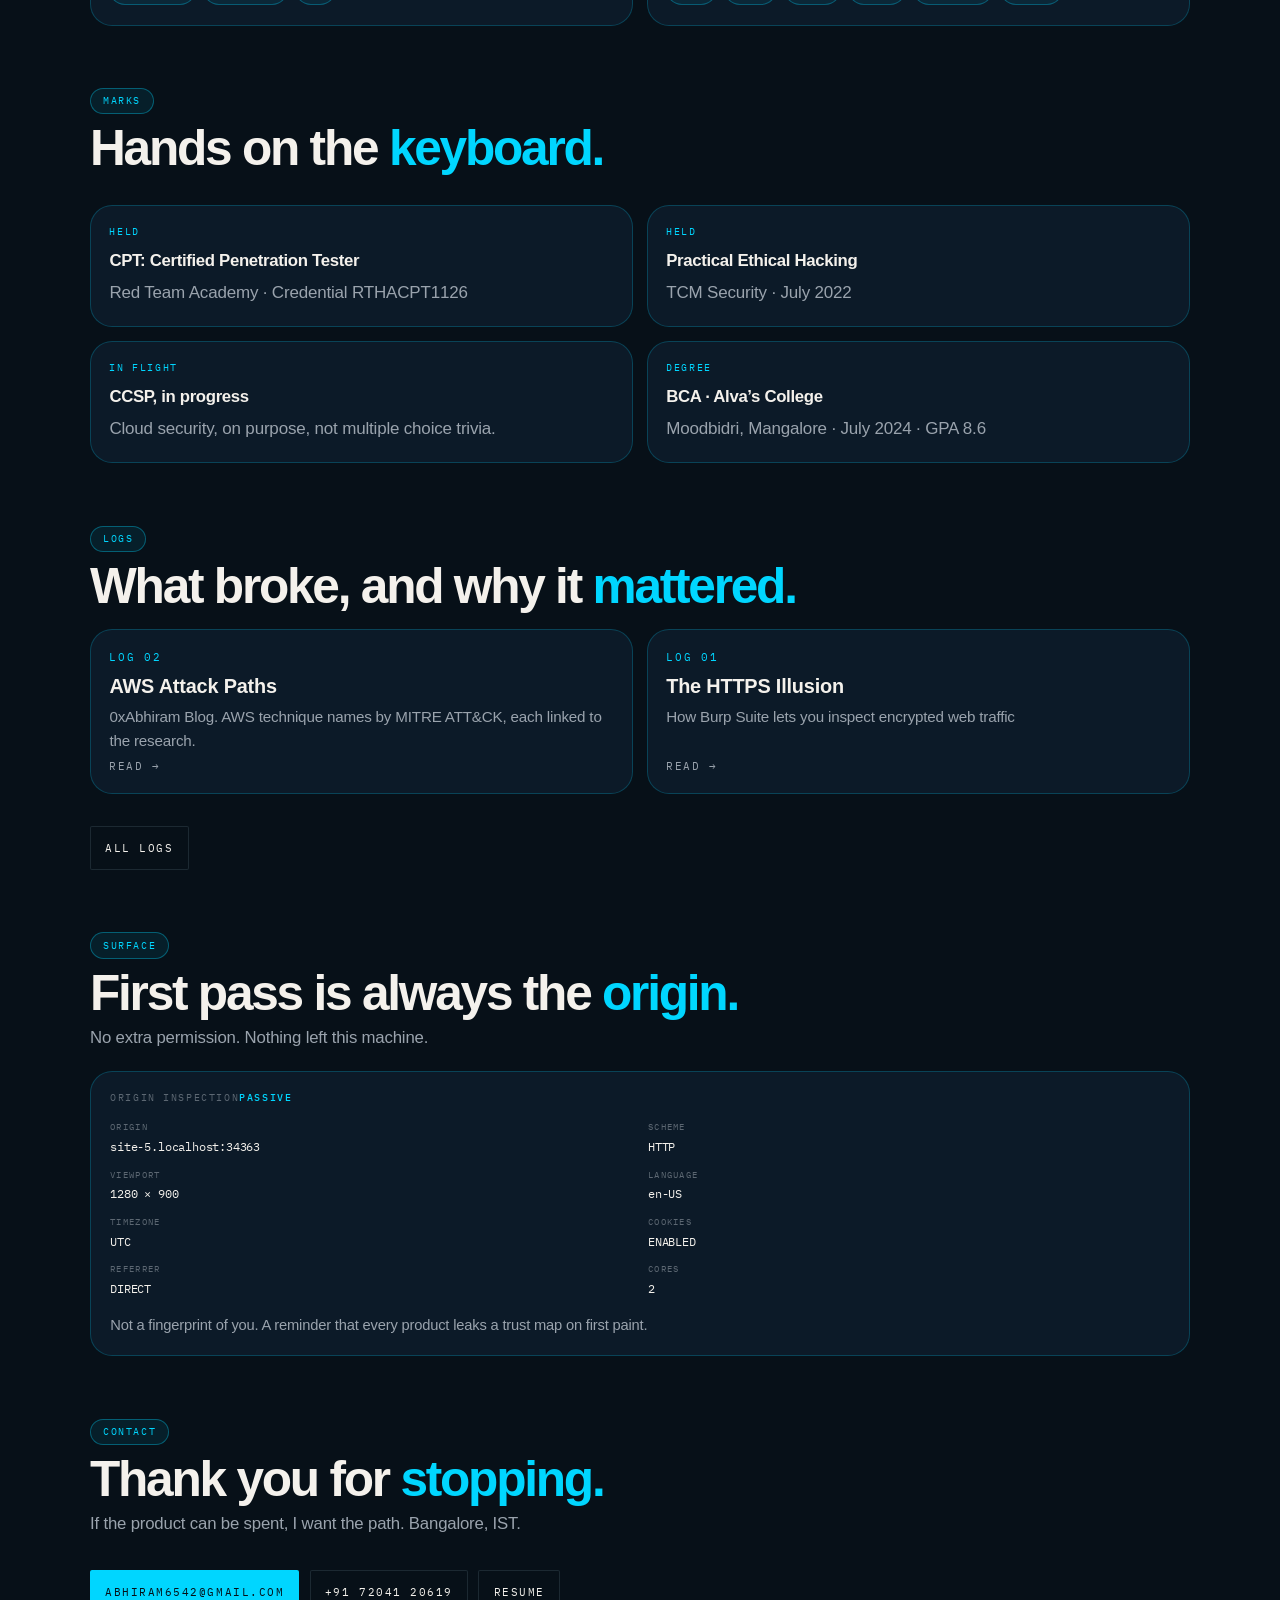
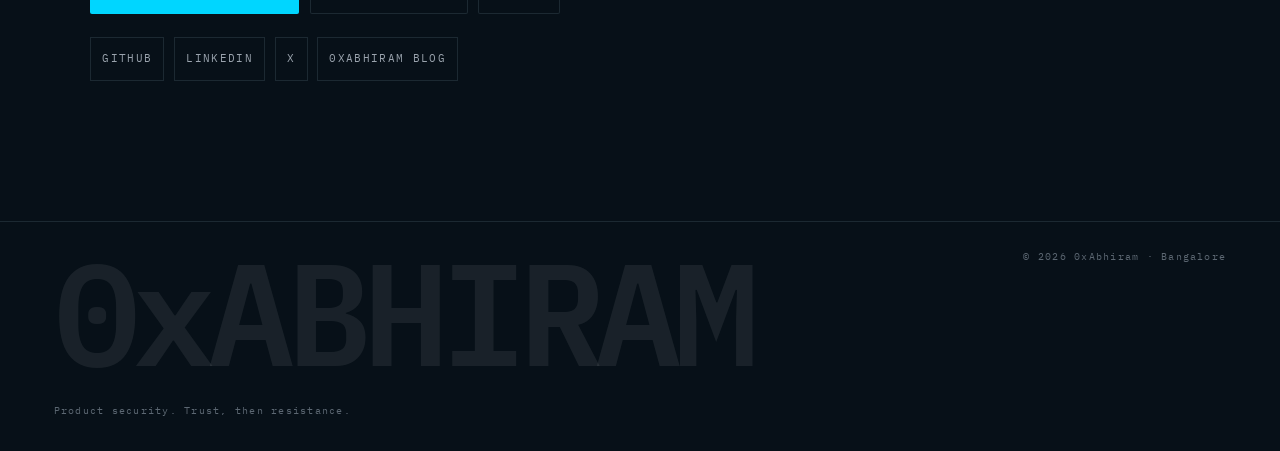
==== commit 990b510e: "Restyle the lower page as a card grid so it no longer reads as one centered panel. Co-authored-by: C" ====
--- a/index.html
+++ b/index.html
@@ -126,7 +126,7 @@
 <link rel="preconnect" href="https://fonts.googleapis.com">
 <link rel="preconnect" href="https://fonts.gstatic.com" crossorigin>
 <link href="https://fonts.googleapis.com/css2?family=IBM+Plex+Mono:wght@400;500&display=swap" rel="stylesheet">
-<link rel="stylesheet" href="./css/site.css?v=69">
+<link rel="stylesheet" href="./css/site.css?v=76">
 <noscript>
   <style>.reveal { opacity: 1 !important; transform: none !important; }</style>
 </noscript>
@@ -174,11 +174,11 @@
         <p class="lede">Where does this product place trust that an adversary can spend?</p>
       </div>
       <div class="work">
-        <article class="card"><div class="idx">01 / VAPT</div><h3>Adversarial tests</h3><p>Web, API, mobile, cloud. Chain the small stuff until it is a path, not a ticket.</p></article>
-        <article class="card"><div class="idx">02 / MODEL</div><h3>Threat modeling</h3><p>Draw the trust boundaries. Cross them. Write it so the path gets killed.</p></article>
-        <article class="card"><div class="idx">03 / CLOUD</div><h3>Multi-cloud</h3><p>AWS and Azure: IAM, exposed storage, security groups, one role with too much blast radius.</p></article>
-        <article class="card"><div class="idx">04 / AI</div><h3>AI risk</h3><p>Prompt injection, agent/tool abuse, CTEM-style attack paths when a model is treated as trusted.</p></article>
-        <article class="card"><div class="idx">05 / AUTO</div><h3>Security automation</h3><p>Custom tooling for pentest workflows, leaver/offboarding, SIEM triage, and repeatable checks.</p></article>
+        <article class="card"><div class="shape" aria-hidden="true"><svg viewBox="0 0 320 140"><circle cx="36" cy="46" r="4"/><text x="36" y="30" text-anchor="middle">WEB</text><circle cx="108" cy="78" r="4"/><text x="108" y="98" text-anchor="middle">API</text><circle cx="184" cy="44" r="4"/><text x="184" y="28" text-anchor="middle">MOBILE</text><circle cx="258" cy="76" r="4"/><text x="258" y="96" text-anchor="middle">CLOUD</text><path class="draw" pathLength="100" d="M36 46 L108 78 L184 44 L258 76"/><g transform="translate(236,14)"><rect class="ticket" width="68" height="22" rx="3"/><text x="34" y="15" text-anchor="middle">TICKET</text><path class="draw late" pathLength="100" d="M6 17 L62 5"/></g></svg></div><div class="idx">01 / VAPT</div><h3>Adversarial tests</h3><p>Web, API, mobile, cloud. Chain the small stuff until it is a path, not a ticket.</p></article>
+        <article class="card"><div class="shape" aria-hidden="true"><svg viewBox="0 0 320 140"><text x="160" y="22" text-anchor="middle">TRUST BOUNDARY</text><rect class="draw" pathLength="100" x="78" y="32" width="164" height="78" rx="8"/><path class="draw late" pathLength="100" d="M28 108 L292 36"/><path class="draw later" pathLength="100" d="M146 64 L166 84 M166 64 L146 84"/></svg></div><div class="idx">02 / MODEL</div><h3>Threat modeling</h3><p>Draw the trust boundaries. Cross them. Write it so the path gets killed.</p></article>
+        <article class="card"><div class="shape" aria-hidden="true"><svg viewBox="0 0 320 140"><rect class="box" x="24" y="34" width="118" height="72" rx="10"/><text x="83" y="76" text-anchor="middle">AWS</text><rect class="box" x="178" y="34" width="118" height="72" rx="10"/><text x="237" y="76" text-anchor="middle">AZURE</text><circle class="role" cx="83" cy="56" r="5"/><text x="83" y="48" text-anchor="middle">ROLE</text><circle class="blast" cx="83" cy="70" r="22"/></svg></div><div class="idx">03 / CLOUD</div><h3>Multi-cloud</h3><p>AWS and Azure: IAM, exposed storage, security groups, one role with too much blast radius.</p></article>
+        <article class="card"><div class="shape" aria-hidden="true"><svg viewBox="0 0 320 140"><rect class="box" x="108" y="38" width="150" height="64" rx="8"/><text x="183" y="66" text-anchor="middle">TRUSTED MODEL</text><text class="typed" x="122" y="86">prompt</text><path class="draw" pathLength="100" d="M16 70 H100"/><text x="16" y="58">INJECT</text><path class="draw late" pathLength="100" d="M258 70 L292 36"/><text x="276" y="28" text-anchor="middle">AGENT</text><path class="draw later" pathLength="100" d="M258 70 L296 108"/><text x="278" y="122" text-anchor="middle">TOOL</text></svg></div><div class="idx">04 / AI</div><h3>AI risk</h3><p>Prompt injection, agent/tool abuse, CTEM-style attack paths when a model is treated as trusted.</p></article>
+        <article class="card"><div class="shape" aria-hidden="true"><svg viewBox="0 0 320 140"><g class="row r1"><circle cx="36" cy="32" r="7"/><path class="tick" pathLength="100" d="M32 32 l3 3 l6-7"/><text x="54" y="36">SCOPE</text><line x1="120" y1="32" x2="280" y2="32"/></g><g class="row r2"><circle cx="36" cy="62" r="7"/><path class="tick" pathLength="100" d="M32 62 l3 3 l6-7"/><text x="54" y="66">RUN</text><line x1="120" y1="62" x2="250" y2="62"/></g><g class="row r3"><circle cx="36" cy="92" r="7"/><path class="tick" pathLength="100" d="M32 92 l3 3 l6-7"/><text x="54" y="96">TRIAGE</text><line x1="120" y1="92" x2="220" y2="92"/></g><g class="row r4"><circle cx="36" cy="120" r="7"/><path class="tick" pathLength="100" d="M32 120 l3 3 l6-7"/><text x="54" y="124">REPEAT</text><line x1="120" y1="120" x2="190" y2="120"/></g></svg></div><div class="idx">05 / AUTO</div><h3>Security automation</h3><p>Custom tooling for pentest workflows, leaver/offboarding, SIEM triage, and repeatable checks.</p></article>
       </div>
     </section>
 
@@ -285,7 +285,7 @@
           <div class="go">READ →</div>
         </a>
       </div>
-      <div class="actions" style="justify-content:center"><a class="cta ghost" href="https://0xabhiram-blogs.vercel.app/" target="_blank" rel="noopener">All logs</a></div>
+      <div class="actions"><a class="cta ghost" href="https://0xabhiram-blogs.vercel.app/" target="_blank" rel="noopener">All logs</a></div>
     </section>
 
     <section id="surface">
@@ -307,7 +307,7 @@
         <h2>Thank you for <span>stopping.</span></h2>
         <p class="lede">If the product can be spent, I want the path. Bangalore, IST.</p>
       </div>
-      <div class="actions" style="justify-content:center">
+      <div class="actions">
         <a class="cta" href="mailto:abhiram6542@gmail.com">abhiram6542@gmail.com</a>
         <a class="cta ghost" href="tel:+917204120619">+91 72041 20619</a>
         <a class="cta ghost" href="./resume/Abhiram_SS-CV.pdf" target="_blank" rel="noopener">Resume</a>
@@ -320,6 +320,13 @@
       </div>
     </section>
   </main>
+
+  <div class="dial" aria-hidden="true">
+    <svg viewBox="0 0 44 44">
+      <circle class="dial-track" cx="22" cy="22" r="16"></circle>
+      <circle class="dial-val" id="scrollRing" cx="22" cy="22" r="16"></circle>
+    </svg>
+  </div>
 
   <footer class="foot">
     <p class="giant">0xABHIRAM</p>
@@ -328,6 +335,6 @@
   </footer>
 </div>
 <script src="./js/site.js?v=69"></script>
-<script src="./js/motion.js?v=69"></script>
+<script src="./js/motion.js?v=73"></script>
 </body>
 </html>
--- a/css/site.css
+++ b/css/site.css
@@ -480,8 +480,8 @@
 html.motion .hero-copy > :nth-child(3) { animation-delay: .56s; }
 html.motion .hero-copy > :nth-child(4) { animation-delay: .72s; }
 @keyframes arrive {
-  from { opacity: 0; filter: blur(8px); }
-  to { opacity: 1; filter: blur(0); }
+  from { opacity: 0; }
+  to { opacity: 1; }
 }
 html.motion .hero h1 .acc { animation: ember 3.2s ease-in-out 1.2s infinite; }
 @keyframes ember {
@@ -490,25 +490,22 @@
 }
 html.motion .lift .piece {
   opacity: 0;
-  transform: translateY(16px);
-  filter: blur(6px);
+  transform: translateY(10px);
 }
 html.motion .lift.in .piece {
   opacity: 1;
   transform: none;
-  filter: blur(0);
-  transition: opacity .6s var(--ease), transform .6s var(--ease), filter .6s var(--ease);
+  transition: opacity .45s var(--ease), transform .45s var(--ease);
 }
 section:not(.hero) {
-  width: min(880px, calc(100% - 2.5rem));
-  margin: 4.5rem auto;
-  padding: 2.4rem 1.75rem 1.6rem;
-  text-align: center;
+  width: min(1100px, calc(100% - 2.5rem));
+  margin: 3.4rem auto;
+  padding: 0 0 0.4rem;
+  text-align: left;
   scroll-margin-top: 6.5rem;
-  background: #0c1824;
-  border: 1px solid rgba(0, 214, 255, .28);
-  border-radius: 28px;
-  backdrop-filter: none;
+  background: transparent;
+  border: 0;
+  border-radius: 0;
   box-shadow: none;
 }
 .cursor {
@@ -532,83 +529,219 @@
   .links { gap: .75rem; }
   .links a { letter-spacing: .08em; font-size: .58rem; }
 }
-.sec-head { text-align: center; margin-bottom: 2.4rem; }
-h2, .lede, .card h3, .card p, .job h3, .job .org, .about p {
-  text-shadow: 0 2px 18px rgba(0,0,0,.9);
-}
-.sec-head h2, .about h2 { max-width: 16ch; margin-inline: auto; }
+.sec-head { text-align: left; margin-bottom: 1.2rem; }
+.sec-head h2, .about h2 {
+  max-width: none;
+  margin: 0;
+  text-align: left;
+  font-size: clamp(2rem, 4vw, 3.1rem);
+}
 .sec-head h2 span, .about h2 span, h1 .acc { color: var(--accent); }
 .pill {
-  display: inline-flex; align-items: center;
-  border: 1px solid rgba(244,241,236,.16);
+  display: inline-flex;
+  align-items: center;
+  border: 1px solid rgba(0, 214, 255, .35);
   border-radius: 999px;
-  padding: .35rem .8rem;
-  margin-bottom: 1rem;
-  font-family: var(--mono); font-size: .66rem;
-  letter-spacing: .16em; text-transform: uppercase; color: var(--muted);
-}
-.sec-head .lede { margin-inline: auto; }
-.work, .jobs, .tools, .marks { display: grid; gap: 1rem; }
-.work { grid-template-columns: 1fr; }
-.tools, .marks { grid-template-columns: 1fr 1fr; }
+  padding: .28rem .75rem;
+  margin-bottom: .7rem;
+  font-family: var(--mono);
+  font-size: .62rem;
+  letter-spacing: .16em;
+  text-transform: uppercase;
+  color: var(--accent);
+  background: rgba(0, 214, 255, .08);
+}
+.sec-head .lede { margin: .5rem 0 0; text-align: left; max-width: 36rem; }
+.work, .jobs, .tools, .marks, #logList { display: grid; gap: .85rem; }
+.work { grid-template-columns: repeat(6, 1fr); }
+.work .card { grid-column: span 2; }
+.work .card:nth-child(4),
+.work .card:nth-child(5) { grid-column: span 3; }
+.tools, .marks, #logList { grid-template-columns: 1fr 1fr; }
+.jobs { grid-template-columns: repeat(3, 1fr); align-items: start; padding-bottom: .4rem; }
 .card, .job, .mark, .panel, .log {
-  border-radius: 0;
-  background: transparent;
-  border: 0;
-  border-bottom: 1px solid rgba(0, 214, 255, .18);
-  backdrop-filter: none;
-  -webkit-backdrop-filter: none;
+  background: #0c1a28;
+  border: 1px solid rgba(0, 214, 255, .22);
+  border-radius: 22px;
   box-shadow: none;
-  padding: 1.25rem .4rem;
-  text-align: center;
-}
-.work .card:last-child,
-.jobs .job:last-child { border-bottom: 0; }
+  text-align: left;
+}
+.work .card {
+  display: flex;
+  flex-direction: column;
+  min-height: 100%;
+  padding: 0 0 .2rem;
+  overflow: hidden;
+}
+.work .card .idx, .work .card h3, .work .card p { padding-inline: 1.05rem; }
+.work .card .idx { margin: .85rem 0 0; }
+.work .card h3 { margin: .3rem 0 0; }
+.work .card p { margin: .35rem 0 .85rem; text-align: left; }
+.shape {
+  height: 148px;
+  background: #07131e;
+}
+.shape svg { width: 100%; height: 100%; display: block; }
+.shape text {
+  fill: #d5dee6;
+  font-family: var(--mono);
+  font-size: 11px;
+  letter-spacing: .08em;
+}
+.shape circle { fill: #00d6ff; }
+.shape .box, .shape .ticket {
+  fill: none;
+  stroke: rgba(0, 214, 255, .85);
+  stroke-width: 1.5;
+}
+.shape line { stroke: rgba(0, 214, 255, .35); stroke-width: 1.5; }
+.shape .draw, .shape .tick {
+  fill: none;
+  stroke: #00d6ff;
+  stroke-width: 1.75;
+  stroke-linecap: round;
+  stroke-linejoin: round;
+  stroke-dasharray: 100;
+  stroke-dashoffset: 100;
+  animation: draw 3.2s ease-in-out infinite;
+}
+.shape .late { animation-delay: .7s; }
+.shape .later { animation-delay: 1.3s; }
+.shape .blast {
+  fill: none;
+  stroke: #00d6ff;
+  stroke-width: 1.5;
+  transform-origin: 83px 70px;
+  animation: blast 2.8s ease-in-out infinite;
+}
+.shape .role { fill: #00d6ff; }
+.shape .r1 .tick { animation-delay: .15s; }
+.shape .r2 .tick { animation-delay: .55s; }
+.shape .r3 .tick { animation-delay: .95s; }
+.shape .r4 .tick { animation-delay: 1.35s; }
+@keyframes draw {
+  0% { stroke-dashoffset: 100; }
+  18% { stroke-dashoffset: 0; }
+  86% { stroke-dashoffset: 0; }
+  100% { stroke-dashoffset: 100; }
+}
+@keyframes blast {
+  0%, 12% { transform: scale(.35); opacity: 1; }
+  68%, 100% { transform: scale(5.4); opacity: .25; }
+}
+.job {
+  display: flex;
+  flex-direction: column;
+  padding: 1.15rem 1.1rem 1.2rem;
+  min-height: 100%;
+}
+.job:nth-child(2) { margin-top: 1.6rem; }
+.job .when { margin-bottom: .45rem; }
+.job h3, .job .org, .job ul, .job li { text-align: left; }
+.job ul { max-width: none; margin: .7rem 0 0; }
+.job li { padding-left: .9rem; }
+.job li::before { display: block; }
 .tools .card, .marks .mark {
-  border: 1px solid rgba(0, 214, 255, .18);
-  border-radius: 16px;
-  padding: 1.2rem 1rem;
-}
-.panel header, .kv, .kv div { text-align: center; justify-content: center; }
-.job ul, .job li, .log, .panel, .kv, .note, .lede, h2, .card p, .about p, .mark p {
-  text-align: center;
-}
-.lede, h2, .prose, .note { margin-inline: auto; }
-.job ul { max-width: 38rem; margin: .8rem auto 0; }
-.job li { padding-left: 0; }
-.job li::before { display: none; }
+  display: block;
+  padding: 1.15rem 1.15rem 1.25rem;
+  border-radius: 22px;
+}
+.mark .st { margin-bottom: .55rem; }
+.mark h3, .mark p { text-align: left; }
+.mark p { margin-top: .35rem; }
 .log {
   display: flex;
   flex-direction: column;
-  align-items: center;
+  align-items: flex-start;
   gap: .35rem;
-  background: transparent;
-  border-radius: 0;
-}
-.pills { display: flex; flex-wrap: wrap; justify-content: center; gap: .5rem; margin-top: 1rem; }
+  padding: 1.15rem;
+  min-height: 150px;
+  text-align: left;
+}
+.log h3, .log p { text-align: left; }
+.log .go { margin-top: auto; }
+.panel { border-radius: 22px; padding: 1.15rem 1.2rem; }
+.panel header, .kv, .kv div, .note, .lede, h2, .about p { text-align: left; justify-content: flex-start; }
+.pills { display: flex; flex-wrap: wrap; justify-content: flex-start; gap: .45rem; margin-top: .85rem; }
 .pills span {
-  border: 1px solid rgba(244,241,236,.12);
+  border: 1px solid rgba(0, 214, 255, .3);
   border-radius: 999px;
-  padding: .35rem .7rem;
-  font-size: .82rem;
+  padding: .32rem .7rem;
+  font-size: .8rem;
   color: var(--fg);
+  background: rgba(0, 214, 255, .07);
 }
 .about {
   display: grid;
-  grid-template-columns: minmax(180px, 280px) 1fr;
-  gap: 2.5rem;
+  grid-template-columns: 220px 1fr;
+  gap: 1.3rem 1.6rem;
   align-items: center;
+  position: relative;
+  overflow: hidden;
+  border-radius: 28px;
+  padding: 1.3rem;
+  background:
+    radial-gradient(380px 160px at 12% 0%, rgba(0, 214, 255, .22), transparent 70%),
+    #0c1a28;
+}
+.about::after {
+  content: "";
+  position: absolute;
+  width: 160px; height: 160px;
+  right: -36px; bottom: -48px;
+  border-radius: 50%;
+  border: 1px dashed rgba(0, 214, 255, .45);
+  animation: spin 16s linear infinite;
+  pointer-events: none;
 }
 .about img {
-  width: 100%;
-  height: auto;
-  border-radius: 28px;
+  width: 220px;
+  height: 250px;
+  border-radius: 18px;
   object-fit: cover;
 }
-.about p { color: var(--muted); margin-top: .9rem; }
-.about .stats { margin-top: 1.8rem; grid-template-columns: 1fr 1fr; }
-.socials, .actions { justify-content: center; }
+.about p { color: var(--muted); margin-top: .75rem; }
+.about .stats {
+  grid-column: 1 / -1;
+  margin-top: .2rem;
+  grid-template-columns: repeat(4, 1fr);
+  gap: 1rem;
+  border-top: 1px solid rgba(0, 214, 255, .2);
+  padding-top: 1rem;
+}
+.socials, .actions { justify-content: flex-start; }
+.hero .actions {
+  justify-content: center;
+  width: auto;
+  margin-inline: auto;
+}
 .socials { display: flex; flex-wrap: wrap; gap: .6rem; margin-top: 1.4rem; }
+.dial {
+  position: fixed;
+  z-index: 40;
+  right: 1.15rem;
+  bottom: 1.15rem;
+  width: 46px;
+  height: 46px;
+  pointer-events: none;
+}
+.dial svg { width: 100%; height: 100%; transform: rotate(-90deg); }
+.dial-track, .dial-val { fill: none; stroke-width: 2; }
+.dial-track { stroke: rgba(0, 214, 255, .22); }
+.dial-val { stroke: #00d6ff; stroke-linecap: round; }
+@media (prefers-reduced-motion: no-preference) {
+  .work .card, .job, .mark, .tools .card, .log {
+    transition: border-color .25s var(--ease), transform .25s var(--ease);
+  }
+  html.motion .lift.in .work .card:hover,
+  html.motion .lift.in .job:hover,
+  html.motion .lift.in .mark:hover,
+  html.motion .lift.in .tools .card:hover,
+  html.motion .lift.in .log:hover {
+    border-color: rgba(0, 214, 255, .7);
+    transform: translateY(-4px);
+  }
+}
 .giant {
   font-size: clamp(3.4rem, 13vw, 9rem);
   font-weight: 600;
@@ -618,18 +751,18 @@
   color: rgba(244,241,236,.08);
   margin-bottom: 1rem;
 }
-.foot {
-  display: flex;
-  flex-direction: column;
-  align-items: center;
-  text-align: center;
-}
 @media (max-width: 800px) {
-  .tools, .marks, .about { grid-template-columns: 1fr; }
-  .about img { max-width: 240px; margin-inline: auto; }
+  .work, .jobs, .tools, .marks, #logList, .about { grid-template-columns: 1fr; }
+  .work .card,
+  .work .card:nth-child(4),
+  .work .card:nth-child(5) { grid-column: auto; }
+  .job:nth-child(2) { margin-top: 0; }
+  .about .stats { grid-template-columns: 1fr 1fr; }
+  .about img { width: 100%; height: 210px; }
 }
 @media (prefers-reduced-motion: reduce) {
   .piece { opacity: 1; filter: none; transform: none; }
+  .shape .draw, .shape .tick, .shape .blast, .about::after { animation: none; stroke-dashoffset: 0; }
   .hero h1 .acc { animation: none; }
   .scrollcue { animation: none; }
   html.cursor-on, html.cursor-on * { cursor: auto; }
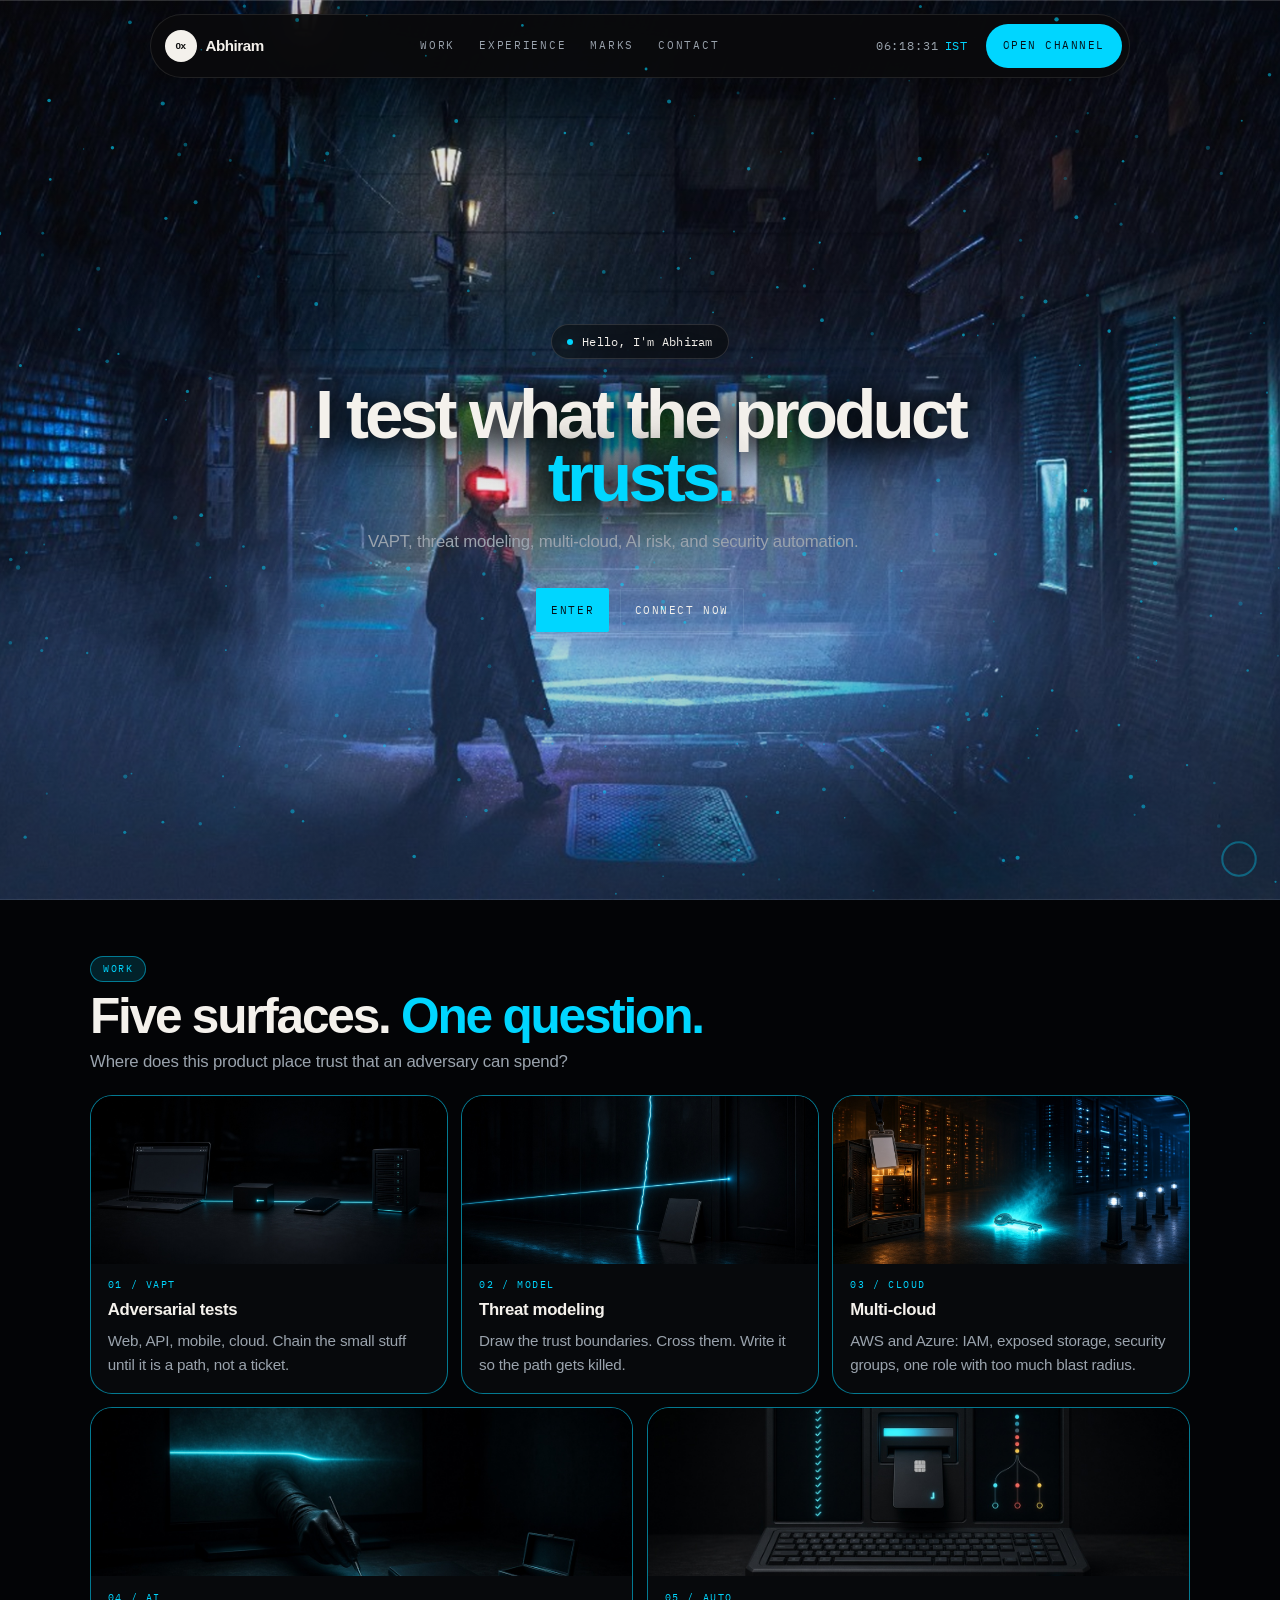
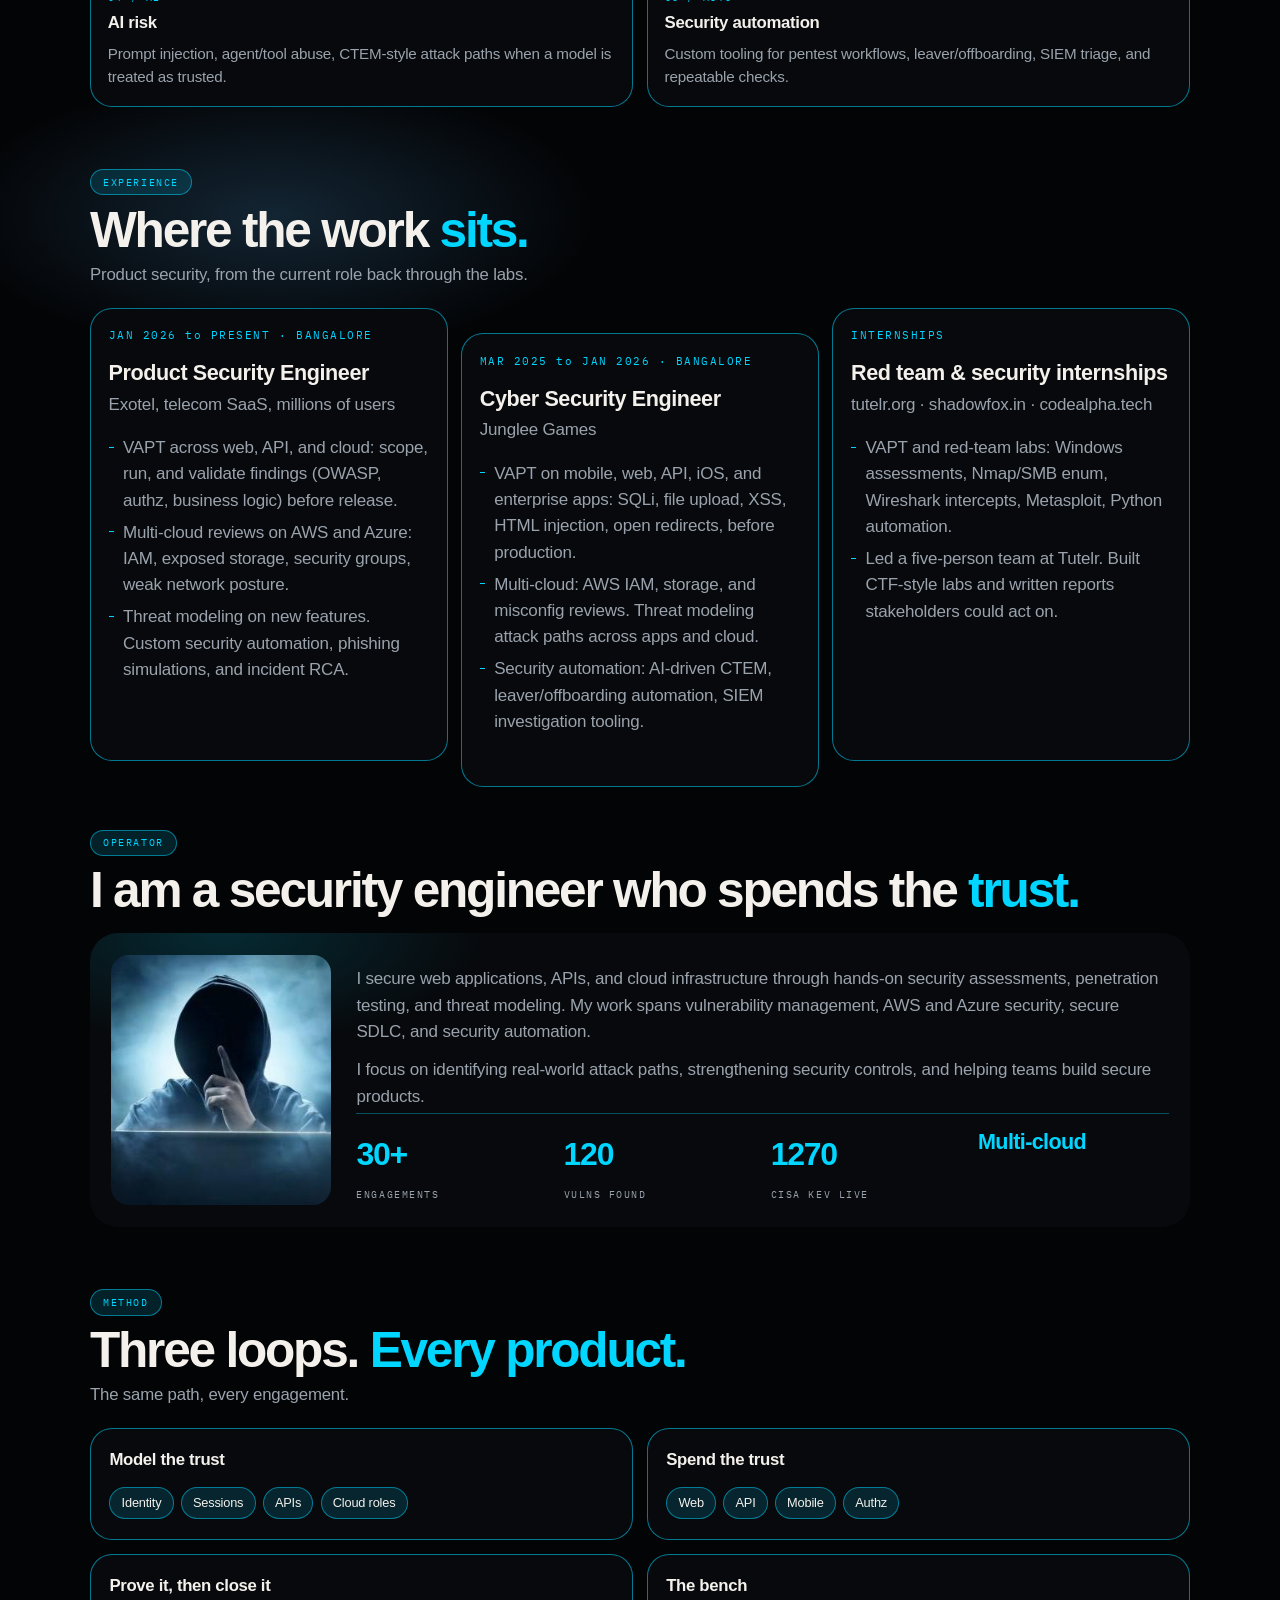
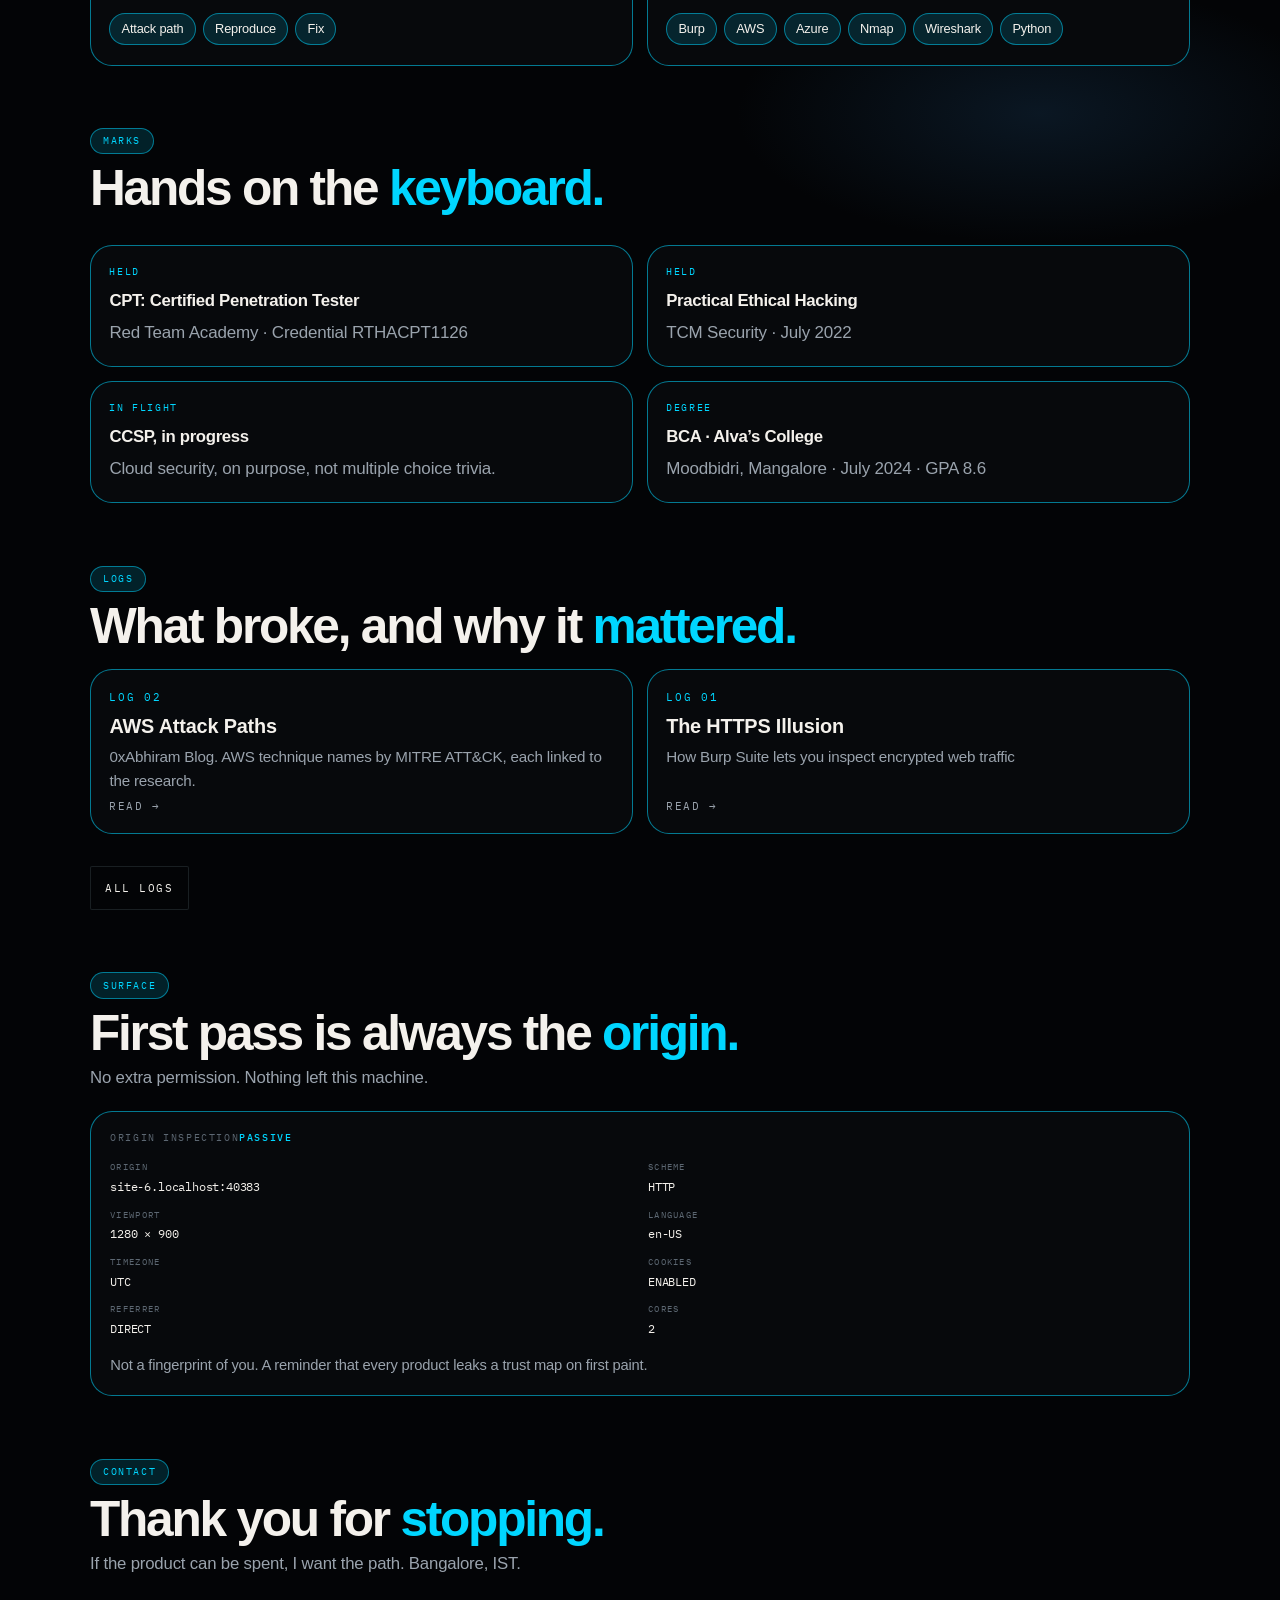
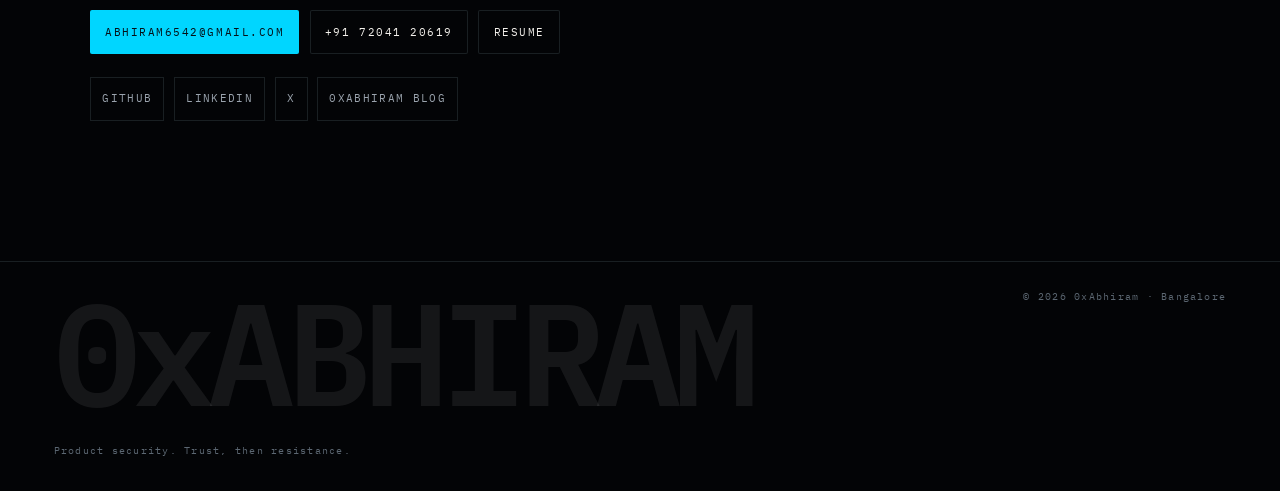
==== commit 11402cec: "Replace the work-grid drawings with stills and stop the page from scrolling past the footer. Co-auth" ====
--- a/index.html
+++ b/index.html
@@ -126,7 +126,7 @@
 <link rel="preconnect" href="https://fonts.googleapis.com">
 <link rel="preconnect" href="https://fonts.gstatic.com" crossorigin>
 <link href="https://fonts.googleapis.com/css2?family=IBM+Plex+Mono:wght@400;500&display=swap" rel="stylesheet">
-<link rel="stylesheet" href="./css/site.css?v=76">
+<link rel="stylesheet" href="./css/site.css?v=84">
 <noscript>
   <style>.reveal { opacity: 1 !important; transform: none !important; }</style>
 </noscript>
@@ -174,11 +174,11 @@
         <p class="lede">Where does this product place trust that an adversary can spend?</p>
       </div>
       <div class="work">
-        <article class="card"><div class="shape" aria-hidden="true"><svg viewBox="0 0 320 140"><circle cx="36" cy="46" r="4"/><text x="36" y="30" text-anchor="middle">WEB</text><circle cx="108" cy="78" r="4"/><text x="108" y="98" text-anchor="middle">API</text><circle cx="184" cy="44" r="4"/><text x="184" y="28" text-anchor="middle">MOBILE</text><circle cx="258" cy="76" r="4"/><text x="258" y="96" text-anchor="middle">CLOUD</text><path class="draw" pathLength="100" d="M36 46 L108 78 L184 44 L258 76"/><g transform="translate(236,14)"><rect class="ticket" width="68" height="22" rx="3"/><text x="34" y="15" text-anchor="middle">TICKET</text><path class="draw late" pathLength="100" d="M6 17 L62 5"/></g></svg></div><div class="idx">01 / VAPT</div><h3>Adversarial tests</h3><p>Web, API, mobile, cloud. Chain the small stuff until it is a path, not a ticket.</p></article>
-        <article class="card"><div class="shape" aria-hidden="true"><svg viewBox="0 0 320 140"><text x="160" y="22" text-anchor="middle">TRUST BOUNDARY</text><rect class="draw" pathLength="100" x="78" y="32" width="164" height="78" rx="8"/><path class="draw late" pathLength="100" d="M28 108 L292 36"/><path class="draw later" pathLength="100" d="M146 64 L166 84 M166 64 L146 84"/></svg></div><div class="idx">02 / MODEL</div><h3>Threat modeling</h3><p>Draw the trust boundaries. Cross them. Write it so the path gets killed.</p></article>
-        <article class="card"><div class="shape" aria-hidden="true"><svg viewBox="0 0 320 140"><rect class="box" x="24" y="34" width="118" height="72" rx="10"/><text x="83" y="76" text-anchor="middle">AWS</text><rect class="box" x="178" y="34" width="118" height="72" rx="10"/><text x="237" y="76" text-anchor="middle">AZURE</text><circle class="role" cx="83" cy="56" r="5"/><text x="83" y="48" text-anchor="middle">ROLE</text><circle class="blast" cx="83" cy="70" r="22"/></svg></div><div class="idx">03 / CLOUD</div><h3>Multi-cloud</h3><p>AWS and Azure: IAM, exposed storage, security groups, one role with too much blast radius.</p></article>
-        <article class="card"><div class="shape" aria-hidden="true"><svg viewBox="0 0 320 140"><rect class="box" x="108" y="38" width="150" height="64" rx="8"/><text x="183" y="66" text-anchor="middle">TRUSTED MODEL</text><text class="typed" x="122" y="86">prompt</text><path class="draw" pathLength="100" d="M16 70 H100"/><text x="16" y="58">INJECT</text><path class="draw late" pathLength="100" d="M258 70 L292 36"/><text x="276" y="28" text-anchor="middle">AGENT</text><path class="draw later" pathLength="100" d="M258 70 L296 108"/><text x="278" y="122" text-anchor="middle">TOOL</text></svg></div><div class="idx">04 / AI</div><h3>AI risk</h3><p>Prompt injection, agent/tool abuse, CTEM-style attack paths when a model is treated as trusted.</p></article>
-        <article class="card"><div class="shape" aria-hidden="true"><svg viewBox="0 0 320 140"><g class="row r1"><circle cx="36" cy="32" r="7"/><path class="tick" pathLength="100" d="M32 32 l3 3 l6-7"/><text x="54" y="36">SCOPE</text><line x1="120" y1="32" x2="280" y2="32"/></g><g class="row r2"><circle cx="36" cy="62" r="7"/><path class="tick" pathLength="100" d="M32 62 l3 3 l6-7"/><text x="54" y="66">RUN</text><line x1="120" y1="62" x2="250" y2="62"/></g><g class="row r3"><circle cx="36" cy="92" r="7"/><path class="tick" pathLength="100" d="M32 92 l3 3 l6-7"/><text x="54" y="96">TRIAGE</text><line x1="120" y1="92" x2="220" y2="92"/></g><g class="row r4"><circle cx="36" cy="120" r="7"/><path class="tick" pathLength="100" d="M32 120 l3 3 l6-7"/><text x="54" y="124">REPEAT</text><line x1="120" y1="120" x2="190" y2="120"/></g></svg></div><div class="idx">05 / AUTO</div><h3>Security automation</h3><p>Custom tooling for pentest workflows, leaver/offboarding, SIEM triage, and repeatable checks.</p></article>
+        <article class="card"><div class="shape"><img src="./img/vapt.jpg?v=83" alt=""></div><div class="idx">01 / VAPT</div><h3>Adversarial tests</h3><p>Web, API, mobile, cloud. Chain the small stuff until it is a path, not a ticket.</p></article>
+        <article class="card"><div class="shape"><img src="./img/model.jpg?v=83" alt=""></div><div class="idx">02 / MODEL</div><h3>Threat modeling</h3><p>Draw the trust boundaries. Cross them. Write it so the path gets killed.</p></article>
+        <article class="card"><div class="shape"><img src="./img/cloud.jpg?v=83" alt=""></div><div class="idx">03 / CLOUD</div><h3>Multi-cloud</h3><p>AWS and Azure: IAM, exposed storage, security groups, one role with too much blast radius.</p></article>
+        <article class="card"><div class="shape"><img src="./img/ai.jpg?v=83" alt=""></div><div class="idx">04 / AI</div><h3>AI risk</h3><p>Prompt injection, agent/tool abuse, CTEM-style attack paths when a model is treated as trusted.</p></article>
+        <article class="card"><div class="shape"><img src="./img/auto.jpg?v=83" alt=""></div><div class="idx">05 / AUTO</div><h3>Security automation</h3><p>Custom tooling for pentest workflows, leaver/offboarding, SIEM triage, and repeatable checks.</p></article>
       </div>
     </section>
 
@@ -232,10 +232,10 @@
           <p>I secure web applications, APIs, and cloud infrastructure through hands-on security assessments, penetration testing, and threat modeling. My work spans vulnerability management, AWS and Azure security, secure SDLC, and security automation.</p>
           <p>I focus on identifying real-world attack paths, strengthening security controls, and helping teams build secure products.</p>
           <div class="stats">
-            <div><b class="stat-n" id="s1" data-t="47">0</b><span class="stat-l">Engagements</span></div>
+            <div><b class="stat-n" id="s1" data-t="30" data-plus="1">0</b><span class="stat-l">Engagements</span></div>
             <div><b class="stat-n" id="s2" data-t="120">0</b><span class="stat-l">Vulns found</span></div>
             <div><b class="stat-n" id="s3">-</b><span class="stat-l">CISA KEV live</span></div>
-            <div><b class="stat-n">2</b><span class="stat-l">Clouds, AWS and Azure</span></div>
+            <div><b class="stat-n stat-word">Multi-cloud</b></div>
           </div>
         </div>
       </div>
@@ -334,7 +334,7 @@
     <span>Product security. Trust, then resistance.</span>
   </footer>
 </div>
-<script src="./js/site.js?v=69"></script>
-<script src="./js/motion.js?v=73"></script>
+<script src="./js/site.js?v=78"></script>
+<script src="./js/motion.js?v=83"></script>
 </body>
 </html>
--- a/css/site.css
+++ b/css/site.css
@@ -250,6 +250,7 @@
   display: flex; justify-content: space-between; gap: 1rem; flex-wrap: wrap;
   padding: 1.6rem var(--pad) calc(2rem + env(safe-area-inset-bottom));
   border-top: 1px solid var(--line);
+  background: #030406;
   color: var(--faint); font-size: .65rem; letter-spacing: .12em;
 }
 
@@ -373,10 +374,30 @@
 }
 .nav-cta { border-radius: 999px; padding-inline: 1.05rem; }
 main {
+  position: relative;
   max-width: none;
   width: 100%;
   margin: 0;
   padding: 0 0 5rem;
+  background: #030406;
+}
+main::before {
+  content: "";
+  position: absolute;
+  z-index: 0;
+  left: -15%;
+  right: -15%;
+  top: 100dvh;
+  bottom: 0;
+  pointer-events: none;
+  background:
+    radial-gradient(460px 200px at 28% 22%, rgba(32, 64, 88, .55), transparent 70%),
+    radial-gradient(420px 180px at 74% 58%, rgba(18, 42, 64, .5), transparent 72%);
+  animation: dusk 20s ease-in-out infinite alternate;
+}
+@keyframes dusk {
+  from { transform: translate3d(0, 0, 0); }
+  to { transform: translate3d(3%, 2.5%, 0); }
 }
 section:not(.hero) {
   width: min(1040px, calc(100% - 2 * var(--pad)));
@@ -387,7 +408,7 @@
 #sideDrops {
   position: fixed;
   inset: 0;
-  z-index: 1;
+  z-index: 5;
   width: 100%;
   height: 100%;
   pointer-events: none;
@@ -498,6 +519,9 @@
   transition: opacity .45s var(--ease), transform .45s var(--ease);
 }
 section:not(.hero) {
+  --accent: #00d6ff;
+  position: relative;
+  z-index: 1;
   width: min(1100px, calc(100% - 2.5rem));
   margin: 3.4rem auto;
   padding: 0 0 0.4rem;
@@ -540,7 +564,7 @@
 .pill {
   display: inline-flex;
   align-items: center;
-  border: 1px solid rgba(0, 214, 255, .35);
+  border: 1px solid rgba(0, 214, 255, .5);
   border-radius: 999px;
   padding: .28rem .75rem;
   margin-bottom: .7rem;
@@ -549,7 +573,7 @@
   letter-spacing: .16em;
   text-transform: uppercase;
   color: var(--accent);
-  background: rgba(0, 214, 255, .08);
+  background: rgba(0, 214, 255, .14);
 }
 .sec-head .lede { margin: .5rem 0 0; text-align: left; max-width: 36rem; }
 .work, .jobs, .tools, .marks, #logList { display: grid; gap: .85rem; }
@@ -560,8 +584,8 @@
 .tools, .marks, #logList { grid-template-columns: 1fr 1fr; }
 .jobs { grid-template-columns: repeat(3, 1fr); align-items: start; padding-bottom: .4rem; }
 .card, .job, .mark, .panel, .log {
-  background: #0c1a28;
-  border: 1px solid rgba(0, 214, 255, .22);
+  background: #07090c;
+  border: 1px solid rgba(0, 214, 255, .55);
   border-radius: 22px;
   box-shadow: none;
   text-align: left;
@@ -578,8 +602,15 @@
 .work .card h3 { margin: .3rem 0 0; }
 .work .card p { margin: .35rem 0 .85rem; text-align: left; }
 .shape {
-  height: 148px;
-  background: #07131e;
+  height: 168px;
+  background: #030406;
+  overflow: hidden;
+}
+.shape img {
+  width: 100%;
+  height: 100%;
+  object-fit: cover;
+  display: block;
 }
 .shape svg { width: 100%; height: 100%; display: block; }
 .shape text {
@@ -588,16 +619,29 @@
   font-size: 11px;
   letter-spacing: .08em;
 }
-.shape circle { fill: #00d6ff; }
+.shape circle { fill: var(--accent); }
+.shape .link, .shape .kill {
+  fill: none;
+  stroke: var(--accent);
+  stroke-width: 1.75;
+  stroke-linecap: round;
+  stroke-linejoin: round;
+}
+.shape .reach {
+  fill: none;
+  stroke: rgba(0, 214, 255, .75);
+  stroke-width: 1.25;
+}
+.stat-word { font-size: 1.35rem; letter-spacing: -.03em; line-height: 1.15; }
 .shape .box, .shape .ticket {
   fill: none;
-  stroke: rgba(0, 214, 255, .85);
+  stroke: var(--accent);
   stroke-width: 1.5;
 }
-.shape line { stroke: rgba(0, 214, 255, .35); stroke-width: 1.5; }
+.shape line { stroke: rgba(0, 214, 255, .55); stroke-width: 1.5; }
 .shape .draw, .shape .tick {
   fill: none;
-  stroke: #00d6ff;
+  stroke: var(--accent);
   stroke-width: 1.75;
   stroke-linecap: round;
   stroke-linejoin: round;
@@ -609,12 +653,12 @@
 .shape .later { animation-delay: 1.3s; }
 .shape .blast {
   fill: none;
-  stroke: #00d6ff;
+  stroke: var(--accent);
   stroke-width: 1.5;
   transform-origin: 83px 70px;
   animation: blast 2.8s ease-in-out infinite;
 }
-.shape .role { fill: #00d6ff; }
+.shape .role { fill: var(--accent); }
 .shape .r1 .tick { animation-delay: .15s; }
 .shape .r2 .tick { animation-delay: .55s; }
 .shape .r3 .tick { animation-delay: .95s; }
@@ -664,12 +708,12 @@
 .panel header, .kv, .kv div, .note, .lede, h2, .about p { text-align: left; justify-content: flex-start; }
 .pills { display: flex; flex-wrap: wrap; justify-content: flex-start; gap: .45rem; margin-top: .85rem; }
 .pills span {
-  border: 1px solid rgba(0, 214, 255, .3);
+  border: 1px solid rgba(0, 214, 255, .5);
   border-radius: 999px;
   padding: .32rem .7rem;
   font-size: .8rem;
   color: var(--fg);
-  background: rgba(0, 214, 255, .07);
+  background: rgba(0, 214, 255, .14);
 }
 .about {
   display: grid;
@@ -681,19 +725,10 @@
   border-radius: 28px;
   padding: 1.3rem;
   background:
-    radial-gradient(380px 160px at 12% 0%, rgba(0, 214, 255, .22), transparent 70%),
-    #0c1a28;
-}
-.about::after {
-  content: "";
-  position: absolute;
-  width: 160px; height: 160px;
-  right: -36px; bottom: -48px;
-  border-radius: 50%;
-  border: 1px dashed rgba(0, 214, 255, .45);
-  animation: spin 16s linear infinite;
-  pointer-events: none;
-}
+    radial-gradient(380px 160px at 12% 0%, rgba(0, 214, 255, .16), transparent 70%),
+    #07090c;
+}
+.about::after { content: none; }
 .about img {
   width: 220px;
   height: 250px;
@@ -706,7 +741,7 @@
   margin-top: .2rem;
   grid-template-columns: repeat(4, 1fr);
   gap: 1rem;
-  border-top: 1px solid rgba(0, 214, 255, .2);
+  border-top: 1px solid rgba(0, 214, 255, .35);
   padding-top: 1rem;
 }
 .socials, .actions { justify-content: flex-start; }
@@ -727,7 +762,7 @@
 }
 .dial svg { width: 100%; height: 100%; transform: rotate(-90deg); }
 .dial-track, .dial-val { fill: none; stroke-width: 2; }
-.dial-track { stroke: rgba(0, 214, 255, .22); }
+.dial-track { stroke: rgba(0, 214, 255, .35); }
 .dial-val { stroke: #00d6ff; stroke-linecap: round; }
 @media (prefers-reduced-motion: no-preference) {
   .work .card, .job, .mark, .tools .card, .log {
@@ -738,7 +773,7 @@
   html.motion .lift.in .mark:hover,
   html.motion .lift.in .tools .card:hover,
   html.motion .lift.in .log:hover {
-    border-color: rgba(0, 214, 255, .7);
+    border-color: rgba(0, 214, 255, .85);
     transform: translateY(-4px);
   }
 }
@@ -762,7 +797,8 @@
 }
 @media (prefers-reduced-motion: reduce) {
   .piece { opacity: 1; filter: none; transform: none; }
-  .shape .draw, .shape .tick, .shape .blast, .about::after { animation: none; stroke-dashoffset: 0; }
+  .shape .draw, .shape .tick, .shape .blast, .about::after, main::before { animation: none; stroke-dashoffset: 0; }
+  .shape .mover { display: none; }
   .hero h1 .acc { animation: none; }
   .scrollcue { animation: none; }
   html.cursor-on, html.cursor-on * { cursor: auto; }
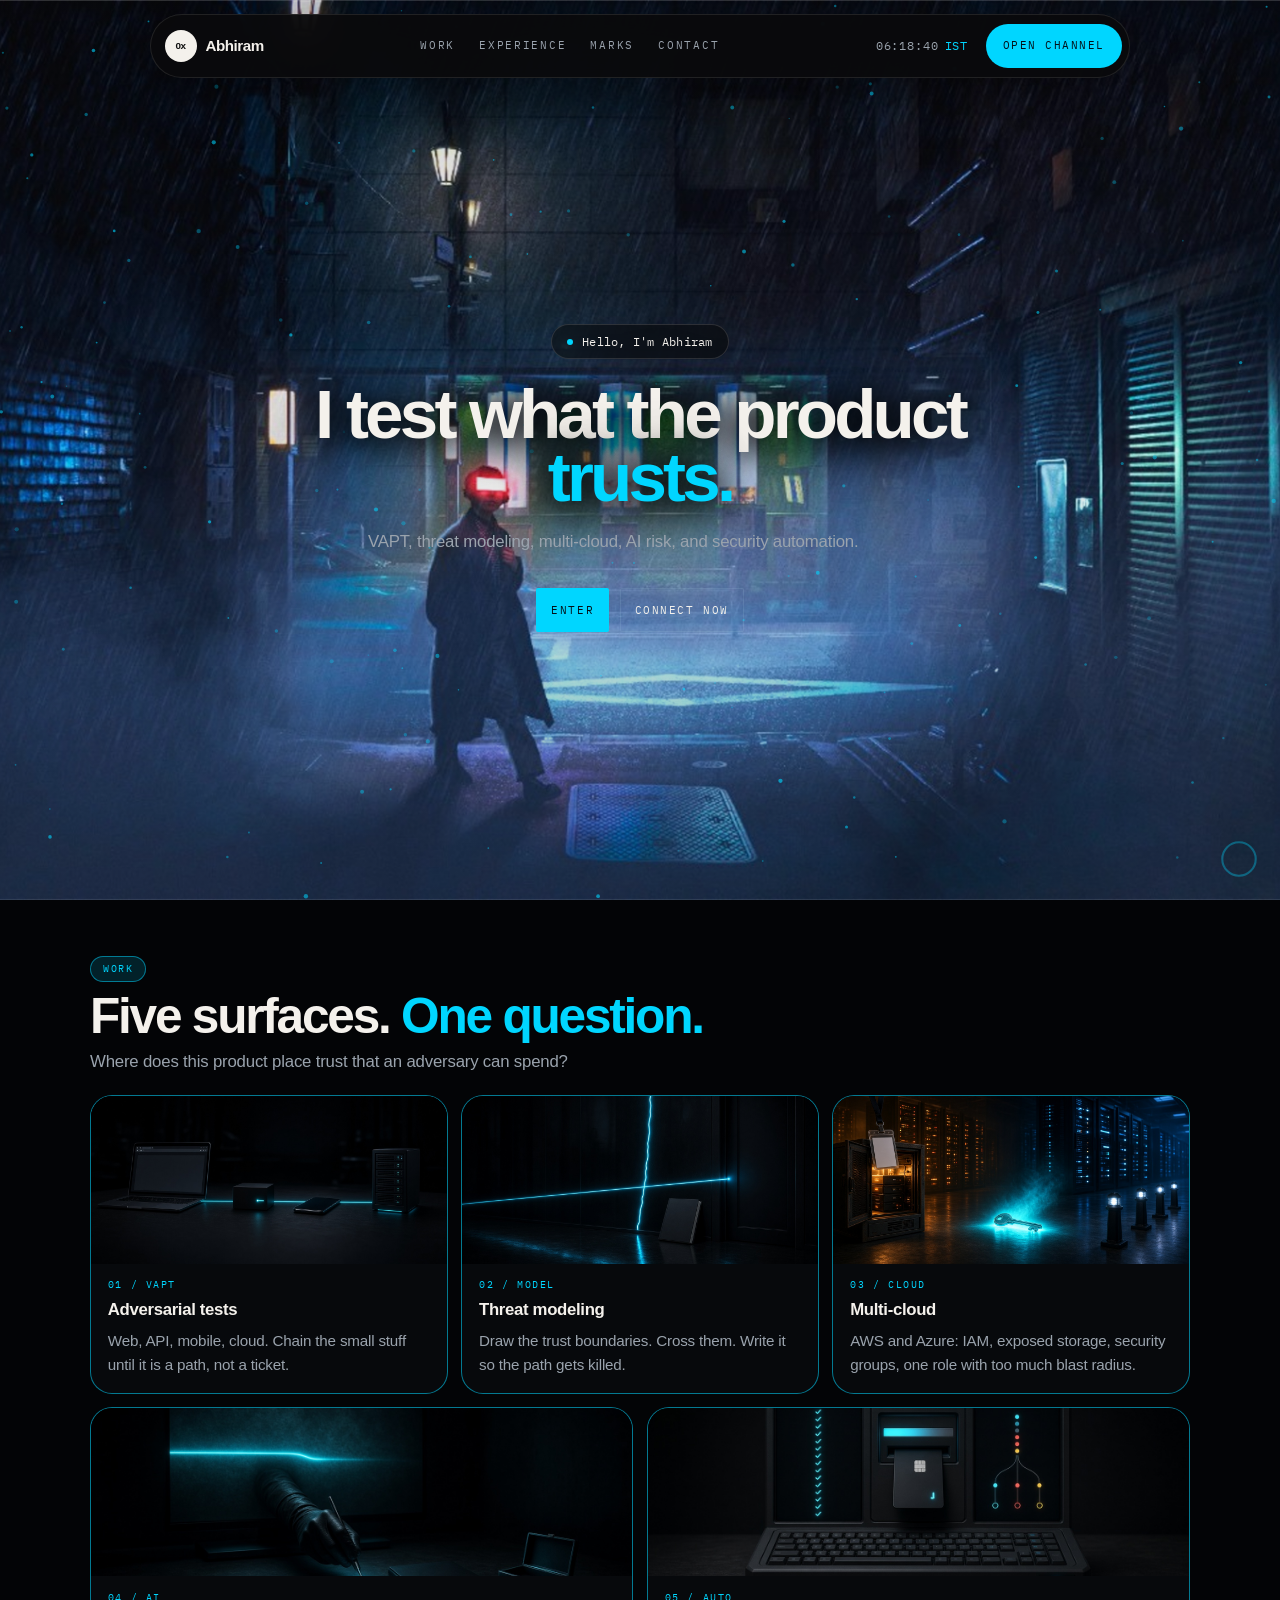
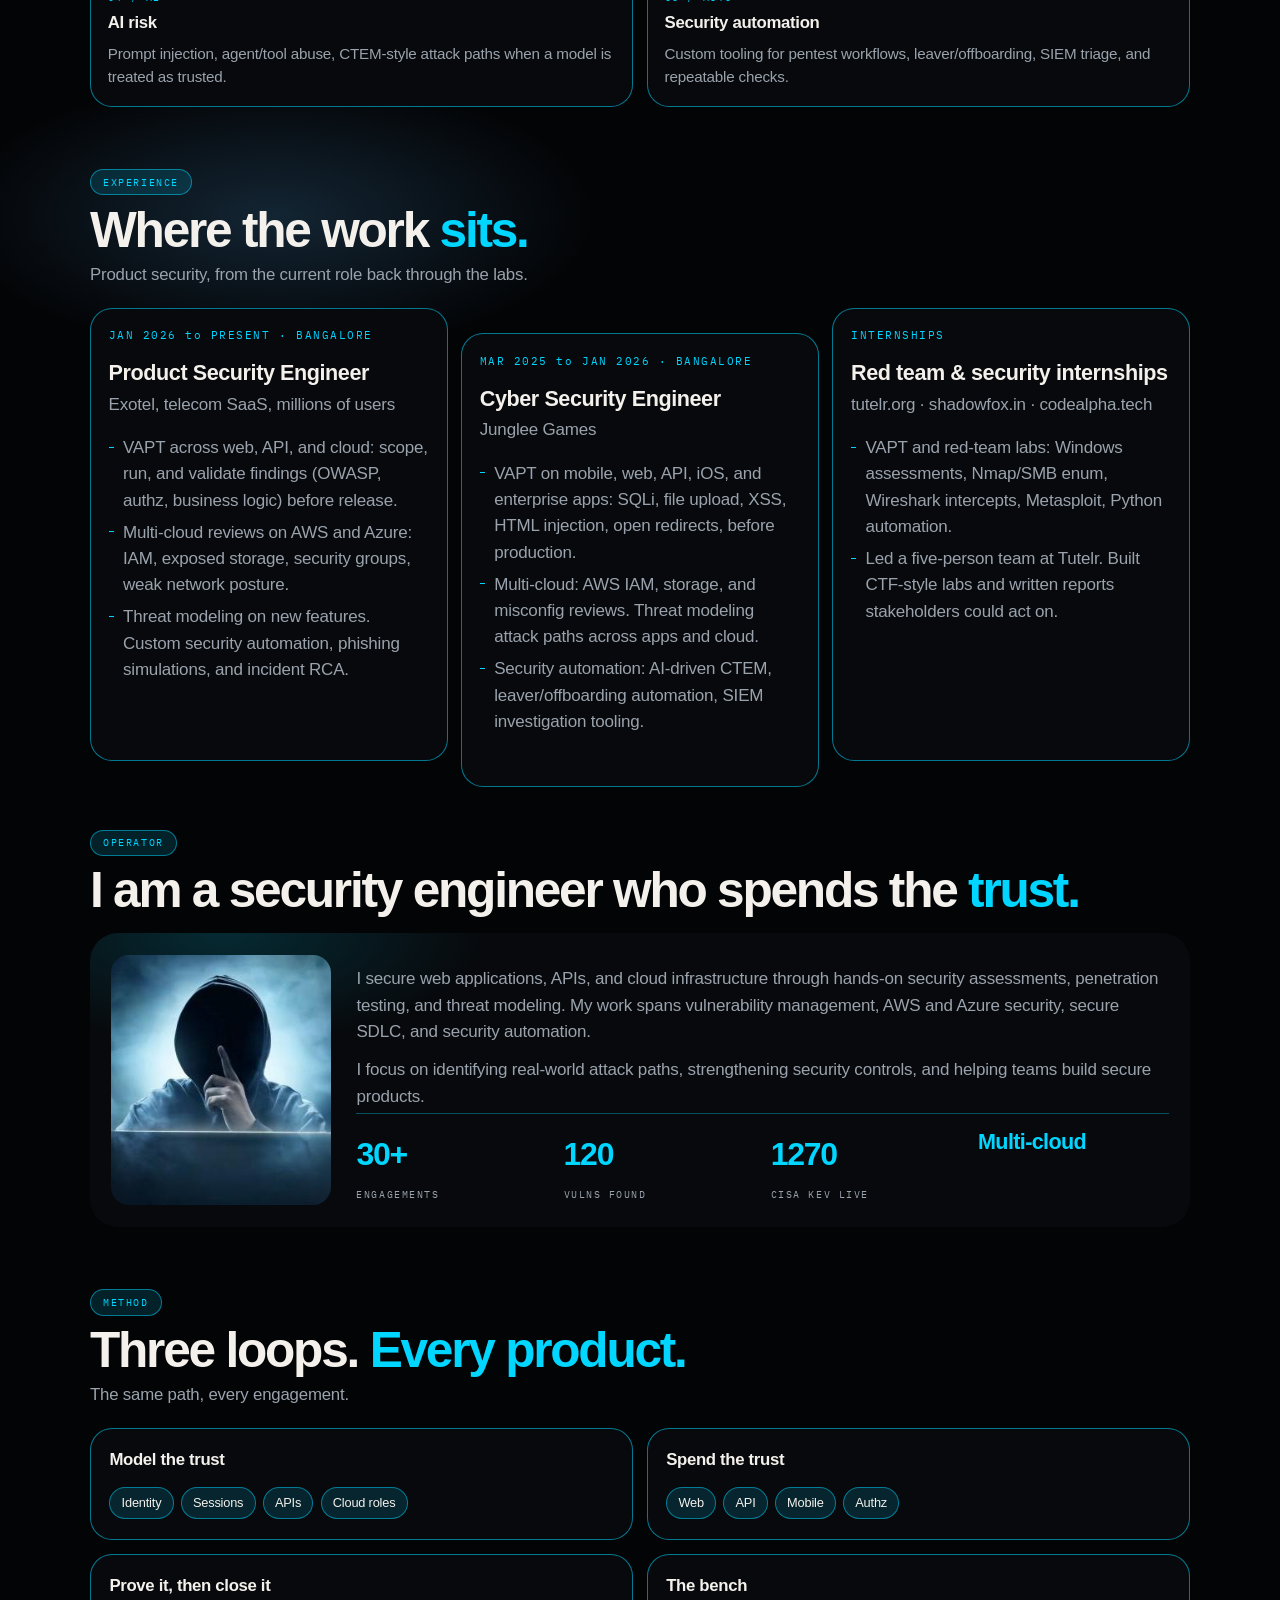
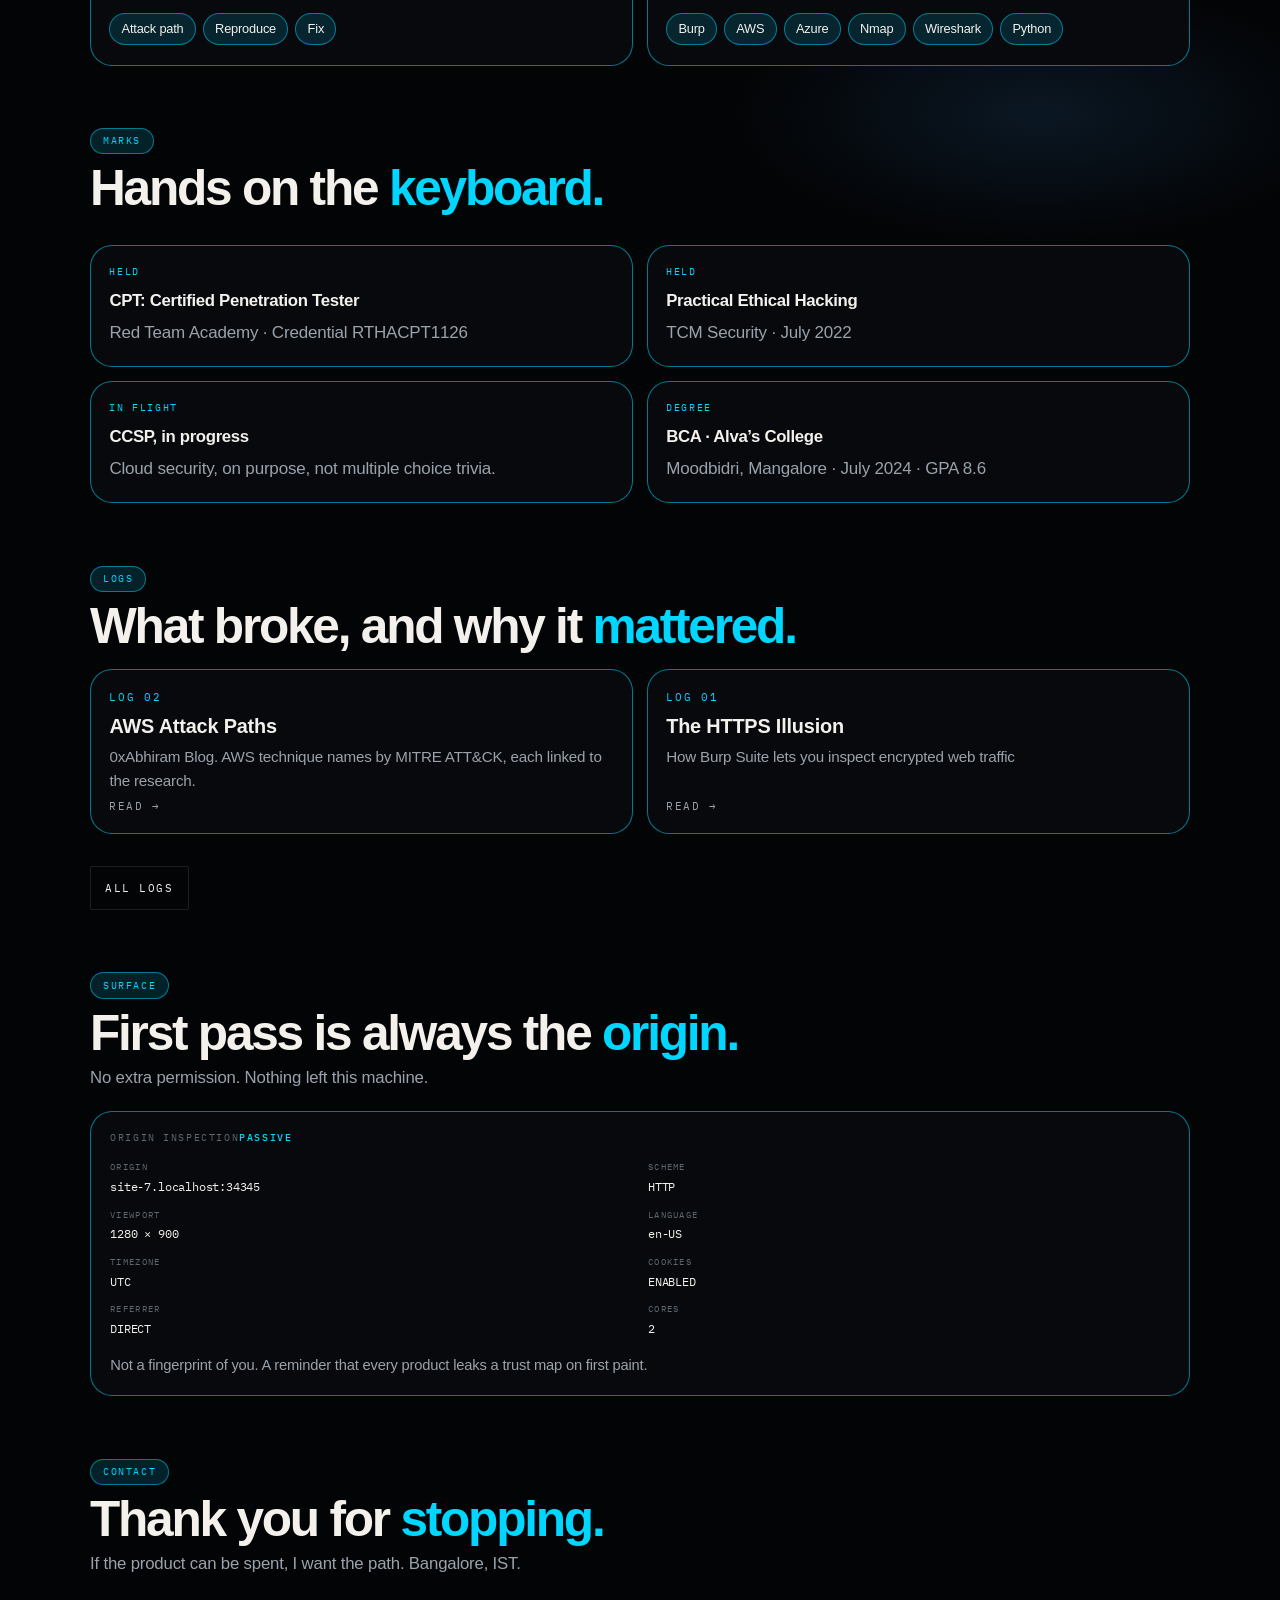
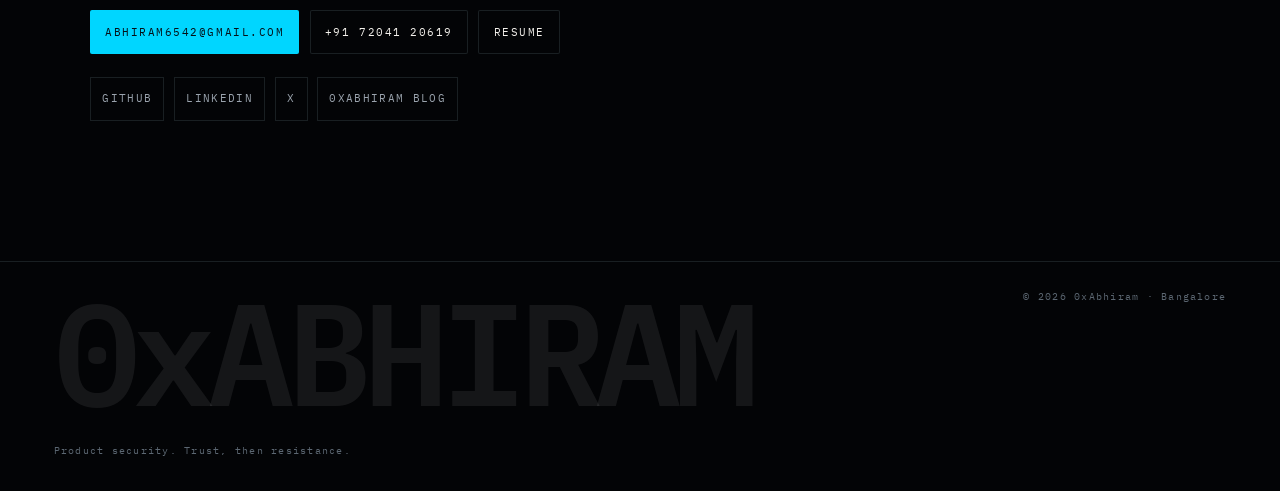
==== commit 43dfa178: "Keep the opening snow and take it off the lower page. Co-authored-by: Cursor <cursoragent@cursor.com" ====
--- a/index.html
+++ b/index.html
@@ -335,6 +335,6 @@
   </footer>
 </div>
 <script src="./js/site.js?v=78"></script>
-<script src="./js/motion.js?v=83"></script>
+<script src="./js/motion.js?v=88"></script>
 </body>
 </html>
